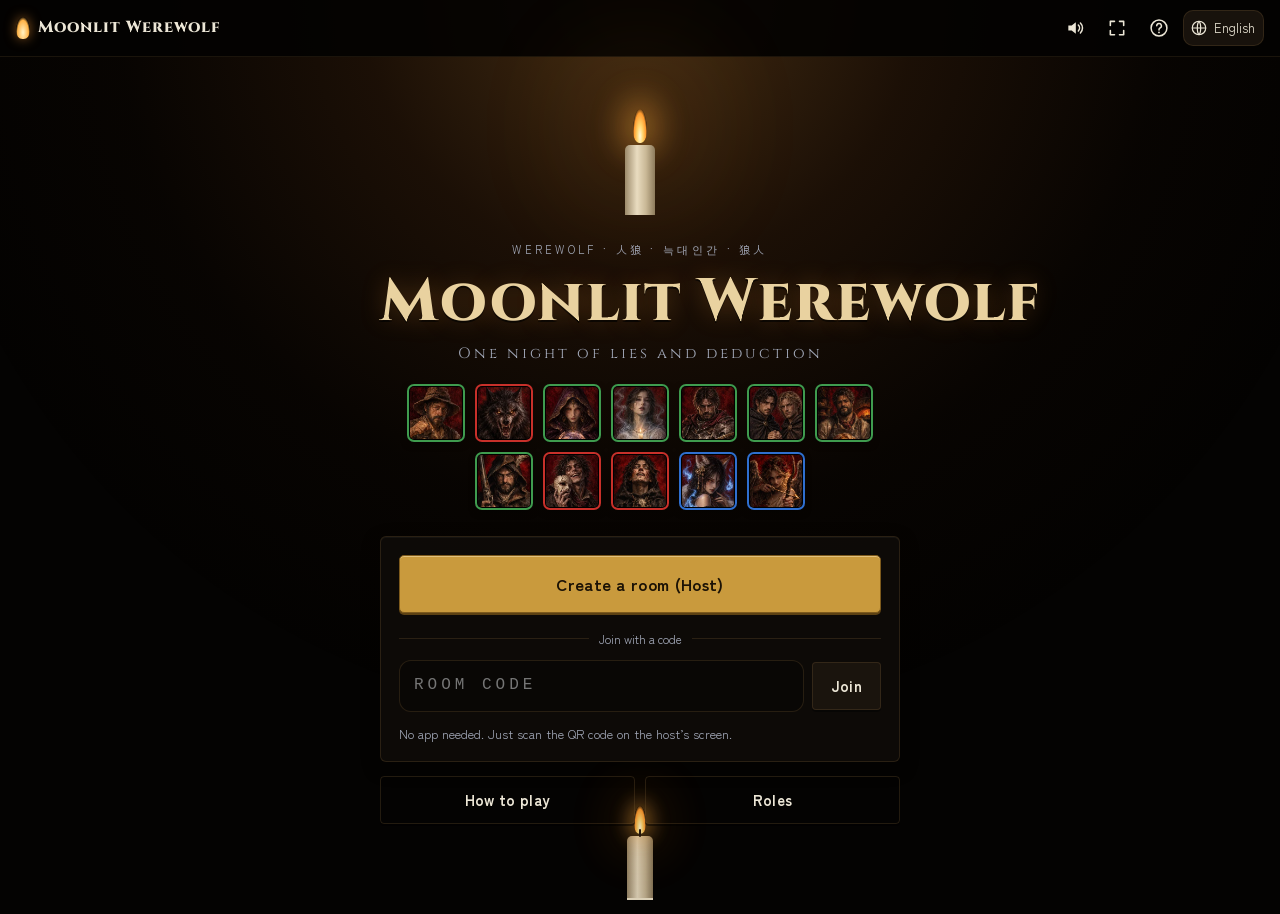
==== index.html @ b01640b8 "開幕をGeminiの映像（月夜の村と狼）に差し替え、最後にこの試合で使う役職のカードだけを並べる Co-Authored-By: Claude Opus 5.5 <noreply@anthropic." ====
<!doctype html>
<html lang="ja">
<head>
<meta charset="utf-8">
<meta name="viewport" content="width=device-width, initial-scale=1, viewport-fit=cover">
<meta name="theme-color" content="#050403">
<link rel="manifest" href="manifest.webmanifest">
<meta name="apple-mobile-web-app-capable" content="yes">
<meta name="mobile-web-app-capable" content="yes">
<meta name="apple-mobile-web-app-status-bar-style" content="black-translucent">
<meta name="apple-mobile-web-app-title" content="月夜の人狼">
<link rel="apple-touch-icon" href="img/icon-180.png">
<title>月夜の人狼</title>
<meta name="description" content="ブラウザだけで遊べる人狼ゲーム。オーナーのQRを読み取って参加。日本語・English・한국어・中文対応。">
<link rel="icon" href="data:image/svg+xml,%3Csvg xmlns='http://www.w3.org/2000/svg' viewBox='0 0 64 64'%3E%3Ccircle cx='32' cy='32' r='30' fill='%230b0f1a'/%3E%3Ccircle cx='36' cy='26' r='16' fill='%23e8c872'/%3E%3Ccircle cx='42' cy='21' r='14' fill='%230b0f1a'/%3E%3C/svg%3E">
<link rel="preconnect" href="https://fonts.googleapis.com">
<link rel="preconnect" href="https://fonts.gstatic.com" crossorigin>
<link href="https://fonts.googleapis.com/css2?family=Cinzel:wght@600;800&family=UnifrakturMaguntia&family=Shippori+Mincho+B1:wght@600;800&family=Nanum+Myeongjo:wght@700;800&family=Zen+Kaku+Gothic+New:wght@400;500;700&display=swap" rel="stylesheet">
<link rel="stylesheet" href="css/style.css?v=20261114122856">
</head>
<body data-phase="home">
<div class="room" aria-hidden="true"><div class="glow"></div><div class="candle"><div class="flame"></div><div class="wax"></div></div></div>
<header id="top" class="top"></header>
<main id="main"></main>
<div id="modal" hidden></div>
<script src="vendor/mqtt.min.js"></script>
<script src="vendor/qrcode.js"></script>
<script type="importmap">{"imports":{"./js/app.js":"./js/app.js?v=20261114122856","./js/audio.js":"./js/audio.js?v=20261114122856","./js/client.js":"./js/client.js?v=20261114122856","./js/engine.js":"./js/engine.js?v=20261114122856","./js/fx.js":"./js/fx.js?v=20261114122856","./js/i18n.js":"./js/i18n.js?v=20261114122856","./js/net.js":"./js/net.js?v=20261114122856","./js/roles.js":"./js/roles.js?v=20261114122856","./js/stats.js":"./js/stats.js?v=20261114122856"}}</script>
<script type="module">import "./js/app.js";</script>
</body>
</html>
---- css/style.css ----
:root {
  --bg: #0a0e19;
  --bg2: #121a2e;
  --panel: rgba(22, 29, 50, 0.82);
  --panel2: rgba(34, 43, 70, 0.7);
  --line: rgba(232, 214, 170, 0.12);
  --ink: #ece6d6;
  --muted: #a3a9b9;
  --gold: #e8c872;
  --gold2: #c9a24a;
  --blood: #d0473f;
  --village: #8fb573;
  --wolf: #d0473f;
  --fox: #e98a3c;
  --radius: 16px;
  --serif: 'Shippori Mincho B1', 'Noto Serif KR', 'Noto Serif SC', 'Hiragino Mincho ProN', serif;
  --sans: 'Zen Kaku Gothic New', 'Noto Sans KR', 'Noto Sans SC', system-ui, -apple-system, 'Hiragino Sans', sans-serif;
  color-scheme: dark;
}
* { box-sizing: border-box; }
html, body { margin: 0; min-height: 100%; }
body {
  background: radial-gradient(1200px 700px at 70% -10%, #1d2a4d 0%, transparent 60%), linear-gradient(180deg, #0c1122 0%, var(--bg) 60%);
  background-attachment: fixed;
  color: var(--ink);
  font-family: var(--sans);
  font-size: 15px;
  line-height: 1.6;
  -webkit-tap-highlight-color: transparent;
  overflow-x: hidden;
  transition: background 1.2s;
}
body[data-phase="day"], body[data-phase="morning"], body[data-phase="vote"], body[data-phase="voteResult"], body[data-phase="execution"] {
  background: radial-gradient(1000px 600px at 50% -20%, #4a3a26 0%, transparent 65%), linear-gradient(180deg, #1e1913 0%, #110e0b 70%);
  background-attachment: fixed;
  --panel: rgba(44, 36, 27, 0.82);
  --panel2: rgba(66, 54, 40, 0.65);
  --line: rgba(240, 210, 160, 0.14);
}
body[data-phase="vote"], body[data-phase="voteResult"], body[data-phase="execution"] {
  background: radial-gradient(900px 600px at 50% -20%, #5a2020 0%, transparent 65%), linear-gradient(180deg, #1c1010 0%, #0e0909 70%);
  background-attachment: fixed;
}
.bg-stars {
  position: fixed; inset: 0; pointer-events: none; z-index: 0; opacity: .5;
  background-image: radial-gradient(1px 1px at 10% 20%, #fff8 50%, transparent 51%), radial-gradient(1px 1px at 30% 70%, #fff6 50%, transparent 51%), radial-gradient(1.5px 1.5px at 80% 30%, #fff9 50%, transparent 51%), radial-gradient(1px 1px at 60% 10%, #fff7 50%, transparent 51%), radial-gradient(1px 1px at 90% 80%, #fff5 50%, transparent 51%), radial-gradient(1px 1px at 45% 45%, #fff6 50%, transparent 51%);
  background-size: 400px 400px;
  transition: opacity 1s;
}
body[data-phase="day"] .bg-stars, body[data-phase="morning"] .bg-stars, body[data-phase^="vote"] .bg-stars, body[data-phase="execution"] .bg-stars { opacity: 0; }

button, input, select { font: inherit; color: inherit; }
h1, h2, h3, h4 { font-family: var(--serif); font-weight: 800; letter-spacing: .04em; margin: 0; }
h3 { font-size: 17px; margin-bottom: 12px; }
p { margin: 0; }
.note { color: var(--muted); font-size: 12.5px; line-height: 1.55; }
.center-t { text-align: center; margin-top: 10px; }

/* ---------- ヘッダー ---------- */
.top {
  position: sticky; top: 0; z-index: 20;
  display: flex; align-items: center; gap: 10px;
  padding: calc(env(safe-area-inset-top) + 10px) 16px 10px;
  background: linear-gradient(180deg, rgba(8, 11, 20, .92), rgba(8, 11, 20, .6));
  backdrop-filter: blur(10px); -webkit-backdrop-filter: blur(10px);
  border-bottom: 1px solid var(--line);
}
.brand { display: flex; align-items: center; gap: 8px; background: none; border: 0; padding: 0; cursor: pointer; min-width: 0; }
.brand-t { font-family: var(--serif); font-weight: 800; font-size: 16px; white-space: nowrap; letter-spacing: .06em; }
.mini-moon { width: 22px; height: 22px; border-radius: 50%; flex: none; background: radial-gradient(circle at 35% 35%, #fff3c4, var(--gold) 55%, #b98f35); box-shadow: 0 0 14px #e8c87266; }
.hd-mid { flex: 1; display: flex; justify-content: center; min-width: 0; }
.hd-right { display: flex; align-items: center; gap: 6px; }
.phase-chip { font-size: 12.5px; padding: 4px 12px; border-radius: 99px; background: var(--panel2); border: 1px solid var(--line); white-space: nowrap; overflow: hidden; text-overflow: ellipsis; }
.phase-chip.night { color: #c8d4ff; }
.phase-chip.vote, .phase-chip.voteResult, .phase-chip.execution { color: #ffb4ae; }
.room-chip { display: inline-flex; align-items: center; gap: 6px; font-family: ui-monospace, Menlo, monospace; font-size: 12px; letter-spacing: .12em; padding: 4px 8px 4px 10px; border-radius: 8px; background: var(--panel2); border: 1px solid var(--line); }
.dot { width: 8px; height: 8px; border-radius: 50%; background: #e0b84a; display: inline-block; }
.dot.online { background: #6fcf7c; box-shadow: 0 0 8px #6fcf7c; }
.dot.offline { background: var(--blood); }
.icon-btn { width: 36px; height: 36px; display: grid; place-items: center; border-radius: 10px; background: transparent; border: 1px solid transparent; cursor: pointer; color: var(--ink); }
.icon-btn:hover { background: var(--panel2); border-color: var(--line); }
.lang-sel { position: relative; display: flex; align-items: center; gap: 4px; padding: 0 6px; height: 36px; border-radius: 10px; border: 1px solid var(--line); background: var(--panel2); cursor: pointer; }
.lang-sel select { appearance: none; -webkit-appearance: none; background: transparent; border: 0; font-size: 13px; padding: 0 2px; cursor: pointer; outline: none; }
.lang-sel option { background: #1a2238; }
.sound-pop { position: absolute; right: 16px; top: calc(100% + 6px); width: 230px; display: grid; gap: 10px; padding: 14px; z-index: 30; }

@media (max-width: 560px) {
  .brand-t { display: none; }
  .hd-mid { justify-content: flex-start; }
  .room-chip { display: none; }
  .top { gap: 6px; padding-left: 12px; padding-right: 12px; }
}

/* ---------- 共通部品 ---------- */
main { position: relative; z-index: 1; padding: 18px 16px calc(env(safe-area-inset-bottom) + 90px); max-width: 1120px; margin: 0 auto; }
.card { background: var(--panel); border: 1px solid var(--line); border-radius: var(--radius); padding: 18px; box-shadow: 0 10px 40px rgba(0, 0, 0, .35), inset 0 1px 0 rgba(255, 255, 255, .04); backdrop-filter: blur(6px); -webkit-backdrop-filter: blur(6px); }
.card + .card, .col > * + * { margin-top: 14px; }
.card-h { display: flex; justify-content: space-between; align-items: center; gap: 10px; margin-bottom: 10px; flex-wrap: wrap; }
.card-h h3 { margin: 0; }
.row { display: flex; gap: 8px; align-items: center; }
.row.end { justify-content: flex-end; margin-top: 10px; }
.btn {
  display: inline-flex; align-items: center; justify-content: center; gap: 6px;
  padding: 11px 18px; border-radius: 12px; border: 1px solid var(--line);
  background: var(--panel2); cursor: pointer; font-weight: 700; letter-spacing: .03em;
  transition: transform .15s cubic-bezier(.2, .8, .2, 1), background .2s, border-color .2s, opacity .2s;
  touch-action: manipulation; white-space: nowrap;
}
.btn:hover { border-color: rgba(232, 200, 114, .4); }
.btn:active { transform: scale(.97); }
.btn:disabled { opacity: .38; cursor: not-allowed; transform: none; }
.btn.primary { background: linear-gradient(180deg, #f0d48a, #c9a24a); color: #1d1608; border-color: #f4dc9c; box-shadow: 0 6px 24px rgba(232, 200, 114, .25); }
.btn.danger { background: linear-gradient(180deg, #e0605a, #a8302b); color: #fff; border-color: #f08a84; box-shadow: 0 6px 24px rgba(208, 71, 63, .3); }
.btn.ghost { background: transparent; }
.btn.on { background: rgba(232, 200, 114, .16); border-color: rgba(232, 200, 114, .5); color: var(--gold); }
.btn.big { width: 100%; padding: 15px 20px; font-size: 16.5px; border-radius: 14px; }
.btn.sm { padding: 7px 12px; font-size: 13px; border-radius: 10px; }
.btn.xs { padding: 4px 10px; font-size: 12px; border-radius: 8px; }
.btn.wide { width: 100%; margin-top: 14px; }
input[type="text"], input:not([type]), .code-in, .url {
  width: 100%; min-width: 0; padding: 12px 14px; border-radius: 12px; border: 1px solid var(--line);
  background: rgba(0, 0, 0, .28); outline: none; font-size: 16px;
}
input:focus { border-color: rgba(232, 200, 114, .6); box-shadow: 0 0 0 3px rgba(232, 200, 114, .12); }
select { padding: 8px 10px; border-radius: 10px; border: 1px solid var(--line); background: rgba(0, 0, 0, .3); }
input[type="range"] { width: 100%; accent-color: var(--gold); }
.sw { display: flex; align-items: center; gap: 10px; cursor: pointer; font-size: 14px; padding: 6px 0; }
.sw input { position: absolute; opacity: 0; pointer-events: none; }
.sw span { width: 40px; height: 23px; border-radius: 99px; background: #3a4258; position: relative; flex: none; transition: background .2s; }
.sw span::after { content: ''; position: absolute; left: 3px; top: 3px; width: 17px; height: 17px; border-radius: 50%; background: #fff; transition: transform .2s cubic-bezier(.2, .8, .2, 1); }
.sw input:checked + span { background: var(--gold2); }
.sw input:checked + span::after { transform: translateX(17px); }
.sw input:focus-visible + span { outline: 2px solid var(--gold); outline-offset: 2px; }
.badge { display: inline-flex; align-items: center; gap: 3px; font-size: 11px; padding: 2px 8px; border-radius: 99px; background: rgba(232, 200, 114, .14); color: var(--gold); border: 1px solid rgba(232, 200, 114, .3); }
.badge.me { background: rgba(120, 170, 255, .14); color: #a9c5ff; border-color: rgba(120, 170, 255, .3); }
.av { width: 34px; height: 34px; border-radius: 50%; display: inline-grid; place-items: center; flex: none; background: radial-gradient(circle at 35% 30%, color-mix(in srgb, var(--c) 70%, #fff), var(--c) 60%, color-mix(in srgb, var(--c) 60%, #000)); color: #fff; font-weight: 700; font-size: 15px; text-shadow: 0 1px 2px #0006; box-shadow: 0 2px 8px #0005, inset 0 -2px 4px #0003; }
.av.lg { width: 52px; height: 52px; font-size: 21px; }
.team { font-size: 11px; padding: 2px 8px; border-radius: 99px; border: 1px solid; white-space: nowrap; }
.t-village { color: var(--village); border-color: rgba(143, 181, 115, .4); background: rgba(143, 181, 115, .1); }
.t-wolf { color: #ff8a80; border-color: rgba(208, 71, 63, .45); background: rgba(208, 71, 63, .12); }
.t-fox { color: var(--fox); border-color: rgba(233, 138, 60, .45); background: rgba(233, 138, 60, .1); }
.ricon { flex: none; filter: drop-shadow(0 2px 6px rgba(0, 0, 0, .4)); }
.spinner { width: 34px; height: 34px; border-radius: 50%; border: 3px solid var(--line); border-top-color: var(--gold); margin: 0 auto 12px; animation: spin 1s linear infinite; }
@keyframes spin { to { transform: rotate(360deg); } }
.center { min-height: 60vh; display: grid; place-items: center; }
.msg { text-align: center; max-width: 440px; width: 100%; }
.msg h2 { margin-bottom: 8px; }
.narrow { max-width: 560px; margin: 0 auto; }

/* ---------- ホーム ---------- */
.home { max-width: 520px; margin: 0 auto; }
.hero { text-align: center; padding: 34px 0 26px; position: relative; }
.hero-moon { width: 120px; height: 120px; margin: 0 auto 18px; border-radius: 50%; background: radial-gradient(circle at 38% 36%, #fff6d6 0%, #f1d78e 40%, #caa04a 75%, #9e7a33 100%); box-shadow: 0 0 60px 10px rgba(232, 200, 114, .28), 0 0 160px 40px rgba(232, 200, 114, .1); position: relative; animation: float 7s ease-in-out infinite; }
.hero-moon::after { content: ''; position: absolute; inset: 0; border-radius: 50%; background: radial-gradient(circle at 62% 60%, rgba(120, 90, 40, .35) 0 9%, transparent 10%), radial-gradient(circle at 40% 66%, rgba(120, 90, 40, .25) 0 6%, transparent 7%), radial-gradient(circle at 66% 32%, rgba(120, 90, 40, .22) 0 5%, transparent 6%); }
@keyframes float { 50% { transform: translateY(-8px); } }
.kicker { font-size: 11px; letter-spacing: .3em; color: var(--muted); }
.hero h1 { font-size: clamp(40px, 11vw, 64px); line-height: 1.15; margin: 8px 0 6px; background: linear-gradient(180deg, #fff3cf, #e8c872 60%, #b8913d); -webkit-background-clip: text; background-clip: text; color: transparent; text-shadow: 0 0 30px rgba(232, 200, 114, .15); }
.tagline { color: var(--muted); font-family: var(--serif); letter-spacing: .2em; }
.strip { display: flex; justify-content: center; gap: 8px; margin-top: 18px; flex-wrap: wrap; }
.strip-i { width: 46px; height: 46px; border-radius: 50%; display: grid; place-items: center; background: rgba(255, 255, 255, .04); border: 1px solid var(--line); }
.home-card { display: grid; gap: 12px; }
.divider { display: flex; align-items: center; gap: 10px; color: var(--muted); font-size: 12px; margin-top: 4px; }
.divider::before, .divider::after { content: ''; flex: 1; height: 1px; background: var(--line); }
.code-in { text-transform: uppercase; letter-spacing: .25em; font-family: ui-monospace, Menlo, monospace; }
.guide-btns { display: grid; grid-template-columns: 1fr 1fr; gap: 10px; margin-top: 14px; }

/* ---------- ロビー ---------- */
.grid2 { display: grid; grid-template-columns: minmax(0, 1fr) minmax(0, 1.25fr); gap: 16px; align-items: start; }
@media (max-width: 860px) { .grid2 { grid-template-columns: minmax(0, 1fr); } }
.invite { text-align: center; }
.qr-wrap { display: grid; place-items: center; }
.qr { background: #fff; padding: 10px; border-radius: 14px; width: min(260px, 70vw); aspect-ratio: 1; box-shadow: 0 0 0 6px rgba(232, 200, 114, .15), 0 10px 40px rgba(0, 0, 0, .4); }
.qr svg { width: 100%; height: 100%; display: block; }
.code-big { font-family: ui-monospace, Menlo, monospace; font-size: 34px; letter-spacing: .3em; margin: 14px 0 12px; color: var(--gold); font-weight: 700; }
.code-big small { display: block; font-family: var(--sans); font-size: 11px; letter-spacing: .1em; color: var(--muted); font-weight: 400; }
.url { font-size: 12px; padding: 8px 10px; color: var(--muted); }
.plist { list-style: none; margin: 0; padding: 0; display: grid; gap: 6px; }
.plist li { display: flex; align-items: center; gap: 10px; padding: 8px 10px; border-radius: 12px; background: rgba(255, 255, 255, .03); border: 1px solid transparent; animation: pop .4s cubic-bezier(.2, .9, .3, 1.3) both; }
.plist li.me { border-color: rgba(120, 170, 255, .3); }
.plist li .pn { flex: 1; font-weight: 700; min-width: 0; overflow: hidden; text-overflow: ellipsis; white-space: nowrap; }
.plist .empty { color: var(--muted); justify-content: center; font-size: 13px; }
@keyframes pop { from { opacity: 0; transform: scale(.92) translateY(4px); } }
.host-join { margin-top: 12px; padding-top: 12px; border-top: 1px dashed var(--line); display: grid; gap: 8px; }
.roles-edit { display: grid; gap: 6px; }
.re-row { display: flex; align-items: center; gap: 10px; padding: 8px 10px; border-radius: 12px; background: rgba(255, 255, 255, .03); }
.re-t { flex: 1; min-width: 0; display: flex; flex-direction: column; }
.re-t b { font-size: 14.5px; }
.re-t small { color: var(--muted); font-size: 11.5px; line-height: 1.4; }
.stepper { display: flex; align-items: center; gap: 4px; background: rgba(0, 0, 0, .25); border-radius: 10px; padding: 3px; border: 1px solid var(--line); }
.stepper button { width: 34px; height: 34px; border-radius: 8px; border: 0; background: rgba(255, 255, 255, .06); cursor: pointer; font-size: 18px; font-weight: 700; }
.stepper button:disabled { opacity: .3; }
.stepper button:active:not(:disabled) { transform: scale(.92); }
.stepper span { min-width: 26px; text-align: center; font-weight: 700; font-size: 16px; font-variant-numeric: tabular-nums; }
.total { margin-top: 12px; padding: 9px 12px; border-radius: 10px; font-weight: 700; text-align: center; }
.total.ok { background: rgba(111, 207, 124, .1); color: #8fdc98; }
.total.ng { background: rgba(208, 71, 63, .12); color: #ff9a92; }
.rec-note { margin: -4px 0 10px; }
.balance { margin-top: 14px; }
.bal-h { display: flex; justify-content: space-between; align-items: baseline; margin-bottom: 8px; font-size: 13px; color: var(--muted); }
.bal-h b { font-size: 14px; }
.bal-strongV, .bal-village { color: var(--village); }
.bal-even { color: var(--gold); }
.bal-wolf, .bal-strongW { color: #ff8a80; }
.bal-bar { display: flex; height: 14px; border-radius: 99px; overflow: hidden; background: #0005; box-shadow: inset 0 1px 3px #0008; }
.bal-bar i { display: block; height: 100%; transition: width .6s cubic-bezier(.2, .8, .2, 1); }
.bv { background: linear-gradient(90deg, #6f9c55, #a3cf83); }
.bw { background: linear-gradient(90deg, #e3615a, #a8302b); }
.bf { background: linear-gradient(90deg, #f0a35c, #d9762a); }
.bal-legend { display: flex; justify-content: space-between; font-size: 12px; margin: 6px 0 6px; font-variant-numeric: tabular-nums; }
.lv { color: var(--village); } .lw { color: #ff8a80; } .lf { color: var(--fox); }
.set-row { display: flex; justify-content: space-between; align-items: center; gap: 10px; padding: 4px 0 8px; }
.errs { list-style: none; padding: 10px 14px; margin: 14px 0 0; border-radius: 12px; background: rgba(208, 71, 63, .1); color: #ffb0a9; font-size: 13px; border: 1px solid rgba(208, 71, 63, .3); }
.start { margin-top: 14px; }

/* ---------- 説明 ---------- */
.steps { list-style: none; padding: 0; margin: 0; display: grid; gap: 12px; }
.steps li { display: flex; gap: 12px; }
.steps .num { flex: none; width: 28px; height: 28px; border-radius: 50%; display: grid; place-items: center; background: rgba(232, 200, 114, .14); color: var(--gold); font-weight: 700; font-family: var(--serif); border: 1px solid rgba(232, 200, 114, .35); }
.steps b { display: block; font-family: var(--serif); }
.steps p { color: var(--muted); font-size: 13.5px; }
.tips-h { margin: 18px 0 8px; font-size: 15px; }
.tips { margin: 0; padding-left: 20px; color: var(--muted); font-size: 13.5px; display: grid; gap: 4px; }
.role-list { display: grid; gap: 10px; }
.role-entry { display: flex; gap: 12px; padding: 12px; border-radius: 14px; background: rgba(255, 255, 255, .03); border: 1px solid var(--line); }
.re-h { display: flex; align-items: center; gap: 8px; flex-wrap: wrap; margin-bottom: 2px; }
.re-h b { font-family: var(--serif); font-size: 16px; }
.re-h .cnt { color: var(--gold); font-weight: 700; }
.re-body p { font-size: 13.5px; }
.re-body .ab { color: var(--muted); font-size: 12.5px; margin-top: 4px; }
.ab span, .rc-ab span { display: inline-block; font-size: 10.5px; padding: 0 6px; margin-right: 6px; border-radius: 4px; background: rgba(255, 255, 255, .08); color: var(--ink); }

/* ---------- モーダル ---------- */
#modal { position: fixed; inset: 0; z-index: 50; display: grid; place-items: center; padding: 16px; }
#modal[hidden] { display: none; }
.modal-bg { position: absolute; inset: 0; background: rgba(3, 5, 12, .7); backdrop-filter: blur(4px); -webkit-backdrop-filter: blur(4px); animation: fadein .25s; }
.modal { position: relative; width: min(620px, 100%); max-height: min(86vh, 900px); display: flex; flex-direction: column; padding: 0; overflow: hidden; animation: rise .35s cubic-bezier(.2, .9, .3, 1); background: #141b2f; }
.tabs { display: flex; gap: 4px; padding: 10px 10px 0; border-bottom: 1px solid var(--line); }
.tab { background: none; border: 0; padding: 10px 14px; cursor: pointer; color: var(--muted); font-weight: 700; border-bottom: 2px solid transparent; }
.tab.on { color: var(--gold); border-bottom-color: var(--gold); }
.x { margin-left: auto; background: none; border: 0; font-size: 26px; cursor: pointer; color: var(--muted); padding: 0 10px; }
.modal-body { overflow-y: auto; padding: 18px; -webkit-overflow-scrolling: touch; }
@keyframes fadein { from { opacity: 0; } }
@keyframes rise { from { opacity: 0; transform: translateY(20px) scale(.98); } }

/* ---------- 参加 ---------- */
.join-card { text-align: center; display: grid; gap: 10px; }
.join-moon { width: 70px; height: 70px; margin: 4px auto 6px; border-radius: 50%; background: radial-gradient(circle at 38% 36%, #fff6d6, #e8c872 55%, #a5803a); box-shadow: 0 0 40px rgba(232, 200, 114, .35); }
.join-card h2 { font-size: 26px; }
.lbl { text-align: left; font-size: 13px; color: var(--muted); margin-top: 6px; }
.waiting-dot { font-size: 12px; color: var(--muted); display: inline-flex; align-items: center; gap: 6px; }
.waiting-dot::before { content: ''; width: 7px; height: 7px; border-radius: 50%; background: var(--gold); animation: blink 1.4s infinite; }
@keyframes blink { 50% { opacity: .2; } }

/* ---------- 役職カード ---------- */
.role-screen { text-align: center; }
.ttl { font-size: 22px; margin: 6px 0 16px; }
.flip { position: relative; width: min(340px, 100%); margin: 0 auto 18px; aspect-ratio: 5 / 7.4; perspective: 1200px; cursor: pointer; user-select: none; -webkit-user-select: none; touch-action: none; -webkit-touch-callout: none; }
.face { position: absolute; inset: 0; border-radius: 22px; backface-visibility: hidden; -webkit-backface-visibility: hidden; transition: transform .6s cubic-bezier(.3, .9, .3, 1); overflow: hidden; }
.back { display: flex; flex-direction: column; align-items: center; justify-content: center; gap: 8px; background: radial-gradient(circle at 50% 35%, #2a3763, #121933 70%); border: 1px solid rgba(232, 200, 114, .4); box-shadow: 0 20px 60px rgba(0, 0, 0, .5), inset 0 0 0 8px rgba(0, 0, 0, .15), inset 0 0 0 9px rgba(232, 200, 114, .25); }
.back b { font-family: var(--serif); font-size: 18px; color: var(--gold); }
.back small { color: var(--muted); }
.back-emblem { width: 120px; height: 120px; border-radius: 50%; margin-bottom: 12px; background: radial-gradient(circle at 60% 40%, #121933 0 32%, transparent 33%), radial-gradient(circle at 45% 45%, #f6dc95, #c9a24a 70%); box-shadow: 0 0 40px rgba(232, 200, 114, .3); animation: float 4s ease-in-out infinite; }
.front { transform: rotateY(180deg); }
.flip.show .back { transform: rotateY(-180deg); }
.flip.show .front { transform: rotateY(0); }
.role-card { height: 100%; display: flex; flex-direction: column; align-items: center; justify-content: center; gap: 8px; padding: 22px 20px; background: radial-gradient(circle at 50% 20%, color-mix(in srgb, var(--rc) 30%, #1a2038), #10152a 75%); border: 1px solid color-mix(in srgb, var(--rc) 60%, transparent); border-radius: 22px; box-shadow: inset 0 0 60px color-mix(in srgb, var(--rc) 20%, transparent); }
.rc-icon { width: 130px; height: 130px; display: grid; place-items: center; border-radius: 50%; background: radial-gradient(circle, color-mix(in srgb, var(--rc) 25%, transparent), transparent 70%); }
.rc-name { font-family: var(--serif); font-size: 32px; font-weight: 800; letter-spacing: .1em; color: color-mix(in srgb, var(--rc) 60%, #fff); }
.rc-short { font-size: 14px; }
.rc-ab { font-size: 12.5px; color: var(--muted); }
.rc-win { font-size: 12.5px; color: var(--gold); }
.partners { margin-top: 6px; padding: 8px 12px; border-radius: 10px; background: rgba(0, 0, 0, .3); font-size: 13px; display: flex; gap: 8px; align-items: center; flex-wrap: wrap; justify-content: center; }
.partners span { color: var(--muted); font-size: 11.5px; }
.waiting { color: var(--muted); font-size: 13px; margin-top: 10px; }

/* ---------- 盤面 ---------- */
.phase-head { display: flex; align-items: center; gap: 12px; margin: 4px 0 14px; }
.phase-head h2 { font-size: 22px; flex: 1; }
.moon-sm { width: 34px; height: 34px; border-radius: 50%; flex: none; background: radial-gradient(circle at 65% 35%, #0c1122 0 30%, transparent 31%), radial-gradient(circle at 40% 45%, #fff2c4, #e8c872 70%); box-shadow: 0 0 20px rgba(232, 200, 114, .35); }
.sun-sm { width: 34px; height: 34px; border-radius: 50%; flex: none; background: radial-gradient(circle, #fff2c4, #f0a94a 70%); box-shadow: 0 0 24px rgba(240, 169, 74, .55); }
.timer { font-family: ui-monospace, Menlo, monospace; font-size: 24px; font-weight: 700; padding: 4px 12px; border-radius: 10px; background: rgba(0, 0, 0, .3); border: 1px solid var(--line); font-variant-numeric: tabular-nums; }
.timer.urgent { color: #ff8a80; animation: pulse 1s infinite; }
.timer.big { font-size: 46px; padding: 6px 20px; }
@keyframes pulse { 50% { transform: scale(1.06); } }
.hint { color: var(--muted); font-size: 13.5px; margin-bottom: 14px; }
.banner { padding: 11px 14px; border-radius: 12px; margin-bottom: 12px; font-weight: 700; font-size: 14px; }
.banner.dead { background: rgba(208, 71, 63, .14); border: 1px solid rgba(208, 71, 63, .35); color: #ffb0a9; }
.banner.peace { background: rgba(143, 181, 115, .12); border: 1px solid rgba(143, 181, 115, .3); color: #c4e3ad; }
.pgrid { display: grid; grid-template-columns: repeat(auto-fill, minmax(104px, 1fr)); gap: 10px; }
.ptok { position: relative; display: flex; flex-direction: column; align-items: center; gap: 6px; padding: 14px 8px 12px; border-radius: 14px; background: var(--panel); border: 1px solid var(--line); text-align: center; transition: transform .18s cubic-bezier(.2, .8, .2, 1), border-color .2s, background .2s, opacity .3s, filter .3s; }
button.ptok { cursor: pointer; }
.ptok.can:hover { border-color: rgba(232, 200, 114, .45); transform: translateY(-2px); }
.ptok.can:active { transform: scale(.96); }
.ptok.sel { border-color: var(--gold); background: rgba(232, 200, 114, .14); box-shadow: 0 0 0 3px rgba(232, 200, 114, .2), 0 8px 30px rgba(232, 200, 114, .15); transform: translateY(-2px); }
body[data-phase="vote"] .ptok.sel { border-color: #ff7b72; background: rgba(208, 71, 63, .2); box-shadow: 0 0 0 3px rgba(208, 71, 63, .25); }
.ptok.dim { opacity: .45; }
.ptok.dead { filter: grayscale(1); opacity: .5; }
.ptok.dead .av { position: relative; }
.pt-name { font-weight: 700; font-size: 13.5px; line-height: 1.3; word-break: break-all; }
.pt-name small { display: block; font-weight: 400; font-size: 10.5px; color: var(--muted); }
.pt-role { display: inline-flex; align-items: center; gap: 3px; font-size: 11px; padding: 1px 6px; border-radius: 6px; background: rgba(0, 0, 0, .35); }
.tag { position: absolute; top: 6px; right: 6px; font-size: 10px; padding: 1px 6px; border-radius: 6px; background: #3b0d0d; color: #ff9a92; border: 1px solid #7a2420; }
.tag.exec { background: #2b1d0a; color: #f3c66b; border-color: #6b4c17; }
.done { position: absolute; top: 6px; left: 8px; font-size: 12px; color: var(--muted); }
.done.y { color: #8fdc98; }
.sticky-act { position: sticky; bottom: calc(env(safe-area-inset-bottom) + 12px); margin-top: 16px; z-index: 5; }
.sticky-act .btn { box-shadow: 0 10px 30px rgba(0, 0, 0, .6); }
.prompt-card { margin-bottom: 14px; }
.prompt { font-family: var(--serif); font-size: 17px; font-weight: 800; }
.prompt-card .note { margin-top: 4px; }
.pack { margin-top: 10px; padding: 8px 12px; border-radius: 10px; background: rgba(208, 71, 63, .12); border: 1px solid rgba(208, 71, 63, .3); font-size: 13px; display: flex; flex-wrap: wrap; gap: 6px 12px; align-items: center; }
.pack span { display: inline-flex; align-items: center; gap: 4px; color: #ffb0a9; }
.night-msg { margin: 10px auto; }
.zzz { font-size: 44px; color: var(--gold); line-height: 1; margin-bottom: 8px; animation: float 3s ease-in-out infinite; }
.my { margin-top: 16px; }
.peek { position: relative; padding: 12px 14px; border-radius: 12px; border: 1px dashed var(--line); cursor: pointer; user-select: none; -webkit-user-select: none; touch-action: none; -webkit-touch-callout: none; min-height: 50px; display: flex; align-items: center; justify-content: center; text-align: center; }
.peek-show { display: none; align-items: center; gap: 8px; flex-wrap: wrap; justify-content: center; }
.peek.show { border-style: solid; border-color: rgba(232, 200, 114, .4); background: rgba(232, 200, 114, .08); }
.peek.show .peek-hide { display: none; }
.peek.show .peek-show { display: flex; }
.peek-show .notes { width: 100%; margin-top: 8px; text-align: left; }
.peek-hide { color: var(--muted); font-size: 13px; }
.peek .partners { margin: 0; }
.notes { margin-top: 12px; }
.notes h4 { font-size: 14px; margin-bottom: 6px; }
.notes ul { list-style: none; padding: 0; margin: 0; display: grid; gap: 6px; }
.notes li { display: flex; align-items: center; gap: 6px; font-size: 13.5px; padding: 6px 10px; border-radius: 10px; background: rgba(0, 0, 0, .25); flex-wrap: wrap; }
.notes .d { font-size: 11px; color: var(--muted); min-width: 44px; }
.res { padding: 1px 8px; border-radius: 6px; }
.res.wolf { background: rgba(208, 71, 63, .25); color: #ffaaa3; }
.res.human { background: rgba(143, 181, 115, .2); color: #c4e3ad; }
.tally ul { list-style: none; padding: 0; margin: 0; display: grid; gap: 10px; }
.tally li { padding: 10px 12px; border-radius: 12px; background: rgba(0, 0, 0, .25); animation: pop .5s cubic-bezier(.2, .9, .3, 1.2) both; }
.tally li:nth-child(2) { animation-delay: .15s; } .tally li:nth-child(3) { animation-delay: .3s; } .tally li:nth-child(4) { animation-delay: .45s; } .tally li:nth-child(5) { animation-delay: .6s; }
.tally li.top { border: 1px solid rgba(208, 71, 63, .5); }
.tally li.victim { background: rgba(208, 71, 63, .2); }
.tl { display: flex; align-items: center; gap: 10px; }
.tl b { flex: 1; }
.vn { font-weight: 700; color: #ffb0a9; font-variant-numeric: tabular-nums; }
.tbar { height: 8px; border-radius: 99px; background: rgba(255, 255, 255, .06); margin-top: 8px; overflow: hidden; }
.tbar i { display: block; height: 100%; background: linear-gradient(90deg, #e0605a, #a8302b); border-radius: 99px; animation: grow .9s cubic-bezier(.2, .8, .2, 1) both .3s; transform-origin: left; }
@keyframes grow { from { transform: scaleX(0); } }
.voters { font-size: 12px; color: var(--muted); margin-top: 6px; }
.exec-line { margin-top: 14px; text-align: center; font-family: var(--serif); font-size: 18px; color: #ffb0a9; }
.ghost-view .dead-msg { border-color: rgba(160, 170, 210, .25); background: rgba(30, 34, 52, .75); }
.ghost-i { font-size: 34px; color: #b9c0dc; }
.sec-h { margin: 18px 0 10px; font-size: 15px; color: #b9c0dc; }
.ghost-view .timer { display: inline-block; margin-top: 10px; }

/* ---------- 点数 ---------- */
.pts-box { margin: 10px 0 6px; padding: 10px 12px; border-radius: 12px; background: rgba(0, 0, 0, .22); display: grid; gap: 4px; }
.pts-h { font-size: 12px; color: var(--muted); }
.pts { display: flex; justify-content: space-between; gap: 10px; font-size: 13px; }
.pts b { font-variant-numeric: tabular-nums; }
.scores { list-style: none; padding: 0; margin: 0 0 10px; display: grid; gap: 6px; }
.scores li { display: flex; align-items: center; gap: 10px; padding: 8px 12px; border-radius: 12px; background: rgba(0, 0, 0, .22); animation: pop .5s cubic-bezier(.2, .9, .3, 1.2) both; }
.scores li.me { border: 1px solid rgba(120, 170, 255, .35); }
.scores .pn { flex: 1; min-width: 0; overflow: hidden; text-overflow: ellipsis; white-space: nowrap; }
.medal { width: 26px; height: 26px; flex: none; border-radius: 50%; display: grid; place-items: center; font-weight: 800; font-size: 13px; color: var(--muted); background: rgba(255, 255, 255, .06); font-family: var(--serif); }
.medal.m1 { background: linear-gradient(180deg, #ffe7a0, #d4a437); color: #3a2a06; box-shadow: 0 0 14px rgba(232, 200, 114, .5); }
.medal.m2 { background: linear-gradient(180deg, #f1f3f8, #a9b0c0); color: #23262e; }
.medal.m3 { background: linear-gradient(180deg, #f0c09a, #b06a3a); color: #2b160a; }
.sc { font-weight: 800; font-variant-numeric: tabular-nums; min-width: 52px; text-align: right; font-size: 15px; }
.dl { font-size: 12px; font-weight: 700; padding: 1px 7px; border-radius: 99px; font-variant-numeric: tabular-nums; animation: dlpop .7s .5s cubic-bezier(.2, 1.6, .4, 1) both; }
.dl.pos { background: rgba(111, 207, 124, .18); color: #8fdc98; }
.dl.neg { background: rgba(208, 71, 63, .2); color: #ff9a92; }
.dl.zero { color: var(--muted); }
@keyframes dlpop { from { opacity: 0; transform: scale(.4); } }
.mv { font-size: 11px; font-weight: 700; }
.mv.up { color: #8fdc98; } .mv.down { color: #ff9a92; }

/* ---------- 終了 ---------- */
.win-banner { text-align: center; padding: 28px 18px; border-radius: 20px; margin-bottom: 14px; border: 1px solid; position: relative; overflow: hidden; }
.win-banner h2 { font-size: 30px; margin: 10px 0 6px; }
.win-banner p { color: var(--muted); font-family: var(--serif); }
.w-village { background: radial-gradient(circle at 50% 0, rgba(240, 210, 120, .35), rgba(40, 60, 30, .5)); border-color: rgba(232, 200, 114, .45); }
.w-wolf { background: radial-gradient(circle at 50% 0, rgba(208, 71, 63, .45), rgba(40, 10, 10, .6)); border-color: rgba(208, 71, 63, .5); }
.w-fox { background: radial-gradient(circle at 50% 0, rgba(233, 138, 60, .4), rgba(40, 20, 10, .6)); border-color: rgba(233, 138, 60, .5); }
.wb-i { display: inline-grid; place-items: center; width: 90px; height: 90px; border-radius: 50%; background: rgba(0, 0, 0, .25); }
.reveal { list-style: none; padding: 0; margin: 0; display: grid; gap: 6px; }
.reveal li { position: relative; display: flex; align-items: center; gap: 10px; padding: 8px 10px; border-radius: 12px; background: rgba(0, 0, 0, .22); flex-wrap: wrap; animation: pop .4s both; }
.reveal li.win { background: rgba(232, 200, 114, .1); border: 1px solid rgba(232, 200, 114, .3); }
.reveal li.dead .pn { text-decoration: line-through; opacity: .7; }
.reveal .pn { flex: 1; min-width: 80px; }
.reveal .rr { display: inline-flex; align-items: center; gap: 5px; font-size: 13.5px; }
.reveal .tag { position: static; }
.wm { font-size: 11px; padding: 1px 8px; border-radius: 99px; background: var(--gold); color: #1d1608; font-weight: 700; }
.timeline { list-style: none; padding: 0; margin: 0; display: grid; gap: 4px; font-size: 13.5px; }
.timeline .d { display: inline-block; min-width: 64px; color: var(--muted); font-size: 12px; }

/* ---------- GM ---------- */
.gm-head { display: flex; align-items: center; justify-content: space-between; gap: 16px; padding: 18px 20px; border-radius: 18px; background: var(--panel); border: 1px solid var(--line); margin-bottom: 14px; flex-wrap: wrap; }
.gm-head h2 { font-size: clamp(24px, 4vw, 38px); }
.gm-head p { color: var(--muted); }
.gm .pgrid { grid-template-columns: repeat(auto-fill, minmax(130px, 1fr)); }
.gm .tally { margin-bottom: 14px; }
.gm-ctrl { display: flex; gap: 8px; flex-wrap: wrap; margin-top: 16px; align-items: center; }
.gm-qr { position: fixed; right: 16px; bottom: calc(env(safe-area-inset-bottom) + 16px); display: flex; flex-direction: column; align-items: center; gap: 4px; font-family: ui-monospace, monospace; font-size: 12px; color: var(--muted); z-index: 4; opacity: .85; }
.gm-qr .qr { width: 92px; padding: 5px; border-radius: 8px; box-shadow: none; }
@media (max-width: 700px) { .gm-qr { display: none; } }
.host-panel { position: fixed; right: 12px; bottom: calc(env(safe-area-inset-bottom) + 12px); z-index: 15; display: flex; flex-direction: column; align-items: flex-end; gap: 8px; max-width: calc(100vw - 24px); }
.hp-toggle { display: inline-flex; align-items: center; gap: 6px; padding: 8px 12px; border-radius: 99px; background: rgba(10, 14, 25, .9); border: 1px solid rgba(232, 200, 114, .35); color: var(--gold); cursor: pointer; font-size: 12.5px; font-weight: 700; }
.hp-body { display: flex; flex-wrap: wrap; gap: 6px; justify-content: flex-end; padding: 12px; border-radius: 14px; background: rgba(10, 14, 25, .95); border: 1px solid var(--line); max-width: 360px; }
.hp-body .note { width: 100%; text-align: right; }
.host-panel:not(.open) { opacity: .75; }

/* ================= 演出 ================= */
#fx { position: fixed; inset: 0; z-index: 100; pointer-events: none; }
.fxs { position: absolute; inset: 0; pointer-events: auto; overflow: hidden; animation: fadein .6s ease both; background: #04060c; }
.fxs.out { animation: fadeout .6s ease both; }
@keyframes fadeout { to { opacity: 0; } }
.fx-skip { position: absolute; bottom: calc(env(safe-area-inset-bottom) + 18px); left: 0; right: 0; text-align: center; font-size: 12px; color: rgba(255, 255, 255, .45); letter-spacing: .1em; animation: fadein 1s 2s both; }
.sky { position: absolute; inset: 0; background: linear-gradient(180deg, #02030a 0%, #0b1430 45%, #1b2a55 80%, #2d3c6c 100%); }
.stars { position: absolute; inset: 0; }
.stars i { position: absolute; border-radius: 50%; background: #fff; animation: twinkle 3s ease-in-out infinite; }
@keyframes twinkle { 50% { opacity: .25; } }
.moon { position: absolute; left: 50%; top: 16%; width: 18vmin; height: 18vmin; margin-left: -9vmin; border-radius: 50%; background: radial-gradient(circle at 38% 36%, #fffbe6, #f3dc9b 45%, #d1ab55 85%); box-shadow: 0 0 6vmin 1vmin rgba(255, 230, 160, .35), 0 0 22vmin 6vmin rgba(255, 230, 160, .12); animation: moonrise 3.6s cubic-bezier(.2, .7, .2, 1) both; }
.moon span { position: absolute; inset: 0; border-radius: 50%; background: radial-gradient(circle at 62% 58%, rgba(140, 105, 50, .35) 0 9%, transparent 10%), radial-gradient(circle at 38% 68%, rgba(140, 105, 50, .25) 0 6%, transparent 7%), radial-gradient(circle at 68% 30%, rgba(140, 105, 50, .2) 0 5%, transparent 6%); }
.moon.big { width: 30vmin; height: 30vmin; margin-left: -15vmin; top: 10%; animation-duration: 5s; }
.moon.red { background: radial-gradient(circle at 38% 36%, #ffd0c0, #e0533f 50%, #7c1c14 95%); box-shadow: 0 0 8vmin 2vmin rgba(220, 60, 40, .45), 0 0 30vmin 10vmin rgba(200, 30, 20, .18); }
@keyframes moonrise { from { transform: translateY(40vh) scale(.85); opacity: 0; } 40% { opacity: 1; } }
.village { position: absolute; left: 0; right: 0; bottom: 0; width: 100%; height: 42vh; fill: #03050b; }
.village .hill { fill: #070b18; }
.village .hill2 { fill: #050812; }
.village .win { fill: #ffc65a; animation: flicker 3s ease-in-out infinite; }
@keyframes flicker { 50% { opacity: .5; } 52% { opacity: .9; } }
.village .wolf path { fill: #000; }
.fx-intro .village .wolf { opacity: 0; animation: wolfIn 1.6s 3.1s ease both; }
@keyframes wolfIn { from { opacity: 0; transform: translateY(18px); } to { opacity: 1; transform: none; } }
.fog { position: absolute; left: -50%; width: 200%; height: 40vh; bottom: 6vh; background: radial-gradient(ellipse at 30% 50%, rgba(180, 190, 230, .16), transparent 60%), radial-gradient(ellipse at 70% 60%, rgba(180, 190, 230, .12), transparent 55%); filter: blur(10px); animation: fog 18s linear infinite; z-index: 2; pointer-events: none; }
.fog.f2 { bottom: 0; animation-duration: 26s; animation-direction: reverse; opacity: .8; }
@keyframes fog { to { transform: translateX(25%); } }
.intro-text { position: absolute; left: 0; right: 0; top: 46%; transform: translateY(-50%); text-align: center; z-index: 3; padding: 0 20px; }
.intro-text .l1 { font-family: var(--serif); font-size: clamp(15px, 3.6vw, 22px); letter-spacing: .2em; color: #dfe4f5; opacity: 0; animation: textIn 1.6s 1.2s ease both; text-shadow: 0 2px 20px #000; }
.intro-text h1 { font-size: clamp(54px, 15vw, 130px); margin: 12px 0; color: #fff3cf; letter-spacing: .12em; opacity: 0; animation: titleIn 2.2s 4.8s cubic-bezier(.2, .8, .2, 1) both; text-shadow: 0 0 30px rgba(232, 200, 114, .55), 0 0 80px rgba(208, 71, 63, .45), 0 4px 0 #000; }
.intro-text .l2 { font-family: var(--serif); font-size: clamp(16px, 4vw, 26px); letter-spacing: .4em; color: #ffb0a9; opacity: 0; animation: textIn 1.4s 6.8s ease both; }
@keyframes textIn { from { opacity: 0; transform: translateY(10px); letter-spacing: .5em; filter: blur(6px); } to { opacity: 1; } }
@keyframes titleIn { from { opacity: 0; transform: scale(1.35); filter: blur(14px); } 60% { opacity: 1; } to { opacity: 1; transform: none; filter: none; } }
.center-text { position: absolute; left: 0; right: 0; top: 42%; transform: translateY(-50%); text-align: center; z-index: 4; padding: 0 22px; }
.center-text.low { top: 72%; }
.center-text h2 { font-size: clamp(34px, 9vw, 72px); color: #fff3cf; letter-spacing: .14em; text-shadow: 0 0 30px rgba(0, 0, 0, .8), 0 0 40px rgba(232, 200, 114, .35); animation: textIn 1.4s .4s both; }
.center-text p { font-family: var(--serif); font-size: clamp(15px, 3.8vw, 22px); margin-top: 10px; color: #e8e2d0; text-shadow: 0 2px 12px #000; animation: textIn 1.4s 1.1s both; line-height: 1.7; }
.fx-night .center-text h2 { color: #d7e0ff; text-shadow: 0 0 30px rgba(120, 150, 255, .5); }
/* 朝 */
.dawn { position: absolute; inset: 0; background: linear-gradient(180deg, #0b1430, #0b1430); animation: dawn 4s ease forwards; }
@keyframes dawn { to { background: linear-gradient(180deg, #6fa3d8 0%, #f3c79b 55%, #f6a86b 100%); } }
.fx-morning .dawn { background: linear-gradient(180deg, #13204a 0%, #6b5a8a 60%, #e59a6a 100%); animation: dawnshift 5s ease forwards; }
@keyframes dawnshift { from { filter: brightness(.3); } to { filter: brightness(1.05); } }
.sun { position: absolute; left: 50%; bottom: 28vh; width: 26vmin; height: 26vmin; margin-left: -13vmin; border-radius: 50%; background: radial-gradient(circle, #fff7d6, #ffc46b 60%, #f08a3c); box-shadow: 0 0 10vmin 4vmin rgba(255, 190, 100, .5); animation: sunrise 4.5s cubic-bezier(.2, .7, .2, 1) both; }
@keyframes sunrise { from { transform: translateY(30vh); } }
.fx-morning .village { fill: #1d1520; }
.fx-morning .village .hill { fill: #2a1d28; } .fx-morning .village .hill2 { fill: #22171f; }
.fx-morning .center-text h2 { color: #fff; text-shadow: 0 2px 30px rgba(120, 60, 20, .6); }
.fx-morning .center-text p { color: #fff8ea; }
/* 襲撃 */
.redsky { position: absolute; inset: 0; background: radial-gradient(circle at 50% 30%, #3b0b0b, #0a0203 70%); }
.fx-kill .moon { top: 8%; width: 16vmin; height: 16vmin; margin-left: -8vmin; animation: moonpulse 1.7s ease-in-out infinite; }
@keyframes moonpulse { 50% { transform: scale(1.06); filter: brightness(1.2); } }
.kill-stage { position: absolute; left: 0; right: 0; top: 40%; transform: translateY(-50%); display: flex; justify-content: center; gap: 24px; z-index: 2; }
.vcard, .ecard { display: flex; flex-direction: column; align-items: center; gap: 10px; padding: 22px 26px; border-radius: 18px; background: rgba(20, 10, 12, .85); border: 1px solid rgba(255, 140, 130, .25); box-shadow: 0 20px 60px #000; animation: rise .8s .3s both; }
.vcard .av, .ecard .av { width: 84px; height: 84px; font-size: 34px; }
.vcard b, .ecard b { font-family: var(--serif); font-size: 22px; }
.fx-kill.strike .vcard { animation: shake .5s, bleed 1.5s .3s forwards; }
@keyframes shake { 20%, 60% { transform: translateX(-10px) rotate(-2deg); } 40%, 80% { transform: translateX(10px) rotate(2deg); } }
@keyframes bleed { to { filter: grayscale(.9) brightness(.6); transform: rotate(-4deg) translateY(8px); } }
.claws { position: absolute; inset: 8% 10%; width: 80%; height: 70%; z-index: 3; pointer-events: none; }
.claws path { fill: none; stroke: #e2231a; stroke-width: 9px; vector-effect: non-scaling-stroke; stroke-linecap: round; stroke-dasharray: 100; stroke-dashoffset: 100; filter: drop-shadow(0 0 4px #ff2a1a); opacity: 0; }
.fx-kill.strike .claws path { animation: claw .22s cubic-bezier(.6, 0, .4, 1) forwards; opacity: 1; }
.fx-kill.strike .claws path:nth-child(2) { animation-delay: .16s; }
.fx-kill.strike .claws path:nth-child(3) { animation-delay: .32s; }
@keyframes claw { to { stroke-dashoffset: 0; } }
.splat { position: absolute; inset: 0; z-index: 2; opacity: 0; background: radial-gradient(circle at 45% 42%, rgba(150, 0, 0, .55) 0 6%, transparent 18%), radial-gradient(circle at 58% 50%, rgba(130, 0, 0, .45) 0 4%, transparent 12%), radial-gradient(circle at 38% 58%, rgba(120, 0, 0, .4) 0 3%, transparent 9%); }
.fx-kill.strike .splat { animation: splat 1.2s .45s forwards; }
@keyframes splat { from { opacity: 0; transform: scale(.6); } 30% { opacity: 1; } to { opacity: .85; transform: scale(1.1); } }
.vignette { position: absolute; inset: 0; z-index: 3; box-shadow: inset 0 0 18vmin 6vmin rgba(120, 0, 0, .7); opacity: 0; animation: fadein 1.2s 1s forwards; }
.fx-kill.strike { animation: fadein .6s ease both, flash .5s .2s; }
@keyframes flash { 30% { background: #5a0000; } }
.fx-kill .center-text { animation: none; }
.fx-kill .center-text h2 { animation-delay: 4.4s; }
.fx-kill .center-text p { animation-delay: 5s; }
.fx-kill .center-text p { color: #ffc7c0; }
/* 処刑 */
.dark { position: absolute; inset: 0; background: radial-gradient(circle at 50% 30%, #1d1410, #000 75%); }
.spot { position: absolute; left: 50%; top: -10%; width: 70vmin; height: 120vh; margin-left: -35vmin; background: radial-gradient(ellipse at 50% 0, rgba(255, 230, 180, .3), transparent 65%); clip-path: polygon(40% 0, 60% 0, 100% 100%, 0 100%); animation: spot 1.2s .2s both; }
@keyframes spot { from { opacity: 0; } 30% { opacity: .4; } 40% { opacity: .1; } to { opacity: 1; } }
.rope { position: absolute; left: 50%; top: -6%; width: 12vmin; height: 46vh; margin-left: -6vmin; z-index: 2; animation: drop 2s .8s cubic-bezier(.3, 1.4, .5, 1) both; }
.rope path, .rope ellipse { fill: none; stroke: #8d6a40; stroke-width: 4; }
.rope path:last-child { fill: #6b4f2e; stroke: none; }
@keyframes drop { from { transform: translateY(-60vh); } }
.ecard { position: absolute; left: 50%; top: 50%; transform: translate(-50%, -30%); z-index: 3; animation: ecardIn .8s 1.2s both; }
@keyframes ecardIn { from { opacity: 0; transform: translate(-50%, -10%); } }
.stamp { position: absolute; left: 50%; top: 50%; z-index: 4; font-family: var(--serif); font-weight: 800; font-size: clamp(54px, 14vw, 110px); color: #e2231a; border: .08em solid #e2231a; border-radius: .14em; padding: 0 .3em; letter-spacing: .1em; transform: translate(-50%, -40%) rotate(-12deg) scale(3); opacity: 0; mix-blend-mode: screen; text-shadow: 0 0 20px rgba(226, 35, 26, .6); white-space: nowrap; }
.fx-exec.hit .stamp { animation: stampIn .35s cubic-bezier(.5, 0, .7, 1.4) forwards; }
@keyframes stampIn { to { opacity: .95; transform: translate(-50%, -40%) rotate(-12deg) scale(1); } }
.fx-exec.hit { animation: fadein .6s both, shakeAll .4s; }
@keyframes shakeAll { 25% { transform: translate(6px, -4px); } 50% { transform: translate(-6px, 4px); } 75% { transform: translate(4px, 2px); } }
.fx-exec.fall .ecard { animation: fallaway 2.6s cubic-bezier(.5, 0, .9, .4) forwards; }
.fx-exec.fall .rope { animation: none; transform: none; transition: transform 2s ease-in; }
@keyframes fallaway { to { transform: translate(-50%, 70vh) rotate(18deg); filter: grayscale(1) blur(2px); opacity: 0; } }
.ash { position: absolute; inset: 0; z-index: 2; opacity: 0; background-image: radial-gradient(2px 2px at 20% 30%, #888 50%, transparent 51%), radial-gradient(2px 2px at 60% 40%, #777 50%, transparent 51%), radial-gradient(1.5px 1.5px at 40% 70%, #999 50%, transparent 51%), radial-gradient(2px 2px at 80% 60%, #666 50%, transparent 51%); background-size: 200px 200px; }
.fx-exec.fall .ash { animation: ash 3s linear forwards; }
@keyframes ash { 20% { opacity: .8; } to { opacity: 0; background-position: 0 -300px; } }
.fx-exec .center-text p { animation-delay: 5.4s; color: #ffcf9a; font-size: clamp(18px, 4.6vw, 28px); }
/* 終了 */
.fx-end .bg { position: absolute; inset: 0; }
.win-v .bg { background: radial-gradient(circle at 50% 60%, #f6d58a, #c98b3c 40%, #3a2a14 90%); }
.win-w .bg { background: radial-gradient(circle at 50% 30%, #4a0c0c, #090203 75%); }
.win-f .bg { background: radial-gradient(circle at 50% 50%, #4a240a, #0b0503 75%); }
.rays { position: absolute; left: 50%; top: 50%; width: 220vmax; height: 220vmax; margin: -110vmax 0 0 -110vmax; background: repeating-conic-gradient(from 0deg, rgba(255, 255, 255, .14) 0 6deg, transparent 6deg 18deg); animation: rot 30s linear infinite; opacity: 0; }
.win-v .rays { opacity: 1; }
.win-f .rays { opacity: .25; background: repeating-conic-gradient(from 0deg, rgba(255, 160, 60, .25) 0 4deg, transparent 4deg 20deg); }
@keyframes rot { to { transform: rotate(360deg); } }
.fx-end .center-text { top: 46%; }
.emblem { display: inline-grid; place-items: center; width: 140px; height: 140px; border-radius: 50%; background: rgba(0, 0, 0, .3); margin-bottom: 14px; animation: titleIn 1.6s .2s both; box-shadow: 0 0 60px rgba(255, 220, 150, .3); }
.win-v .center-text h2 { color: #fffaf0; text-shadow: 0 2px 30px rgba(120, 70, 10, .8); }
.win-w .center-text h2 { color: #ffd2cc; text-shadow: 0 0 40px rgba(226, 35, 26, .8); }
.win-f .center-text h2 { color: #ffd9a8; text-shadow: 0 0 40px rgba(233, 138, 60, .8); }
.wisps i { position: absolute; width: 14px; height: 22px; border-radius: 50% 50% 50% 50% / 60% 60% 40% 40%; background: radial-gradient(circle at 50% 70%, #fff3c4, #ff9a3c 45%, transparent 70%); filter: blur(1px) drop-shadow(0 0 10px #ff8a2a); animation: wisp 5s ease-in-out infinite; }
.wisps i:nth-child(1) { left: 15%; top: 30%; } .wisps i:nth-child(2) { left: 80%; top: 25%; animation-delay: -1s; } .wisps i:nth-child(3) { left: 25%; top: 70%; animation-delay: -2s; } .wisps i:nth-child(4) { left: 70%; top: 72%; animation-delay: -3s; } .wisps i:nth-child(5) { left: 50%; top: 15%; animation-delay: -1.5s; } .wisps i:nth-child(6) { left: 88%; top: 55%; animation-delay: -4s; }
@keyframes wisp { 50% { transform: translate(14px, -24px) scale(1.2); opacity: .6; } }

@media (prefers-reduced-motion: reduce) {
  *, *::before, *::after { animation-duration: .01ms !important; animation-iteration-count: 1 !important; transition-duration: .01ms !important; }
}

.badge.cpu { background: rgba(150, 160, 190, .15); color: #c3c9db; border-color: rgba(150, 160, 190, .35); }
.add-cpu { margin-top: 10px; width: 100%; border-style: dashed; }

/* ================= 卓上の質感（光沢・ガラス・発光を抑える） ================= */
:root {
  --serif: 'Cinzel', 'Shippori Mincho B1', 'Nanum Myeongjo', 'Songti SC', 'Hiragino Mincho ProN', serif;
  --radius: 6px;
  --gold: #d9b45a;
  --gold2: #a67c2e;
  --wood: #3a2416;
  --paper-noise: url("data:image/svg+xml,%3Csvg xmlns='http://www.w3.org/2000/svg' width='220' height='220'%3E%3Cfilter id='n'%3E%3CfeTurbulence type='fractalNoise' baseFrequency='.85' numOctaves='3' stitchTiles='stitch'/%3E%3CfeColorMatrix values='0 0 0 0 0 0 0 0 0 0 0 0 0 0 0 0 0 0 .55 0'/%3E%3C/filter%3E%3Crect width='100%25' height='100%25' filter='url(%23n)'/%3E%3C/svg%3E");
}
body { background: var(--paper-noise), radial-gradient(ellipse at 50% 0, #1b2238 0%, #0d1019 55%, #07080c 100%); background-attachment: fixed; }
body[data-phase="day"], body[data-phase="morning"] { background: var(--paper-noise), radial-gradient(ellipse at 50% 0, #3a2c1d 0%, #1b140e 60%, #0e0a07 100%); background-attachment: fixed; --panel: #241b14; --panel2: #2f241a; --line: #4a3a28; }
body[data-phase="vote"], body[data-phase="voteResult"], body[data-phase="execution"] { background: var(--paper-noise), radial-gradient(ellipse at 50% 0, #3d1512 0%, #1a0c0a 60%, #0b0606 100%); background-attachment: fixed; --panel: #22130f; --panel2: #2e1a14; --line: #4d2a22; }
body { --panel: #161a24; --panel2: #1f2430; --line: #333a4a; }
.bg-stars { opacity: .25; }
.top { background: #0b0d12; backdrop-filter: none; -webkit-backdrop-filter: none; border-bottom: 1px solid #262b36; }
.card { background: var(--panel); backdrop-filter: none; -webkit-backdrop-filter: none; border-radius: var(--radius); box-shadow: 0 1px 0 rgba(255, 255, 255, .04) inset, 0 6px 18px rgba(0, 0, 0, .35); border: 1px solid var(--line); }
h1, h2, h3, h4 { letter-spacing: .03em; }
h3 { font-size: 16px; text-transform: none; }
.btn { border-radius: 4px; letter-spacing: .02em; box-shadow: 0 2px 0 rgba(0, 0, 0, .45); }
.btn:active { transform: translateY(1px); box-shadow: 0 1px 0 rgba(0, 0, 0, .45); }
.btn.primary { background: #c99a3d; border: 1px solid #7d5a1c; color: #1b1205; box-shadow: 0 2px 0 #5c4113, inset 0 1px 0 rgba(255, 240, 200, .45); }
.btn.primary:hover { background: #d4a64a; }
.btn.danger { background: #9b2620; border: 1px solid #5e1410; box-shadow: 0 2px 0 #4a0f0c, inset 0 1px 0 rgba(255, 200, 190, .25); }
.btn.big { border-radius: 5px; }
.btn.on { background: #3a2f1a; color: var(--gold); border-color: #6e5626; }
.badge, .team, .tag, .wm, .dl { border-radius: 3px; }
.av { background: var(--c); box-shadow: inset 0 -2px 0 rgba(0, 0, 0, .25); text-shadow: none; }
.phase-chip, .room-chip { border-radius: 4px; }
.hero h1 { background: none; color: #ead7a4; -webkit-background-clip: initial; background-clip: initial; text-shadow: 0 2px 0 #000; }
.hero-moon { box-shadow: 0 0 40px 4px rgba(232, 200, 114, .18); }
.strip-i { border-radius: 6px; background: #12151d; }
.ptok { border-radius: 6px; }
.ptok.sel { box-shadow: 0 0 0 2px var(--gold); background: #2a2416; }
body[data-phase="vote"] .ptok.sel { box-shadow: 0 0 0 2px #d0473f; background: #3a1714; }
.qr { border-radius: 4px; box-shadow: 0 0 0 1px #000, 0 6px 18px rgba(0, 0, 0, .4); }
.code-big { font-family: 'Cinzel', ui-monospace, monospace; }
.win-banner { border-radius: 6px; }
.modal { background: #151922; border-radius: 6px; }
.stepper, .stepper button { border-radius: 4px; }
.balance .bal-bar { border-radius: 2px; }
.pts-box, .scores li, .reveal li, .plist li, .re-row, .role-entry, .notes li, .tally li { border-radius: 4px; }

/* ---------- 役職カード（木枠＋肖像画＋赤い帯） ---------- */
.flip { aspect-ratio: 520 / 700; width: min(330px, 86vw); }
.face { border-radius: 10px; }
.back { background: var(--paper-noise), repeating-linear-gradient(92deg, #3b2416 0 6px, #43291a 6px 9px, #352013 9px 15px), #3a2416; border: 0; box-shadow: inset 0 0 0 10px #2a170d, inset 0 0 0 11px #6b4a2a, 0 18px 40px rgba(0, 0, 0, .6); }
.back b { font-family: var(--serif); color: #e2c372; }
.back small { color: #b79a78; }
.back-emblem { width: 110px; height: 110px; box-shadow: none; background: radial-gradient(circle at 62% 40%, #3a2416 0 31%, transparent 32%), radial-gradient(circle at 45% 45%, #e6c777, #a77e30 72%); }
.rcard { position: relative; height: 100%; border-radius: 10px; background: var(--paper-noise), repeating-linear-gradient(91deg, #3b2416 0 5px, #46291a 5px 8px, #301c10 8px 14px, #3d2617 14px 19px); box-shadow: inset 0 0 0 2px #1e1008, inset 0 2px 0 3px rgba(255, 220, 170, .08), 0 18px 40px rgba(0, 0, 0, .6); }
.rcard-top { position: absolute; top: 0; left: 0; right: 0; height: 38px; display: grid; place-items: center; font-family: 'Cinzel', var(--serif); font-weight: 600; font-size: 17px; color: #d9b45a; letter-spacing: .08em; text-shadow: 0 1px 0 #000; }
.rcard-art { position: absolute; top: 38px; left: 16px; right: 16px; bottom: 16px; overflow: hidden; background: radial-gradient(circle at 50% 40%, #3b1414, #120707 75%); box-shadow: inset 0 0 0 2px #140a05; display: grid; place-items: center; }
.rcard-art img { position: absolute; inset: 0; width: 100%; height: 100%; object-fit: cover; object-position: 50% 30%; }
.rcard-name { position: absolute; left: 16px; right: 16px; bottom: 16px; height: 64px; display: grid; place-items: center; background: linear-gradient(180deg, #c42a22, #9a1712); border-top: 2px solid #d9473e; box-shadow: 0 -4px 12px rgba(0, 0, 0, .5); }
.rcard.r-village .rcard-name { background: linear-gradient(180deg, #3d6b3a, #274a26); border-top-color: #5b8a52; }
.rcard.r-fox .rcard-name { background: linear-gradient(180deg, #b8641f, #8a4510); border-top-color: #d98a40; }
.rcard-name span { color: #fbf3e4; font-family: 'Shippori Mincho B1', serif; font-weight: 800; font-size: 32px; letter-spacing: .12em; text-shadow: 0 2px 0 #3a0604, 0 0 2px #3a0604; }
.rcard-name.lang-en span { font-family: 'UnifrakturMaguntia', serif; font-weight: 400; font-size: 38px; letter-spacing: .02em; }
.rcard-name.lang-ko span { font-family: 'Nanum Myeongjo', serif; }
.rcard-name.lang-zh span { font-family: 'Songti SC', 'Noto Serif SC', serif; }
.rdetail-wrap { max-height: 0; overflow: hidden; transition: max-height .3s ease; }
.rdetail-wrap.show { max-height: 400px; }
.rdetail { margin: 0 auto 16px; max-width: 330px; text-align: left; padding: 14px; border-radius: 6px; background: #1d1813; border: 1px solid #4a3a28; font-size: 13.5px; display: grid; gap: 6px; }
.rd-h { display: flex; gap: 8px; align-items: center; }
.rd-h b { font-family: var(--serif); font-size: 17px; }
.rc-win { color: var(--gold); font-size: 12.5px; }
.art { position: relative; display: inline-grid; place-items: center; width: 44px; height: 44px; border-radius: 4px; overflow: hidden; flex: none; background: #1a0d0b; box-shadow: inset 0 0 0 1px #000; }
.art img { position: absolute; inset: 0; width: 100%; height: 100%; object-fit: cover; object-position: 50% 25%; }
.art .ricon { width: 70%; height: 70%; }
.art.sm { width: 38px; height: 38px; }
.art.xs { width: 26px; height: 26px; border-radius: 3px; }

/* ---------- 実写寄りの場面演出 ---------- */
.scene-img { position: absolute; inset: -4%; background-size: cover; background-position: center; filter: brightness(.25) saturate(.8); transform: scale(1.12); animation: sceneIn 5.5s cubic-bezier(.2, .6, .2, 1) forwards; }
@keyframes sceneIn { 40% { filter: brightness(.45) saturate(.9); } to { filter: brightness(.8) saturate(1); transform: scale(1); } }
.fx-kill.real .kill-stage { top: auto; bottom: 30%; transform: none; opacity: 0; animation: fadein .8s 4.6s forwards; }
.fx-kill.real .vcard { background: rgba(10, 4, 4, .82); border-color: rgba(160, 20, 15, .6); }
.fx-kill.real .vcard .av { filter: grayscale(1) brightness(.7); }
.lightning { position: absolute; inset: 0; background: #dfe6ff; opacity: 0; mix-blend-mode: overlay; animation: lightning 2.6s .4s; }
@keyframes lightning { 0%, 8%, 14%, 100% { opacity: 0; } 4%, 11% { opacity: .9; } }
.fx-kill.real.strike .scene-img { animation: sceneIn 5.5s cubic-bezier(.2, .6, .2, 1) forwards, quake .5s .1s; }
@keyframes quake { 20%, 60% { translate: -12px 6px; } 40%, 80% { translate: 10px -6px; } }
.drips { position: absolute; inset: 0; z-index: 3; pointer-events: none; }
.drips i { position: absolute; top: 0; width: var(--w); height: 0; border-radius: 0 0 50% 50% / 0 0 30% 30%; background: linear-gradient(#5a0000, #9e0b06 70%, #c0150d); opacity: 0; }
.fx-kill.strike .drips i, .fx-exec.hit .drips i { animation: drip 3.4s cubic-bezier(.5, 0, .7, 1) forwards; }
@keyframes drip { 0% { opacity: .95; height: 0; } 100% { opacity: .95; height: var(--h); } }
.fx-kill.real .splat { background: radial-gradient(circle at 40% 45%, rgba(120, 0, 0, .75) 0 5%, transparent 16%), radial-gradient(circle at 62% 55%, rgba(110, 0, 0, .65) 0 4%, transparent 12%), radial-gradient(circle at 30% 70%, rgba(100, 0, 0, .6) 0 2%, transparent 8%), radial-gradient(circle at 75% 30%, rgba(120, 0, 0, .5) 0 3%, transparent 9%); mix-blend-mode: multiply; }
/* ギロチン */
.fx-exec.real { background: #000; }
.fx-exec.real .scene-img.up { filter: brightness(.3); animation: sceneIn 3.4s ease forwards; }
.fx-exec.real .scene-img.down { opacity: 0; transform: none; filter: brightness(.85); animation: none; }
.fx-exec.real.hit .scene-img.down { opacity: 1; animation: quake .45s; }
.fx-exec.real.hit .scene-img.up { opacity: 0; }
.streak { position: absolute; left: 35%; right: 35%; top: -30%; height: 30%; background: linear-gradient(180deg, transparent, rgba(230, 235, 245, .7), rgba(255, 255, 255, .95)); filter: blur(4px); opacity: 0; z-index: 2; }
.fx-exec.drop .streak { animation: streak .22s cubic-bezier(.7, 0, 1, .6) forwards; }
@keyframes streak { 0% { opacity: 1; top: -30%; } 100% { opacity: .9; top: 60%; } }
.flashw { position: absolute; inset: 0; background: #fff; opacity: 0; z-index: 4; }
.fx-exec.hit .flashw { animation: flashw .5s ease-out; }
@keyframes flashw { 0% { opacity: .85; background: #fff; } 30% { opacity: .7; background: #8a0000; } 100% { opacity: 0; } }
.spray { position: absolute; left: 50%; top: 58%; z-index: 3; }
.spray i { position: absolute; width: var(--w); height: var(--l); border-radius: 50%; background: linear-gradient(180deg, rgba(120, 0, 0, 0), #8d0a05 30%, #5a0000); opacity: 0; filter: blur(.4px); }
.fx-exec.hit .spray i { animation: spray .9s cubic-bezier(.1, .7, .3, 1) forwards; }
@keyframes spray { 0% { opacity: 1; transform: translate(0, 0) rotate(var(--r)) scaleY(.3); } 60% { opacity: .95; } 100% { opacity: 0; transform: translate(var(--x), calc(var(--y) + 18vmin)) rotate(var(--r)) scaleY(1); } }
.ecard.top { top: 10%; transform: translate(-50%, 0); animation: ecardIn2 .8s .6s both; padding: 14px 20px; }
@keyframes ecardIn2 { from { opacity: 0; transform: translate(-50%, -14px); } }
.fx-exec.hit .ecard.top { animation: none; filter: grayscale(1); opacity: .9; }
.fx-exec.real .center-text p { animation-delay: 4.6s; }

/* ギロチン（刃を切り出して実際に落とす） */
.gstage { position: absolute; left: 50%; top: 50%; width: max(100vw, calc(100vh * 1672 / 941)); aspect-ratio: 1672 / 941; transform: translate(-50%, -50%); overflow: hidden; }
.gscene { position: absolute; inset: 0; background: url(../img/scenes/guillotine_plate.webp) center / 100% 100% no-repeat; filter: brightness(.3); transform: scale(1.05); transform-origin: 50% 52%; animation: gzoom 3.3s cubic-bezier(.3, .6, .3, 1) forwards; }
@keyframes gzoom { to { filter: brightness(.85); transform: scale(1.35); } }
.fx-exec.hit .gscene { animation: gzoom 3.3s cubic-bezier(.3, .6, .3, 1) forwards, quake .45s; animation-fill-mode: forwards; }
.gblade { position: absolute; left: 44.26%; top: 8.29%; width: 10.65%; transition: transform .2s cubic-bezier(.75, 0, 1, .7); filter: drop-shadow(0 6px 6px rgba(0, 0, 0, .6)); }
.fx-exec.drop .gblade { transform: translateY(170%); }
.ghead { position: absolute; left: 47.6%; top: 49.4%; width: 4.7%; transition: transform 1.1s cubic-bezier(.5, 0, .8, .6); }
.fx-exec.hit .ghead { transform: translate(6%, 160%) rotate(68deg); }
.gstage .spray { left: 50%; top: 54%; }
.fx-exec.real .streak { display: none; }

.slashes { position: absolute; inset: 0; z-index: 3; pointer-events: none; }
.slashes i { position: absolute; left: -15%; width: 150vmax; height: 1.3vmin; min-height: 6px; border-radius: 50%; transform-origin: 0 50%; transform: rotate(52deg) scaleX(0); background: linear-gradient(90deg, transparent, #ff2a1a 12%, #c00 55%, rgba(90, 0, 0, .6) 85%, transparent); box-shadow: 0 0 14px rgba(255, 30, 20, .7); }
.slashes i:nth-child(1) { top: -20%; left: 0%; } .slashes i:nth-child(2) { top: -20%; left: 14%; } .slashes i:nth-child(3) { top: -20%; left: 28%; }
.fx-kill.strike .slashes i { animation: slashIn .16s cubic-bezier(.6, 0, .3, 1) forwards, slashFade 3s .6s forwards; }
.fx-kill.strike .slashes i:nth-child(2) { animation-delay: .1s, .7s; } .fx-kill.strike .slashes i:nth-child(3) { animation-delay: .2s, .8s; }
@keyframes slashIn { to { transform: rotate(52deg) scaleX(1); } }
@keyframes slashFade { to { transform: rotate(52deg) scaleX(1); opacity: .25; box-shadow: none; filter: brightness(.5); } }
.mist { position: absolute; inset: 0; z-index: 2; opacity: 0; background: radial-gradient(ellipse at 50% 45%, rgba(130, 0, 0, .55), transparent 55%); }
.fx-kill.strike .mist { animation: mist 1.8s .25s forwards; }
@keyframes mist { 0% { opacity: 0; transform: scale(.4); } 25% { opacity: 1; } 100% { opacity: .55; transform: scale(1.4); } }
.gmist { position: absolute; left: 40%; top: 42%; width: 20%; height: 22%; border-radius: 50%; background: radial-gradient(circle, rgba(140, 0, 0, .7), transparent 65%); opacity: 0; }
.fx-exec.hit .gmist { animation: mist 1.6s forwards; }
.drips i::after { content: ''; position: absolute; bottom: -4px; left: 50%; width: calc(var(--w) * 1.6); height: calc(var(--w) * 1.9); transform: translateX(-50%); border-radius: 50% 50% 50% 50% / 40% 40% 60% 60%; background: #a10d07; }

/* ---------- 襲撃の映像（視点カメラ） ---------- */
.fx-amb { background: #000; }
.amb-cam { position: absolute; inset: -8%; will-change: transform; }
.amb-img { position: absolute; inset: 0; background-size: cover; background-position: center; opacity: 0; will-change: transform, opacity, filter; }
.fx-amb.run .a-run { opacity: 1; filter: brightness(.55) contrast(1.1); animation: runFwd 3.9s linear forwards; }
@keyframes runFwd { from { transform: scale(1.02); } to { transform: scale(1.45); filter: brightness(.7) contrast(1.15); } }
.fx-amb.run .amb-cam { animation: bob .31s ease-in-out infinite alternate; }
@keyframes bob { from { transform: translate(-1.2%, -1.6%) rotate(-1.2deg); } to { transform: translate(1.2%, 1.6%) rotate(1.2deg); } }
.fx-amb.run .amb-vig { box-shadow: inset 0 0 22vmin 10vmin #000; }
.fx-amb.look .a-run { opacity: 0; }
.fx-amb.look .a-back { opacity: 1; transform: scaleX(-1) scale(1.15); filter: brightness(.45); animation: whip .5s cubic-bezier(.2, .8, .2, 1); }
@keyframes whip { from { transform: scaleX(-1) scale(1.15) translateX(-35%); filter: blur(14px) brightness(.4); } }
.fx-amb.look .amb-cam { animation: none; }
.fx-amb.calm .amb-cam { animation: sway 2.4s ease-in-out infinite alternate; }
@keyframes sway { from { transform: translate(-.4%, -.5%) rotate(-.3deg); } to { transform: translate(.4%, .5%) rotate(.3deg); } }
.fx-amb.calm .a-back { animation: calmZoom 3.4s ease-out forwards; }
@keyframes calmZoom { from { transform: scaleX(-1) scale(1.15); filter: brightness(.45); } to { transform: scaleX(-1) scale(1.05); filter: brightness(.6); } }
.fx-amb.scare .a-back { opacity: 0; }
.fx-amb.scare .a-wolf { opacity: 1; transform-origin: 53% 33%; animation: lunge .45s cubic-bezier(.1, .9, .2, 1) forwards; }
@keyframes lunge { from { transform: scale(1.4); filter: brightness(.2); } to { transform: scale(3.1); filter: brightness(1.15) contrast(1.2); } }
.fx-amb.scare .amb-cam { animation: hardShake .12s linear infinite; }
@keyframes hardShake { 0% { transform: translate(2%, -1%); } 50% { transform: translate(-2%, 1.5%); } 100% { transform: translate(1%, 2%); } }
.amb-black { position: absolute; inset: 0; background: #000; opacity: 0; z-index: 2; }
.fx-amb.cut .amb-black { opacity: 1; }
.fx-amb.cut .slashes i { animation: slashIn .14s cubic-bezier(.6, 0, .3, 1) forwards, slashFade 2.4s .5s forwards; }
.fx-amb.cut .slashes i:nth-child(2) { animation-delay: .08s, .58s; } .fx-amb.cut .slashes i:nth-child(3) { animation-delay: .16s, .66s; }
.fx-amb.fall .amb-black { opacity: 0; transition: opacity .2s; }
.fx-amb.fall .a-wolf { opacity: 0; }
.fx-amb.fall .amb-cam { animation: none; }
.fx-amb.fall .a-ground { opacity: 1; transform-origin: 50% 70%; animation: headFall .9s cubic-bezier(.5, 0, .6, 1.25) forwards, fadeLife 2.6s .9s forwards; }
@keyframes headFall { 0% { transform: rotate(0) translateY(0) scale(1.1); filter: brightness(.5); } 70% { transform: rotate(-84deg) translateY(18%) scale(1.25); } 82% { transform: rotate(-78deg) translateY(14%) scale(1.25); } 100% { transform: rotate(-82deg) translateY(17%) scale(1.25); filter: brightness(.55); } }
@keyframes fadeLife { to { transform: rotate(-82deg) translateY(17%) scale(1.25); filter: brightness(.35) saturate(.2) blur(2px); } }
.amb-blood { position: absolute; inset: 0; z-index: 3; pointer-events: none; }
.amb-blood i { position: absolute; width: var(--s); height: var(--s); transform: rotate(var(--r)) scale(0); opacity: 0; border-radius: 46% 54% 38% 62% / 55% 40% 60% 45%; background: radial-gradient(circle at 40% 40%, rgba(160, 10, 5, .95), rgba(90, 0, 0, .9) 55%, rgba(60, 0, 0, 0) 72%); filter: blur(.6px); }
.fx-amb.fall .amb-blood i { animation: bloodHit .35s cubic-bezier(.2, 1.4, .4, 1) forwards; }
@keyframes bloodHit { to { transform: rotate(var(--r)) scale(1); opacity: 1; } }
.fx-amb.fall .drips i { animation: drip 3.6s cubic-bezier(.5, 0, .7, 1) forwards; }
.amb-vig { position: absolute; inset: 0; z-index: 3; pointer-events: none; transition: box-shadow 2.5s ease; box-shadow: inset 0 0 14vmin 4vmin #000; }
.fx-amb.fall .amb-vig { box-shadow: inset 0 0 30vmin 22vmin rgba(40, 0, 0, .95); }
.fx-amb.dead .amb-cam, .fx-amb.dead .amb-blood, .fx-amb.dead .drips, .fx-amb.dead .slashes { opacity: 0; transition: opacity 1s; }
.amb-end { position: absolute; inset: 0; z-index: 4; opacity: 0; transition: opacity 1.2s; }
.fx-amb.final .amb-end { opacity: 1; }
.amb-end .scene-img { animation: none; filter: brightness(.45); transform: scale(1.05); }
.fx-amb.final .amb-end .scene-img { animation: sceneIn 5s ease forwards; }
.amb-end .center-text h2, .amb-end .center-text p { animation: none; opacity: 0; }
.fx-amb.final .amb-end .center-text h2 { animation: textIn 1.4s .3s both; }
.fx-amb.final .amb-end .center-text p { animation: textIn 1.4s 1s both; color: #ffc7c0; }

/* ================= 真っ暗な部屋に、ろうそく一本 ================= */
body, body[data-phase] { background: #040302 !important; --panel: rgba(16, 12, 9, .86); --panel2: rgba(30, 23, 16, .8); --line: rgba(120, 90, 50, .28); }
body[data-phase="vote"], body[data-phase="voteResult"], body[data-phase="execution"] { --panel: rgba(22, 9, 7, .88); --line: rgba(140, 40, 30, .35); }
.room { position: fixed; inset: 0; z-index: 0; pointer-events: none; }
.glow { position: absolute; left: 50%; bottom: -20vh; width: 170vmax; height: 170vmax; margin-left: -85vmax; border-radius: 50%; background: radial-gradient(circle at 50% 50%, rgba(255, 170, 70, .26) 0, rgba(200, 110, 40, .12) 18%, rgba(90, 45, 15, .05) 34%, transparent 48%); transform-origin: 50% 50%; animation: flickerGlow 3.2s infinite; }
@keyframes flickerGlow { 0%, 100% { opacity: .95; transform: scale(1); } 12% { opacity: .78; transform: scale(.985); } 18% { opacity: 1; } 37% { opacity: .86; transform: scale(1.01); } 52% { opacity: .97; } 63% { opacity: .74; transform: scale(.99); } 71% { opacity: .92; } 88% { opacity: .82; } }
.candle { position: absolute; left: 50%; bottom: 0; width: 26px; margin-left: -13px; opacity: .9; }
.wax, .age-candle .wax { width: 26px; height: 64px; border-radius: 5px 5px 0 0; background: linear-gradient(90deg, #9c8a6a, #e9dcc0 40%, #c9b896 70%, #8d7b5c); box-shadow: 0 -2px 0 #f3e8cc inset; }
.flame, .age-candle .flame { position: relative; width: 12px; height: 28px; margin: 0 auto 2px; border-radius: 50% 50% 45% 45% / 65% 65% 35% 35%; background: radial-gradient(ellipse at 50% 80%, #fff8d6 0, #ffd36b 30%, #ff9a2e 60%, rgba(255, 90, 20, 0) 75%); box-shadow: 0 0 18px 6px rgba(255, 170, 60, .45), 0 0 60px 20px rgba(255, 140, 40, .15); transform-origin: 50% 90%; animation: flame 1.6s ease-in-out infinite alternate; }
.flame::after { content: ''; position: absolute; left: 50%; bottom: -3px; width: 2px; height: 8px; margin-left: -1px; background: #2a1a0e; border-radius: 1px; }
@keyframes flame { 0% { transform: scaleY(1) rotate(-2deg); } 30% { transform: scaleY(1.12) rotate(2deg); } 60% { transform: scaleY(.92) rotate(-1deg); } 100% { transform: scaleY(1.06) rotate(1.5deg); } }
main, .top { position: relative; z-index: 1; }
.top { background: rgba(4, 3, 2, .92); border-bottom-color: rgba(120, 90, 50, .2); }
.hero-moon { width: 40px; height: auto; background: none; box-shadow: none; animation: none; margin-bottom: 26px; }
.hero-moon::before { content: ''; display: block; width: 14px; height: 34px; margin: 0 auto 2px; border-radius: 50% 50% 45% 45% / 65% 65% 35% 35%; background: radial-gradient(ellipse at 50% 80%, #fff8d6 0, #ffd36b 30%, #ff9a2e 60%, rgba(255, 90, 20, 0) 75%); box-shadow: 0 0 30px 12px rgba(255, 170, 60, .4), 0 0 120px 50px rgba(255, 140, 40, .12); animation: flame 1.6s ease-in-out infinite alternate; transform-origin: 50% 90%; }
.hero-moon::after { content: ''; position: static; display: block; width: 30px; height: 70px; margin: 0 auto; border-radius: 5px 5px 0 0; background: linear-gradient(90deg, #9c8a6a, #e9dcc0 40%, #c9b896 70%, #8d7b5c); }
.hero h1 { color: #e9d2a0; text-shadow: 0 0 24px rgba(255, 160, 60, .25), 0 2px 0 #000; }
.mini-moon { background: radial-gradient(ellipse at 50% 70%, #fff3c4, #ffb347 55%, rgba(255, 120, 30, 0) 72%); box-shadow: 0 0 12px rgba(255, 160, 60, .5); border-radius: 50% 50% 45% 45% / 65% 65% 35% 35%; width: 14px; height: 22px; animation: flame 1.6s ease-in-out infinite alternate; }
.moon-sm, .sun-sm { width: 18px; height: 28px; border-radius: 50% 50% 45% 45% / 65% 65% 35% 35%; background: radial-gradient(ellipse at 50% 75%, #fff3c4, #ffb347 50%, rgba(255, 120, 30, 0) 72%); box-shadow: 0 0 16px rgba(255, 160, 60, .5); animation: flame 1.6s ease-in-out infinite alternate; }
.age { width: min(460px, 100%); text-align: center; }
.age .modal-body { display: grid; gap: 12px; justify-items: center; padding: 28px 22px; }
.age h2 { font-size: 22px; color: #ff9a92; }
.age p { color: var(--muted); }
.age-btns { display: grid; gap: 8px; width: 100%; margin-top: 6px; }
.age-candle { margin-bottom: 4px; }
.age-candle .wax { width: 20px; height: 44px; margin: 0 auto; }

.amb-blood svg { position: absolute; inset: 0; width: 100%; height: 100%; mix-blend-mode: multiply; }
.amb-blood .sp { transform: scale(0); opacity: 0; }
.fx-amb.fall .amb-blood .sp { animation: spHit .28s cubic-bezier(.2, 1.3, .4, 1) forwards; }
@keyframes spHit { to { transform: scale(1); opacity: .93; } }
.amb-blood { filter: drop-shadow(0 0 1px rgba(40, 0, 0, .6)); }

.owner-phone { display: grid; gap: 8px; justify-items: start; padding: 12px; border: 1px dashed rgba(217, 180, 90, .45); border-radius: 6px; }
.owner-phone b { color: var(--gold); display: inline-flex; gap: 6px; align-items: center; }
.qr.sm { width: 160px; }
.owner-card { border-color: rgba(217, 180, 90, .45); }

.fx-vid { background: #000; }
.fxv { position: absolute; inset: 0; width: 100%; height: 100%; object-fit: cover; }
.vid-end { position: absolute; inset: 0; opacity: 0; transition: opacity 1s; background: rgba(0, 0, 0, .55); }
.fx-vid.final .vid-end { opacity: 1; }
.vid-end .center-text h2, .vid-end .center-text p { animation: none; opacity: 0; }
.fx-vid.final .vid-end .center-text h2 { animation: textIn 1.2s .2s both; }
.fx-vid.final .vid-end .center-text p { animation: textIn 1.2s .7s both; color: #ffc7c0; }

.fx-vid.hit .slashes i { animation: slashIn .14s cubic-bezier(.6, 0, .3, 1) forwards, slashFade 2.4s .5s forwards; }
.fx-vid.hit .slashes i:nth-child(2) { animation-delay: .08s, .58s; } .fx-vid.hit .slashes i:nth-child(3) { animation-delay: .16s, .66s; }
.fx-vid.hit .flashw { animation: flashw .5s ease-out; }
.fx-vid.hit .amb-blood .sp { animation: spHit .28s cubic-bezier(.2, 1.3, .4, 1) forwards; }
.fx-vid.hit .drips i { animation: drip 3.4s cubic-bezier(.5, 0, .7, 1) forwards; }
.fx-vid.hit .fxv { animation: quake .45s; }
.fx-vid .vid-end { z-index: 5; }

/* 役職の小絵（肖像画で統一） */
.ricon.pic { position: relative; display: inline-block; flex: none; border-radius: 4px; overflow: hidden; background: #140c08; box-shadow: 0 0 0 1px #000, 0 0 0 2px rgba(150, 110, 60, .55), 0 3px 8px rgba(0, 0, 0, .6); filter: none; vertical-align: middle; }
.ricon.pic svg { position: absolute; inset: 18%; width: 64%; height: 64%; }
.ricon.pic img { position: absolute; inset: 0; width: 100%; height: 100%; object-fit: cover; }
.ricon.pic.t-wolf { box-shadow: 0 0 0 1px #000, 0 0 0 2px rgba(170, 40, 30, .7), 0 3px 8px rgba(0, 0, 0, .6); }
.ricon.pic.t-fox { box-shadow: 0 0 0 1px #000, 0 0 0 2px rgba(200, 110, 40, .7), 0 3px 8px rgba(0, 0, 0, .6); }
.strip { gap: 10px; }
.strip-i { width: auto; height: auto; background: none; border: 0; border-radius: 0; }
.strip-i .ricon.pic { width: 52px !important; height: 52px !important; }
.re-icon .ricon.pic, .rc-icon .ricon.pic { border-radius: 6px; }
.emblem, .wb-i { overflow: hidden; }
.emblem .ricon.pic, .wb-i .ricon.pic { border-radius: 50%; }
.pt-role .ricon.pic, .rr .ricon.pic, .notes .ricon.pic, .pack .ricon.pic { border-radius: 3px; }
.art { width: auto; height: auto; background: none; box-shadow: none; }

/* 参加者の丸アイコンなし：名前だけで見せる */
.av { display: none !important; }
.ptok { justify-content: center; min-height: 74px; padding: 14px 8px; }
.ptok .pt-name { font-size: 15px; font-family: var(--serif); letter-spacing: .04em; }
.vcard, .ecard { padding: 18px 28px; }
.vcard b, .ecard b { font-size: 26px; }

/* 陣営の色：市民側＝緑、人狼側＝赤、第三陣営＝青（寺本指定） */
:root { --c-village: #3f9b4e; --c-wolf: #c8302a; --c-fox: #2f6fd0; }
.ricon.pic { box-shadow: 0 0 0 1px #000, 0 0 0 3px var(--c-village), 0 3px 8px rgba(0, 0, 0, .6); }
.ricon.pic.t-wolf { box-shadow: 0 0 0 1px #000, 0 0 0 3px var(--c-wolf), 0 3px 8px rgba(0, 0, 0, .6); }
.ricon.pic.t-fox { box-shadow: 0 0 0 1px #000, 0 0 0 3px var(--c-fox), 0 3px 8px rgba(0, 0, 0, .6); }
.strip-i { padding: 3px; }
.t-village { color: #7fd08a; border-color: rgba(63, 155, 78, .6); background: rgba(63, 155, 78, .14); }
.t-wolf { color: #ff8a80; border-color: rgba(200, 48, 42, .6); background: rgba(200, 48, 42, .14); }
.t-fox { color: #8db6ff; border-color: rgba(47, 111, 208, .6); background: rgba(47, 111, 208, .16); }
.rcard.r-village .rcard-name { background: linear-gradient(180deg, #3f8a45, #24572a); border-top-color: #5fae62; }
.rcard.r-fox .rcard-name { background: linear-gradient(180deg, #2f6fd0, #1b4690); border-top-color: #5b93ea; }
.rcard.r-village .rcard-art { box-shadow: inset 0 0 0 3px var(--c-village); }
.rcard.r-wolf .rcard-art { box-shadow: inset 0 0 0 3px var(--c-wolf); }
.rcard.r-fox .rcard-art { box-shadow: inset 0 0 0 3px var(--c-fox); }
.bf { background: linear-gradient(90deg, #4d86e0, #2556a8); }
.lf { color: #8db6ff; }
.w-fox { background: radial-gradient(circle at 50% 0, rgba(47, 111, 208, .4), rgba(10, 18, 40, .6)); border-color: rgba(47, 111, 208, .5); }

.a2hs { text-align: left; margin: 4px 0 8px; padding-left: 20px; display: grid; gap: 6px; color: var(--ink); font-size: 14px; }
:fullscreen body, body:fullscreen { overflow-y: auto; }
:root:fullscreen { background: #040302; }

/* 死んだ人の名前を大きく */
.death { position: absolute; left: 0; right: 0; top: 50%; transform: translateY(-50%); z-index: 6; text-align: center; padding: 0 18px; pointer-events: none; }
.death .d-head { font-family: var(--serif); font-size: clamp(22px, 6vw, 40px); color: #f3e6c8; letter-spacing: .14em; margin-bottom: 14px; opacity: 0; text-shadow: 0 2px 12px #000; }
.death .d-pre { font-family: var(--serif); font-size: clamp(16px, 4.5vw, 26px); color: #e8d7b0; letter-spacing: .2em; margin-bottom: 10px; opacity: 0; text-shadow: 0 2px 10px #000; }
.death .d-names { display: grid; gap: 4px; }
.death .d-names span { display: block; font-family: 'Shippori Mincho B1', var(--serif); font-weight: 800; font-size: clamp(56px, min(17vw, 22vh), 180px); line-height: 1.08; color: #fff3ec; letter-spacing: .06em; word-break: break-all; opacity: 0;
  text-shadow: 0 0 2px #2a0000, 0 3px 0 #3a0000, 0 0 28px rgba(220, 20, 10, .85), 0 0 70px rgba(160, 0, 0, .7); }
.death .d-sub { font-family: var(--serif); font-size: clamp(18px, 5vw, 30px); color: #ffb3aa; letter-spacing: .12em; margin-top: 12px; opacity: 0; text-shadow: 0 2px 10px #000; }
@keyframes nameSlam { 0% { opacity: 0; transform: scale(1.9); filter: blur(10px); } 55% { opacity: 1; transform: scale(.96); filter: blur(0); } 100% { opacity: 1; transform: scale(1); } }
@keyframes dFade { from { opacity: 0; transform: translateY(8px); } to { opacity: 1; transform: none; } }
.fx-vid.final .vid-end .death .d-head, .fx-amb.final .death .d-head { animation: dFade .9s .1s forwards; }
.fx-vid.final .vid-end .death .d-pre { animation: dFade .9s .1s forwards; }
.fx-vid.final .vid-end .death .d-names span, .fx-amb.final .death .d-names span { animation: nameSlam .7s .5s cubic-bezier(.2, .8, .2, 1) forwards; }
.fx-vid.final .vid-end .death .d-names span + span, .fx-amb.final .death .d-names span + span { animation-delay: .8s; }
.fx-vid.final .vid-end .death .d-sub, .fx-amb.final .death .d-sub { animation: dFade .9s 1.2s forwards; }
.fx-kill .death .d-head { animation: dFade .9s 4.2s forwards; } .fx-kill .death .d-names span { animation: nameSlam .7s 4.6s cubic-bezier(.2, .8, .2, 1) forwards; } .fx-kill .death .d-sub { animation: dFade .9s 5.3s forwards; }
.fx-exec .death .d-pre { animation: dFade .9s 4.4s forwards; } .fx-exec .death .d-names span { animation: nameSlam .7s 4.7s cubic-bezier(.2, .8, .2, 1) forwards; } .fx-exec .death .d-sub { animation: dFade .9s 5.4s forwards; }
.vid-start { position: absolute; inset: 0; z-index: 5; pointer-events: none; background: linear-gradient(180deg, rgba(0, 0, 0, .55), rgba(0, 0, 0, .15) 45%, rgba(0, 0, 0, .55)); animation: vsOut .8s 3.6s forwards; }
.vid-start .death .d-pre { animation: dFade .8s .3s forwards; }
.vid-start .death .d-names span { animation: nameSlam .7s .6s cubic-bezier(.2, .8, .2, 1) forwards; }
@keyframes vsOut { to { opacity: 0; } }
.vid-end { background: rgba(0, 0, 0, .62); }
.exec-line { font-size: 22px; }

/* 恋人陣営（第三陣営＝青い枠） */
.ricon.pic.t-lovers { box-shadow: 0 0 0 1px #000, 0 0 0 3px var(--c-fox), 0 3px 8px rgba(0, 0, 0, .6); }
.t-lovers { color: #8db6ff; border-color: rgba(47, 111, 208, .6); background: rgba(47, 111, 208, .16); }
.rcard.r-lovers .rcard-name { background: linear-gradient(180deg, #2f6fd0, #1b4690); border-top-color: #5b93ea; }
.rcard.r-lovers .rcard-art { box-shadow: inset 0 0 0 3px var(--c-fox); }
.bl { background: linear-gradient(90deg, #e07aa8, #b04a7c); }
.ll { color: #f0a0c4; }
.partners.lover { background: rgba(176, 74, 124, .22); border: 1px solid rgba(224, 122, 168, .45); }
.partners.lover span { color: #f0a0c4; }
.lv-mark { font-size: 11px; padding: 1px 7px; border-radius: 3px; color: #f6c1d8; background: rgba(176, 74, 124, .3); border: 1px solid rgba(224, 122, 168, .5); }
.tag.love { background: #3a0f24; color: #f6a8c8; border-color: #7a2a52; }
.w-lovers { background: radial-gradient(circle at 50% 0, rgba(224, 122, 168, .4), rgba(40, 10, 25, .6)); border-color: rgba(224, 122, 168, .5); }
.win-l .bg { background: radial-gradient(circle at 50% 50%, #5a1f3a, #0b0306 75%); }
.win-l .rays { opacity: .3; background: repeating-conic-gradient(from 0deg, rgba(255, 150, 200, .25) 0 4deg, transparent 4deg 20deg); }
.win-l .center-text h2 { color: #ffd6e8; text-shadow: 0 0 40px rgba(224, 90, 150, .8); }
.death .d-follow { font-family: var(--serif); font-size: clamp(18px, 5vw, 30px); color: #f6a8c8; margin-top: 14px; opacity: 0; text-shadow: 0 2px 10px #000; }
.fx-vid.final .vid-end .death .d-follow { animation: dFade .9s 1.8s forwards; }
.fx-exec .death .d-follow { animation: dFade .9s 6s forwards; }

/* 夜の操作の直後に出る結果 */
.act-result { text-align: center; margin: 6px 0 12px; border-width: 2px; animation: rise .5s cubic-bezier(.2, .9, .3, 1); }
.act-result .ar-title { display: inline-flex; align-items: center; gap: 10px; font-family: var(--serif); font-size: 15px; color: var(--muted); margin-bottom: 8px; }
.act-result .ar-name { font-family: 'Shippori Mincho B1', var(--serif); font-weight: 800; font-size: clamp(30px, 9vw, 44px); line-height: 1.2; color: #fff3ec; }
.act-result .ar-name i { font-style: normal; font-size: .6em; color: var(--muted); }
.act-result .ar-res { display: inline-block; margin-top: 10px; padding: 6px 22px; border-radius: 4px; font-family: var(--serif); font-weight: 800; font-size: clamp(24px, 7vw, 34px); letter-spacing: .1em; }
.act-result .ar-res.human { background: rgba(63, 155, 78, .2); color: #9ee0a8; border: 2px solid var(--c-village); }
.act-result .ar-res.wolf { background: rgba(200, 48, 42, .22); color: #ffaaa3; border: 2px solid var(--c-wolf); animation: pulse 1.2s 2; }
.act-result.wolf { border-color: rgba(200, 48, 42, .6); }
.act-result.human { border-color: rgba(63, 155, 78, .55); }
.act-result.love { border-color: rgba(224, 122, 168, .6); }

/* うんこ */
#poop-layer { position: fixed; inset: 0; z-index: 150; pointer-events: none; overflow: hidden; }
.poop { position: absolute; left: 0; line-height: 1; animation-name: poopFly; animation-timing-function: linear; animation-fill-mode: both; filter: drop-shadow(0 4px 6px rgba(0, 0, 0, .6)); }
@keyframes poopFly { 0% { transform: translateX(calc(var(--dir) * -60vw + 50vw - 50%)) rotate(0deg); } 100% { transform: translateX(calc(var(--dir) * 70vw + 50vw - 50%)) rotate(calc(var(--dir) * 720deg)); } }
.poop-from { position: absolute; left: 50%; bottom: 12%; transform: translateX(-50%); padding: 6px 14px; border-radius: 4px; background: rgba(60, 40, 20, .85); color: #f1d9a8; font-weight: 700; animation: fadein .3s, fadeout .5s 2.6s forwards; }
.poop-btn { margin-top: 12px; }
/* 賭け */
.bet h3 { margin-bottom: 6px; }
.bet-sides { display: flex; gap: 8px; flex-wrap: wrap; margin: 12px 0; }
.bet-sides .btn { flex: 1; min-width: 96px; flex-direction: column; gap: 2px; }
.bet-sides .btn small { font-size: 12px; opacity: .8; }
.bs-village.on { background: rgba(63, 155, 78, .25); border-color: var(--c-village); color: #9ee0a8; }
.bs-wolf.on { background: rgba(200, 48, 42, .25); border-color: var(--c-wolf); color: #ffaaa3; }
.bs-fox.on, .bs-lovers.on { background: rgba(47, 111, 208, .25); border-color: var(--c-fox); color: #a9c8ff; }
.bet-amt { display: flex; align-items: center; gap: 10px; margin-bottom: 12px; flex-wrap: wrap; }
.bet-amt .stepper button { width: auto; min-width: 34px; padding: 0 6px; }
.bet-line { font-family: var(--serif); font-size: 17px; color: var(--gold); }

.banner.bread.yes { background: rgba(217, 163, 90, .14); border: 1px solid rgba(217, 163, 90, .4); color: #f1d29b; }
.banner.bread.no { background: rgba(80, 60, 40, .25); border: 1px solid rgba(120, 90, 60, .4); color: #b9a68a; }
.bread-line { font-size: clamp(14px, 3.6vw, 18px) !important; color: #f1d29b !important; margin-top: 14px !important; }

/* タイトル「人狼、バカ野郎！」を1行に収める */
.hero h1 { font-size: clamp(30px, 9.5vw, 60px); white-space: nowrap; }
.intro-text h1 { font-size: clamp(36px, 11vw, 120px); white-space: nowrap; letter-spacing: .06em; }
.join-card h2 { white-space: nowrap; font-size: clamp(22px, 7vw, 28px); }

.hunter-wait { font-family: var(--serif); font-size: 18px; color: #f1d29b; line-height: 1.7; }
.fx-shot { background: #050202; }
.fx-shot.hit .flashw { animation: flashw .5s ease-out; }
.fx-shot.hit .amb-blood .sp { animation: spHit .28s cubic-bezier(.2, 1.3, .4, 1) forwards; }
.fx-shot.hit .drips i { animation: drip 3.4s cubic-bezier(.5, 0, .7, 1) forwards; }
.fx-shot .death .d-pre { animation: dFade .8s .2s forwards; }
.fx-shot .death .d-names span { animation: nameSlam .7s 1.3s cubic-bezier(.2, .8, .2, 1) forwards; }
.fx-shot .death .d-sub { animation: dFade .9s 2s forwards; }
.fx-shot .death .d-follow { animation: dFade .9s 2.8s forwards; }

/* 恋人に選ばれた知らせ */
.love-bg { background: radial-gradient(ellipse at 50% 40%, rgba(120, 10, 40, .55), rgba(0, 0, 0, .92) 70%); }
.love-modal { text-align: center; max-width: 420px; border: 2px solid #c0406e; box-shadow: 0 0 0 1px rgba(0,0,0,.6), 0 0 60px rgba(192, 64, 110, .35); animation: loveIn .6s cubic-bezier(.2, 1.3, .4, 1) both; }
.love-heart { display: grid; place-items: center; margin: 4px 0 6px; animation: loveBeat 1.1s ease-in-out infinite; }
.love-kicker { color: #e58aa9; letter-spacing: .12em; font-size: 14px; margin: 0; }
.love-title { font-family: var(--serif); font-size: clamp(19px, 5.6vw, 30px); white-space: nowrap; margin: 6px 0 14px; color: #f6d9e2; }
.love-with { margin: 0; color: var(--muted); }
.love-name { font-family: var(--serif); font-weight: 800; font-size: clamp(40px, 13vw, 64px); line-height: 1.15; color: #ff7aa2; text-shadow: 0 0 18px rgba(255, 90, 140, .45); margin: 4px 0 14px; word-break: break-all; }
.love-rules { text-align: left; margin: 0 0 18px; padding-left: 1.2em; display: grid; gap: 6px; font-size: 15px; }
@keyframes loveIn { from { opacity: 0; transform: scale(.7); } to { opacity: 1; transform: none; } }
@keyframes loveBeat { 0%, 100% { transform: scale(1); } 15% { transform: scale(1.12); } 30% { transform: scale(1); } 45% { transform: scale(1.08); } }

/* 仲間の名前（人狼・狂信者・共有者・恋人）は大きく */
.partners b { display: flex; flex-wrap: wrap; gap: 6px; justify-content: center; }
.pchip { font-style: normal; font-weight: 700; padding: 2px 10px; border-radius: 8px; background: rgba(255, 255, 255, .08); }
.rd-partners .partners { flex-direction: column; gap: 8px; padding: 14px 12px; margin: 0 0 12px; }
.rd-partners .partners span { font-size: 15px; font-weight: 700; letter-spacing: .06em; }
.rd-partners .pchip { font-family: var(--serif); font-size: clamp(24px, 7.5vw, 34px); padding: 4px 14px; }
.partners.wolfish { background: rgba(120, 16, 12, .45); border: 1px solid rgba(200, 48, 42, .7); }
.partners.wolfish span { color: #f19a93; }
.partners.wolfish .pchip { background: rgba(200, 48, 42, .25); color: #ffd6d2; }

/* 夜：自分の役職と仲間 */
.night-info { margin: 0 0 14px; padding: 12px 14px; border-radius: 14px; background: rgba(0, 0, 0, .42); border: 2px solid var(--c-village); }
.night-info.t-wolf { border-color: var(--c-wolf); }
.night-info.t-fox, .night-info.t-lovers { border-color: var(--c-fox); }
.ni-role { display: flex; align-items: center; gap: 12px; }
.ni-role small { display: block; color: var(--muted); font-size: 12px; }
.ni-role b { font-family: var(--serif); font-size: 26px; }
.ni-ab { margin: 8px 0 0; font-size: 14px; color: var(--muted); }
.night-info .rd-partners { margin-top: 10px; }
.night-info .rd-partners .partners { margin: 0; }
.love-death { margin: 6px 0 10px; padding: 10px 12px; border-radius: 10px; background: rgba(176, 74, 124, .22); border: 1px solid rgba(224, 122, 168, .5); color: #f6c6da; font-weight: 700; }

/* トップ：みんなの戦績 */
.stats-card { display: grid; gap: 10px; }
.st-h { display: flex; justify-content: space-between; align-items: baseline; gap: 8px; }
.st-h span { color: var(--muted); font-size: 13px; letter-spacing: .08em; }
.st-h b { font-family: var(--serif); font-size: 22px; }
.st-bar .bo { background: linear-gradient(90deg, #2f6fd0, #6b9be6); }
.st-rows { display: flex; flex-wrap: wrap; gap: 6px 14px; font-size: 13px; justify-content: space-between; }
.st-rows b { font-size: 16px; }
.st-rows .lv b { color: #8fc46f; } .st-rows .lw b { color: #e3615a; } .st-rows .lo b { color: #6b9be6; }
.stats-card .note { margin: 0; }

/* 長押し・タップでの画像ドラッグや保存メニューを防ぐ */
[data-hold] img, [data-toggle-card] img, .rcard img { -webkit-user-drag: none; user-drag: none; pointer-events: none; -webkit-touch-callout: none; user-select: none; -webkit-user-select: none; }
.flip[data-toggle-card] { touch-action: manipulation; }
.rdetail-wrap.show { max-height: 900px; }

/* 開幕：映像の上に文字、最後に役職カード */
.fx-intro .intro-v { position: absolute; inset: 0; width: 100%; height: 100%; object-fit: cover; }
.intro-shade { position: absolute; inset: 0; background: radial-gradient(ellipse at 50% 50%, rgba(0,0,0,.15), rgba(0,0,0,.65) 80%); z-index: 1; }
.fx-intro .intro-text { transition: opacity .8s ease; }
.fx-intro.show-cards .intro-text { opacity: 0; }
.intro-cards { position: absolute; inset: 0; z-index: 5; display: flex; flex-direction: column; align-items: center; justify-content: center; gap: 18px; padding: 24px 16px; background: rgba(0, 0, 0, .72); opacity: 0; transition: opacity .8s ease; pointer-events: none; }
.fx-intro.show-cards .intro-cards { opacity: 1; }
.ic-h { margin: 0; font-family: var(--serif); font-size: clamp(18px, 4.6vw, 28px); letter-spacing: .2em; color: #f3e2c0; text-shadow: 0 2px 12px #000; }
.ic-grid { display: flex; flex-wrap: wrap; justify-content: center; gap: 12px; max-width: 980px; }
.ic { display: grid; justify-items: center; gap: 6px; width: clamp(78px, 21vw, 130px); opacity: 0; transform: translateY(18px) scale(.9); }
.fx-intro.show-cards .ic { animation: icIn .6s cubic-bezier(.2, 1.2, .4, 1) forwards; }
.ic-art { position: relative; width: 100%; aspect-ratio: 5 / 7; border-radius: 8px; overflow: hidden; border: 3px solid var(--c-village); box-shadow: 0 6px 18px rgba(0, 0, 0, .7); }
.ic-art.t-wolf { border-color: var(--c-wolf); } .ic-art.t-fox, .ic-art.t-lovers { border-color: var(--c-fox); }
.ic-art img { width: 100%; height: 100%; object-fit: cover; display: block; }
.ic-art b { position: absolute; right: 4px; bottom: 4px; background: rgba(0, 0, 0, .8); color: #fff3cf; font-size: 15px; padding: 1px 7px; border-radius: 6px; }
.ic span { font-family: var(--serif); font-weight: 700; font-size: clamp(12px, 3.2vw, 16px); color: #f3e2c0; text-align: center; }
@keyframes icIn { to { opacity: 1; transform: none; } }
.fx-intro .intro-v { object-position: 30% 50%; }
@media (max-aspect-ratio: 1/1) { .fx-intro .intro-v { object-position: 14% 50%; } }
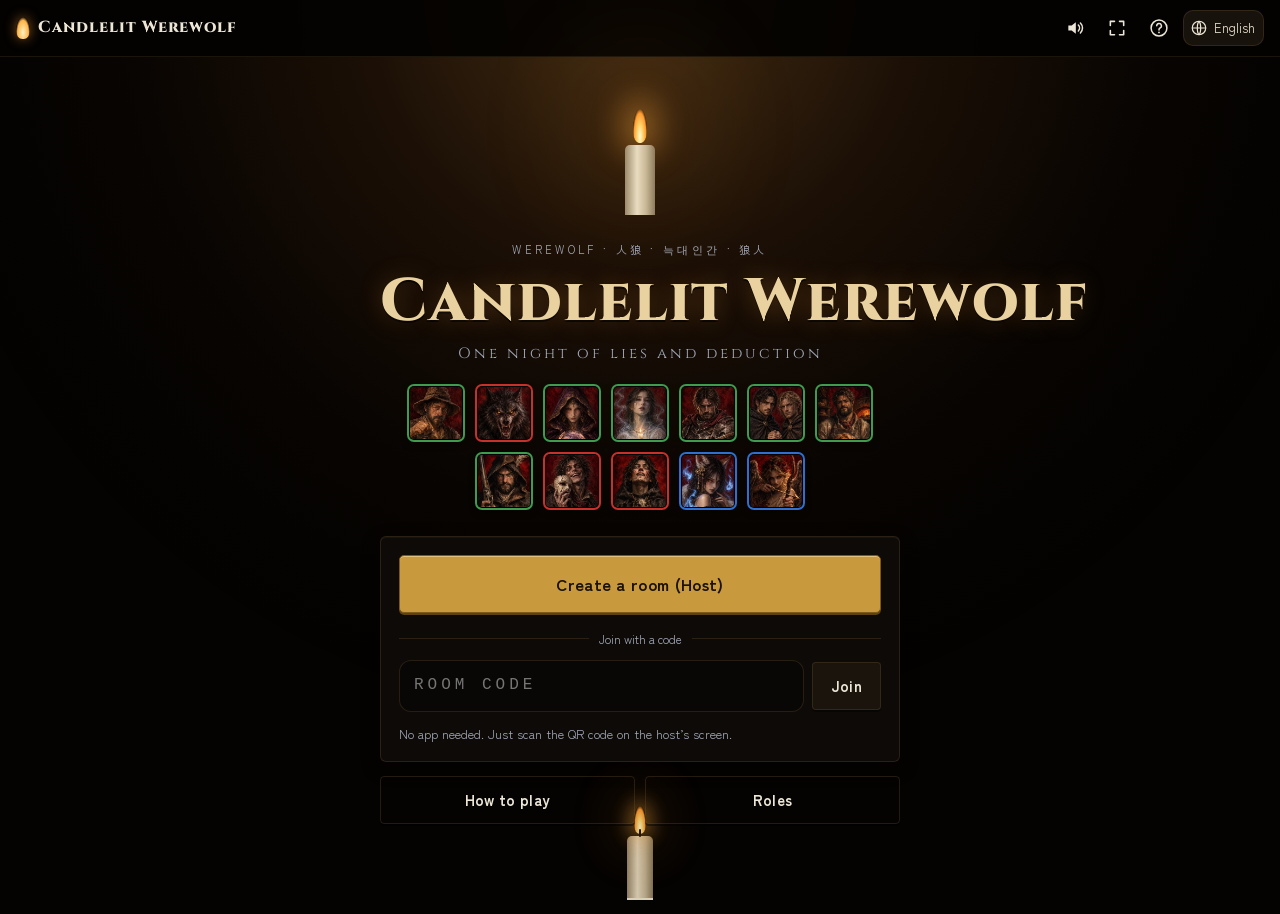
==== commit 8ac3b789: "ゲーム名を「蝋燭人狼」に変更（既存の市販品「月夜の人狼」と被るため）、PC盤面の議論タイマーを大きく、開幕を強制スキップしたとき確認済みが消える不具合を修正 Co-Authored-By: Claud" ====
--- a/index.html
+++ b/index.html
@@ -8,15 +8,15 @@
 <meta name="apple-mobile-web-app-capable" content="yes">
 <meta name="mobile-web-app-capable" content="yes">
 <meta name="apple-mobile-web-app-status-bar-style" content="black-translucent">
-<meta name="apple-mobile-web-app-title" content="月夜の人狼">
+<meta name="apple-mobile-web-app-title" content="蝋燭人狼">
 <link rel="apple-touch-icon" href="img/icon-180.png">
-<title>月夜の人狼</title>
+<title>蝋燭人狼</title>
 <meta name="description" content="ブラウザだけで遊べる人狼ゲーム。オーナーのQRを読み取って参加。日本語・English・한국어・中文対応。">
 <link rel="icon" href="data:image/svg+xml,%3Csvg xmlns='http://www.w3.org/2000/svg' viewBox='0 0 64 64'%3E%3Ccircle cx='32' cy='32' r='30' fill='%230b0f1a'/%3E%3Ccircle cx='36' cy='26' r='16' fill='%23e8c872'/%3E%3Ccircle cx='42' cy='21' r='14' fill='%230b0f1a'/%3E%3C/svg%3E">
 <link rel="preconnect" href="https://fonts.googleapis.com">
 <link rel="preconnect" href="https://fonts.gstatic.com" crossorigin>
 <link href="https://fonts.googleapis.com/css2?family=Cinzel:wght@600;800&family=UnifrakturMaguntia&family=Shippori+Mincho+B1:wght@600;800&family=Nanum+Myeongjo:wght@700;800&family=Zen+Kaku+Gothic+New:wght@400;500;700&display=swap" rel="stylesheet">
-<link rel="stylesheet" href="css/style.css?v=20261114122856">
+<link rel="stylesheet" href="css/style.css?v=20261114131132">
 </head>
 <body data-phase="home">
 <div class="room" aria-hidden="true"><div class="glow"></div><div class="candle"><div class="flame"></div><div class="wax"></div></div></div>
@@ -25,7 +25,7 @@
 <div id="modal" hidden></div>
 <script src="vendor/mqtt.min.js"></script>
 <script src="vendor/qrcode.js"></script>
-<script type="importmap">{"imports":{"./js/app.js":"./js/app.js?v=20261114122856","./js/audio.js":"./js/audio.js?v=20261114122856","./js/client.js":"./js/client.js?v=20261114122856","./js/engine.js":"./js/engine.js?v=20261114122856","./js/fx.js":"./js/fx.js?v=20261114122856","./js/i18n.js":"./js/i18n.js?v=20261114122856","./js/net.js":"./js/net.js?v=20261114122856","./js/roles.js":"./js/roles.js?v=20261114122856","./js/stats.js":"./js/stats.js?v=20261114122856"}}</script>
+<script type="importmap">{"imports":{"./js/app.js":"./js/app.js?v=20261114131132","./js/audio.js":"./js/audio.js?v=20261114131132","./js/client.js":"./js/client.js?v=20261114131132","./js/engine.js":"./js/engine.js?v=20261114131132","./js/fx.js":"./js/fx.js?v=20261114131132","./js/i18n.js":"./js/i18n.js?v=20261114131132","./js/net.js":"./js/net.js?v=20261114131132","./js/roles.js":"./js/roles.js?v=20261114131132","./js/stats.js":"./js/stats.js?v=20261114131132"}}</script>
 <script type="module">import "./js/app.js";</script>
 </body>
 </html>
--- a/css/style.css
+++ b/css/style.css
@@ -967,3 +967,9 @@
 @keyframes icIn { to { opacity: 1; transform: none; } }
 .fx-intro .intro-v { object-position: 30% 50%; }
 @media (max-aspect-ratio: 1/1) { .fx-intro .intro-v { object-position: 14% 50%; } }
+
+/* PCの盤面：議論の残り時間を大きく */
+.gm-timer { display: grid; justify-items: center; gap: 4px; margin: 4px 0 18px; }
+.gm-timer span { color: var(--muted); font-size: clamp(14px, 1.6vw, 20px); letter-spacing: .2em; }
+.gm-timer .timer { font-size: clamp(96px, 17vw, 260px); line-height: 1; padding: 10px 40px; border-radius: 24px; color: #fff3cf; text-shadow: 0 0 30px rgba(232, 200, 114, .35); }
+.gm-timer .timer.urgent { color: #ff6b5e; }
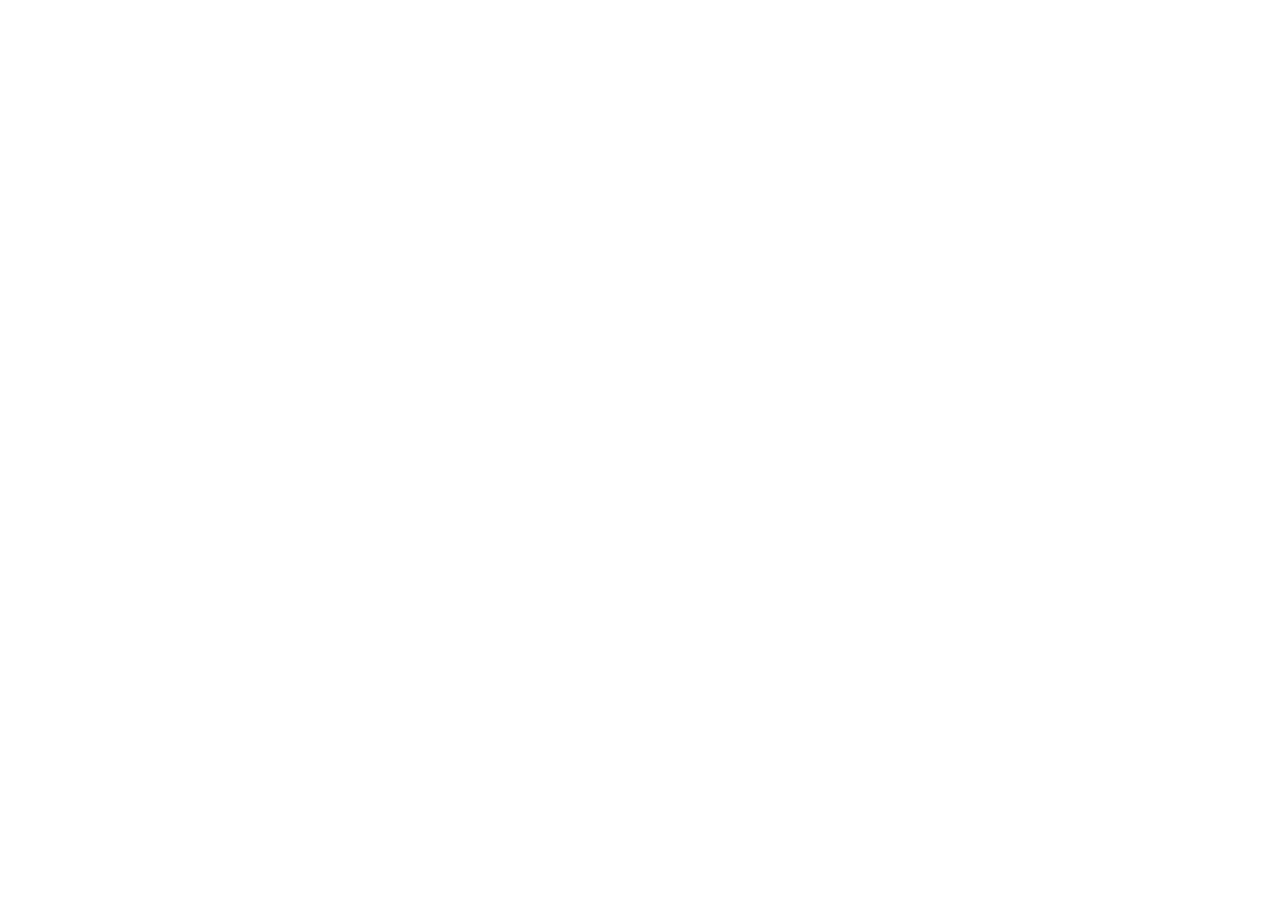
==== commit 880ca725: "Redirect to rousoku-jinro.uk Co-Authored-By: Claude Opus 5.5 <noreply@anthropic.com>" ====
--- a/index.html
+++ b/index.html
@@ -1,31 +1,6 @@
-<!doctype html>
-<html lang="ja">
-<head>
-<meta charset="utf-8">
-<meta name="viewport" content="width=device-width, initial-scale=1, viewport-fit=cover">
-<meta name="theme-color" content="#050403">
-<link rel="manifest" href="manifest.webmanifest">
-<meta name="apple-mobile-web-app-capable" content="yes">
-<meta name="mobile-web-app-capable" content="yes">
-<meta name="apple-mobile-web-app-status-bar-style" content="black-translucent">
-<meta name="apple-mobile-web-app-title" content="蝋燭人狼">
-<link rel="apple-touch-icon" href="img/icon-180.png">
-<title>蝋燭人狼</title>
-<meta name="description" content="ブラウザだけで遊べる人狼ゲーム。オーナーのQRを読み取って参加。日本語・English・한국어・中文対応。">
-<link rel="icon" href="data:image/svg+xml,%3Csvg xmlns='http://www.w3.org/2000/svg' viewBox='0 0 64 64'%3E%3Ccircle cx='32' cy='32' r='30' fill='%230b0f1a'/%3E%3Ccircle cx='36' cy='26' r='16' fill='%23e8c872'/%3E%3Ccircle cx='42' cy='21' r='14' fill='%230b0f1a'/%3E%3C/svg%3E">
-<link rel="preconnect" href="https://fonts.googleapis.com">
-<link rel="preconnect" href="https://fonts.gstatic.com" crossorigin>
-<link href="https://fonts.googleapis.com/css2?family=Cinzel:wght@600;800&family=UnifrakturMaguntia&family=Shippori+Mincho+B1:wght@600;800&family=Nanum+Myeongjo:wght@700;800&family=Zen+Kaku+Gothic+New:wght@400;500;700&display=swap" rel="stylesheet">
-<link rel="stylesheet" href="css/style.css?v=20261114131132">
-</head>
-<body data-phase="home">
-<div class="room" aria-hidden="true"><div class="glow"></div><div class="candle"><div class="flame"></div><div class="wax"></div></div></div>
-<header id="top" class="top"></header>
-<main id="main"></main>
-<div id="modal" hidden></div>
-<script src="vendor/mqtt.min.js"></script>
-<script src="vendor/qrcode.js"></script>
-<script type="importmap">{"imports":{"./js/app.js":"./js/app.js?v=20261114131132","./js/audio.js":"./js/audio.js?v=20261114131132","./js/client.js":"./js/client.js?v=20261114131132","./js/engine.js":"./js/engine.js?v=20261114131132","./js/fx.js":"./js/fx.js?v=20261114131132","./js/i18n.js":"./js/i18n.js?v=20261114131132","./js/net.js":"./js/net.js?v=20261114131132","./js/roles.js":"./js/roles.js?v=20261114131132","./js/stats.js":"./js/stats.js?v=20261114131132"}}</script>
-<script type="module">import "./js/app.js";</script>
-</body>
-</html>
+<!doctype html><html lang="ja"><head><meta charset="utf-8"><meta name="viewport" content="width=device-width,initial-scale=1">
+<title>蝋燭人狼（移転しました）</title>
+<script>(function(){var p=location.pathname.replace(/^\/jinro/,'')||'/';location.replace('https://rousoku-jinro.uk'+p+location.search+location.hash);})();</script>
+<link rel="canonical" href="https://rousoku-jinro.uk/">
+<style>body{background:#050403;color:#e8d9b0;font-family:sans-serif;text-align:center;padding:40px 16px}a{color:#e8c872}</style>
+</head><body><p>蝋燭人狼は <a href="https://rousoku-jinro.uk/">rousoku-jinro.uk</a> に移転しました。</p></body></html>
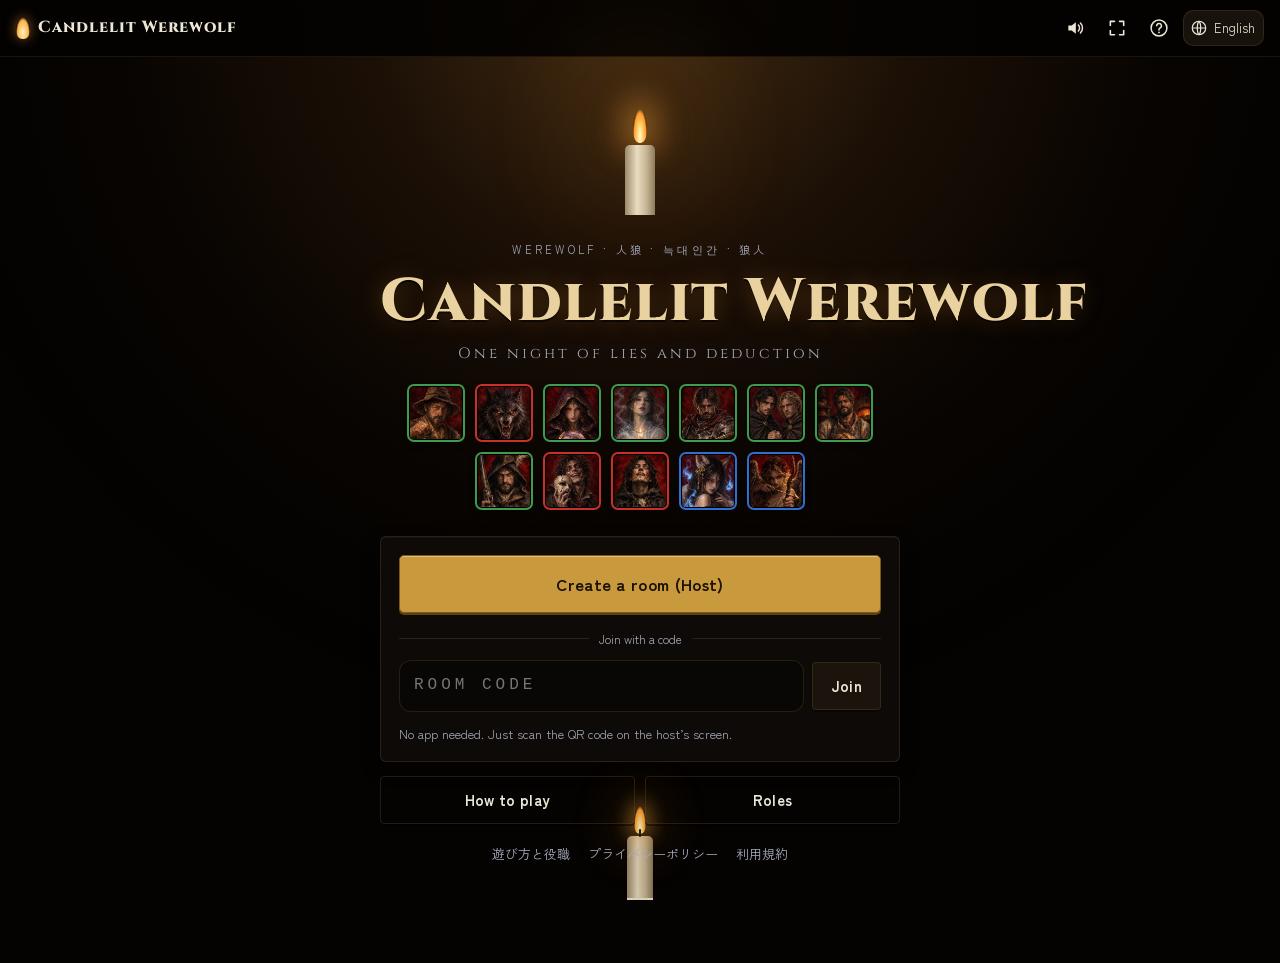
==== commit 61c995f0: "Add about, privacy and terms pages for AdSense review Co-Authored-By: Claude Opus 5.5 <noreply@anthr" ====
--- a/index.html
+++ b/index.html
@@ -1,6 +1,31 @@
-<!doctype html><html lang="ja"><head><meta charset="utf-8"><meta name="viewport" content="width=device-width,initial-scale=1">
-<title>蝋燭人狼（移転しました）</title>
-<script>(function(){var p=location.pathname.replace(/^\/jinro/,'')||'/';location.replace('https://rousoku-jinro.uk'+p+location.search+location.hash);})();</script>
-<link rel="canonical" href="https://rousoku-jinro.uk/">
-<style>body{background:#050403;color:#e8d9b0;font-family:sans-serif;text-align:center;padding:40px 16px}a{color:#e8c872}</style>
-</head><body><p>蝋燭人狼は <a href="https://rousoku-jinro.uk/">rousoku-jinro.uk</a> に移転しました。</p></body></html>
+<!doctype html>
+<html lang="ja">
+<head>
+<meta charset="utf-8">
+<meta name="viewport" content="width=device-width, initial-scale=1, viewport-fit=cover">
+<meta name="theme-color" content="#050403">
+<link rel="manifest" href="manifest.webmanifest">
+<meta name="apple-mobile-web-app-capable" content="yes">
+<meta name="mobile-web-app-capable" content="yes">
+<meta name="apple-mobile-web-app-status-bar-style" content="black-translucent">
+<meta name="apple-mobile-web-app-title" content="蝋燭人狼">
+<link rel="apple-touch-icon" href="img/icon-180.png">
+<title>蝋燭人狼</title>
+<meta name="description" content="ブラウザだけで遊べる人狼ゲーム。オーナーのQRを読み取って参加。日本語・English・한국어・中文対応。">
+<link rel="icon" href="data:image/svg+xml,%3Csvg xmlns='http://www.w3.org/2000/svg' viewBox='0 0 64 64'%3E%3Ccircle cx='32' cy='32' r='30' fill='%230b0f1a'/%3E%3Ccircle cx='36' cy='26' r='16' fill='%23e8c872'/%3E%3Ccircle cx='42' cy='21' r='14' fill='%230b0f1a'/%3E%3C/svg%3E">
+<link rel="preconnect" href="https://fonts.googleapis.com">
+<link rel="preconnect" href="https://fonts.gstatic.com" crossorigin>
+<link href="https://fonts.googleapis.com/css2?family=Cinzel:wght@600;800&family=UnifrakturMaguntia&family=Shippori+Mincho+B1:wght@600;800&family=Nanum+Myeongjo:wght@700;800&family=Zen+Kaku+Gothic+New:wght@400;500;700&display=swap" rel="stylesheet">
+<link rel="stylesheet" href="css/style.css?v=20261114161041">
+</head>
+<body data-phase="home">
+<div class="room" aria-hidden="true"><div class="glow"></div><div class="candle"><div class="flame"></div><div class="wax"></div></div></div>
+<header id="top" class="top"></header>
+<main id="main"></main>
+<div id="modal" hidden></div>
+<script src="vendor/mqtt.min.js"></script>
+<script src="vendor/qrcode.js"></script>
+<script type="importmap">{"imports":{"./js/app.js":"./js/app.js?v=20261114161041","./js/audio.js":"./js/audio.js?v=20261114161041","./js/client.js":"./js/client.js?v=20261114161041","./js/engine.js":"./js/engine.js?v=20261114161041","./js/fx.js":"./js/fx.js?v=20261114161041","./js/i18n.js":"./js/i18n.js?v=20261114161041","./js/net.js":"./js/net.js?v=20261114161041","./js/roles.js":"./js/roles.js?v=20261114161041","./js/stats.js":"./js/stats.js?v=20261114161041"}}</script>
+<script type="module">import "./js/app.js";</script>
+</body>
+</html>
--- a/css/style.css
+++ b/css/style.css
@@ -0,0 +1,977 @@
+:root {
+  --bg: #0a0e19;
+  --bg2: #121a2e;
+  --panel: rgba(22, 29, 50, 0.82);
+  --panel2: rgba(34, 43, 70, 0.7);
+  --line: rgba(232, 214, 170, 0.12);
+  --ink: #ece6d6;
+  --muted: #a3a9b9;
+  --gold: #e8c872;
+  --gold2: #c9a24a;
+  --blood: #d0473f;
+  --village: #8fb573;
+  --wolf: #d0473f;
+  --fox: #e98a3c;
+  --radius: 16px;
+  --serif: 'Shippori Mincho B1', 'Noto Serif KR', 'Noto Serif SC', 'Hiragino Mincho ProN', serif;
+  --sans: 'Zen Kaku Gothic New', 'Noto Sans KR', 'Noto Sans SC', system-ui, -apple-system, 'Hiragino Sans', sans-serif;
+  color-scheme: dark;
+}
+* { box-sizing: border-box; }
+html, body { margin: 0; min-height: 100%; }
+body {
+  background: radial-gradient(1200px 700px at 70% -10%, #1d2a4d 0%, transparent 60%), linear-gradient(180deg, #0c1122 0%, var(--bg) 60%);
+  background-attachment: fixed;
+  color: var(--ink);
+  font-family: var(--sans);
+  font-size: 15px;
+  line-height: 1.6;
+  -webkit-tap-highlight-color: transparent;
+  overflow-x: hidden;
+  transition: background 1.2s;
+}
+body[data-phase="day"], body[data-phase="morning"], body[data-phase="vote"], body[data-phase="voteResult"], body[data-phase="execution"] {
+  background: radial-gradient(1000px 600px at 50% -20%, #4a3a26 0%, transparent 65%), linear-gradient(180deg, #1e1913 0%, #110e0b 70%);
+  background-attachment: fixed;
+  --panel: rgba(44, 36, 27, 0.82);
+  --panel2: rgba(66, 54, 40, 0.65);
+  --line: rgba(240, 210, 160, 0.14);
+}
+body[data-phase="vote"], body[data-phase="voteResult"], body[data-phase="execution"] {
+  background: radial-gradient(900px 600px at 50% -20%, #5a2020 0%, transparent 65%), linear-gradient(180deg, #1c1010 0%, #0e0909 70%);
+  background-attachment: fixed;
+}
+.bg-stars {
+  position: fixed; inset: 0; pointer-events: none; z-index: 0; opacity: .5;
+  background-image: radial-gradient(1px 1px at 10% 20%, #fff8 50%, transparent 51%), radial-gradient(1px 1px at 30% 70%, #fff6 50%, transparent 51%), radial-gradient(1.5px 1.5px at 80% 30%, #fff9 50%, transparent 51%), radial-gradient(1px 1px at 60% 10%, #fff7 50%, transparent 51%), radial-gradient(1px 1px at 90% 80%, #fff5 50%, transparent 51%), radial-gradient(1px 1px at 45% 45%, #fff6 50%, transparent 51%);
+  background-size: 400px 400px;
+  transition: opacity 1s;
+}
+body[data-phase="day"] .bg-stars, body[data-phase="morning"] .bg-stars, body[data-phase^="vote"] .bg-stars, body[data-phase="execution"] .bg-stars { opacity: 0; }
+
+button, input, select { font: inherit; color: inherit; }
+h1, h2, h3, h4 { font-family: var(--serif); font-weight: 800; letter-spacing: .04em; margin: 0; }
+h3 { font-size: 17px; margin-bottom: 12px; }
+p { margin: 0; }
+.note { color: var(--muted); font-size: 12.5px; line-height: 1.55; }
+.center-t { text-align: center; margin-top: 10px; }
+
+/* ---------- ヘッダー ---------- */
+.top {
+  position: sticky; top: 0; z-index: 20;
+  display: flex; align-items: center; gap: 10px;
+  padding: calc(env(safe-area-inset-top) + 10px) 16px 10px;
+  background: linear-gradient(180deg, rgba(8, 11, 20, .92), rgba(8, 11, 20, .6));
+  backdrop-filter: blur(10px); -webkit-backdrop-filter: blur(10px);
+  border-bottom: 1px solid var(--line);
+}
+.brand { display: flex; align-items: center; gap: 8px; background: none; border: 0; padding: 0; cursor: pointer; min-width: 0; }
+.brand-t { font-family: var(--serif); font-weight: 800; font-size: 16px; white-space: nowrap; letter-spacing: .06em; }
+.mini-moon { width: 22px; height: 22px; border-radius: 50%; flex: none; background: radial-gradient(circle at 35% 35%, #fff3c4, var(--gold) 55%, #b98f35); box-shadow: 0 0 14px #e8c87266; }
+.hd-mid { flex: 1; display: flex; justify-content: center; min-width: 0; }
+.hd-right { display: flex; align-items: center; gap: 6px; }
+.phase-chip { font-size: 12.5px; padding: 4px 12px; border-radius: 99px; background: var(--panel2); border: 1px solid var(--line); white-space: nowrap; overflow: hidden; text-overflow: ellipsis; }
+.phase-chip.night { color: #c8d4ff; }
+.phase-chip.vote, .phase-chip.voteResult, .phase-chip.execution { color: #ffb4ae; }
+.room-chip { display: inline-flex; align-items: center; gap: 6px; font-family: ui-monospace, Menlo, monospace; font-size: 12px; letter-spacing: .12em; padding: 4px 8px 4px 10px; border-radius: 8px; background: var(--panel2); border: 1px solid var(--line); }
+.dot { width: 8px; height: 8px; border-radius: 50%; background: #e0b84a; display: inline-block; }
+.dot.online { background: #6fcf7c; box-shadow: 0 0 8px #6fcf7c; }
+.dot.offline { background: var(--blood); }
+.icon-btn { width: 36px; height: 36px; display: grid; place-items: center; border-radius: 10px; background: transparent; border: 1px solid transparent; cursor: pointer; color: var(--ink); }
+.icon-btn:hover { background: var(--panel2); border-color: var(--line); }
+.lang-sel { position: relative; display: flex; align-items: center; gap: 4px; padding: 0 6px; height: 36px; border-radius: 10px; border: 1px solid var(--line); background: var(--panel2); cursor: pointer; }
+.lang-sel select { appearance: none; -webkit-appearance: none; background: transparent; border: 0; font-size: 13px; padding: 0 2px; cursor: pointer; outline: none; }
+.lang-sel option { background: #1a2238; }
+.sound-pop { position: absolute; right: 16px; top: calc(100% + 6px); width: 230px; display: grid; gap: 10px; padding: 14px; z-index: 30; }
+
+@media (max-width: 560px) {
+  .brand-t { display: none; }
+  .hd-mid { justify-content: flex-start; }
+  .room-chip { display: none; }
+  .top { gap: 6px; padding-left: 12px; padding-right: 12px; }
+}
+
+/* ---------- 共通部品 ---------- */
+main { position: relative; z-index: 1; padding: 18px 16px calc(env(safe-area-inset-bottom) + 90px); max-width: 1120px; margin: 0 auto; }
+.card { background: var(--panel); border: 1px solid var(--line); border-radius: var(--radius); padding: 18px; box-shadow: 0 10px 40px rgba(0, 0, 0, .35), inset 0 1px 0 rgba(255, 255, 255, .04); backdrop-filter: blur(6px); -webkit-backdrop-filter: blur(6px); }
+.card + .card, .col > * + * { margin-top: 14px; }
+.card-h { display: flex; justify-content: space-between; align-items: center; gap: 10px; margin-bottom: 10px; flex-wrap: wrap; }
+.card-h h3 { margin: 0; }
+.row { display: flex; gap: 8px; align-items: center; }
+.row.end { justify-content: flex-end; margin-top: 10px; }
+.btn {
+  display: inline-flex; align-items: center; justify-content: center; gap: 6px;
+  padding: 11px 18px; border-radius: 12px; border: 1px solid var(--line);
+  background: var(--panel2); cursor: pointer; font-weight: 700; letter-spacing: .03em;
+  transition: transform .15s cubic-bezier(.2, .8, .2, 1), background .2s, border-color .2s, opacity .2s;
+  touch-action: manipulation; white-space: nowrap;
+}
+.btn:hover { border-color: rgba(232, 200, 114, .4); }
+.btn:active { transform: scale(.97); }
+.btn:disabled { opacity: .38; cursor: not-allowed; transform: none; }
+.btn.primary { background: linear-gradient(180deg, #f0d48a, #c9a24a); color: #1d1608; border-color: #f4dc9c; box-shadow: 0 6px 24px rgba(232, 200, 114, .25); }
+.btn.danger { background: linear-gradient(180deg, #e0605a, #a8302b); color: #fff; border-color: #f08a84; box-shadow: 0 6px 24px rgba(208, 71, 63, .3); }
+.btn.ghost { background: transparent; }
+.btn.on { background: rgba(232, 200, 114, .16); border-color: rgba(232, 200, 114, .5); color: var(--gold); }
+.btn.big { width: 100%; padding: 15px 20px; font-size: 16.5px; border-radius: 14px; }
+.btn.sm { padding: 7px 12px; font-size: 13px; border-radius: 10px; }
+.btn.xs { padding: 4px 10px; font-size: 12px; border-radius: 8px; }
+.btn.wide { width: 100%; margin-top: 14px; }
+input[type="text"], input:not([type]), .code-in, .url {
+  width: 100%; min-width: 0; padding: 12px 14px; border-radius: 12px; border: 1px solid var(--line);
+  background: rgba(0, 0, 0, .28); outline: none; font-size: 16px;
+}
+input:focus { border-color: rgba(232, 200, 114, .6); box-shadow: 0 0 0 3px rgba(232, 200, 114, .12); }
+select { padding: 8px 10px; border-radius: 10px; border: 1px solid var(--line); background: rgba(0, 0, 0, .3); }
+input[type="range"] { width: 100%; accent-color: var(--gold); }
+.sw { display: flex; align-items: center; gap: 10px; cursor: pointer; font-size: 14px; padding: 6px 0; }
+.sw input { position: absolute; opacity: 0; pointer-events: none; }
+.sw span { width: 40px; height: 23px; border-radius: 99px; background: #3a4258; position: relative; flex: none; transition: background .2s; }
+.sw span::after { content: ''; position: absolute; left: 3px; top: 3px; width: 17px; height: 17px; border-radius: 50%; background: #fff; transition: transform .2s cubic-bezier(.2, .8, .2, 1); }
+.sw input:checked + span { background: var(--gold2); }
+.sw input:checked + span::after { transform: translateX(17px); }
+.sw input:focus-visible + span { outline: 2px solid var(--gold); outline-offset: 2px; }
+.badge { display: inline-flex; align-items: center; gap: 3px; font-size: 11px; padding: 2px 8px; border-radius: 99px; background: rgba(232, 200, 114, .14); color: var(--gold); border: 1px solid rgba(232, 200, 114, .3); }
+.badge.me { background: rgba(120, 170, 255, .14); color: #a9c5ff; border-color: rgba(120, 170, 255, .3); }
+.av { width: 34px; height: 34px; border-radius: 50%; display: inline-grid; place-items: center; flex: none; background: radial-gradient(circle at 35% 30%, color-mix(in srgb, var(--c) 70%, #fff), var(--c) 60%, color-mix(in srgb, var(--c) 60%, #000)); color: #fff; font-weight: 700; font-size: 15px; text-shadow: 0 1px 2px #0006; box-shadow: 0 2px 8px #0005, inset 0 -2px 4px #0003; }
+.av.lg { width: 52px; height: 52px; font-size: 21px; }
+.team { font-size: 11px; padding: 2px 8px; border-radius: 99px; border: 1px solid; white-space: nowrap; }
+.t-village { color: var(--village); border-color: rgba(143, 181, 115, .4); background: rgba(143, 181, 115, .1); }
+.t-wolf { color: #ff8a80; border-color: rgba(208, 71, 63, .45); background: rgba(208, 71, 63, .12); }
+.t-fox { color: var(--fox); border-color: rgba(233, 138, 60, .45); background: rgba(233, 138, 60, .1); }
+.ricon { flex: none; filter: drop-shadow(0 2px 6px rgba(0, 0, 0, .4)); }
+.spinner { width: 34px; height: 34px; border-radius: 50%; border: 3px solid var(--line); border-top-color: var(--gold); margin: 0 auto 12px; animation: spin 1s linear infinite; }
+@keyframes spin { to { transform: rotate(360deg); } }
+.center { min-height: 60vh; display: grid; place-items: center; }
+.msg { text-align: center; max-width: 440px; width: 100%; }
+.msg h2 { margin-bottom: 8px; }
+.narrow { max-width: 560px; margin: 0 auto; }
+
+/* ---------- ホーム ---------- */
+.home { max-width: 520px; margin: 0 auto; }
+.hero { text-align: center; padding: 34px 0 26px; position: relative; }
+.hero-moon { width: 120px; height: 120px; margin: 0 auto 18px; border-radius: 50%; background: radial-gradient(circle at 38% 36%, #fff6d6 0%, #f1d78e 40%, #caa04a 75%, #9e7a33 100%); box-shadow: 0 0 60px 10px rgba(232, 200, 114, .28), 0 0 160px 40px rgba(232, 200, 114, .1); position: relative; animation: float 7s ease-in-out infinite; }
+.hero-moon::after { content: ''; position: absolute; inset: 0; border-radius: 50%; background: radial-gradient(circle at 62% 60%, rgba(120, 90, 40, .35) 0 9%, transparent 10%), radial-gradient(circle at 40% 66%, rgba(120, 90, 40, .25) 0 6%, transparent 7%), radial-gradient(circle at 66% 32%, rgba(120, 90, 40, .22) 0 5%, transparent 6%); }
+@keyframes float { 50% { transform: translateY(-8px); } }
+.kicker { font-size: 11px; letter-spacing: .3em; color: var(--muted); }
+.hero h1 { font-size: clamp(40px, 11vw, 64px); line-height: 1.15; margin: 8px 0 6px; background: linear-gradient(180deg, #fff3cf, #e8c872 60%, #b8913d); -webkit-background-clip: text; background-clip: text; color: transparent; text-shadow: 0 0 30px rgba(232, 200, 114, .15); }
+.tagline { color: var(--muted); font-family: var(--serif); letter-spacing: .2em; }
+.strip { display: flex; justify-content: center; gap: 8px; margin-top: 18px; flex-wrap: wrap; }
+.strip-i { width: 46px; height: 46px; border-radius: 50%; display: grid; place-items: center; background: rgba(255, 255, 255, .04); border: 1px solid var(--line); }
+.home-card { display: grid; gap: 12px; }
+.divider { display: flex; align-items: center; gap: 10px; color: var(--muted); font-size: 12px; margin-top: 4px; }
+.divider::before, .divider::after { content: ''; flex: 1; height: 1px; background: var(--line); }
+.code-in { text-transform: uppercase; letter-spacing: .25em; font-family: ui-monospace, Menlo, monospace; }
+.guide-btns { display: grid; grid-template-columns: 1fr 1fr; gap: 10px; margin-top: 14px; }
+
+/* ---------- ロビー ---------- */
+.grid2 { display: grid; grid-template-columns: minmax(0, 1fr) minmax(0, 1.25fr); gap: 16px; align-items: start; }
+@media (max-width: 860px) { .grid2 { grid-template-columns: minmax(0, 1fr); } }
+.invite { text-align: center; }
+.qr-wrap { display: grid; place-items: center; }
+.qr { background: #fff; padding: 10px; border-radius: 14px; width: min(260px, 70vw); aspect-ratio: 1; box-shadow: 0 0 0 6px rgba(232, 200, 114, .15), 0 10px 40px rgba(0, 0, 0, .4); }
+.qr svg { width: 100%; height: 100%; display: block; }
+.code-big { font-family: ui-monospace, Menlo, monospace; font-size: 34px; letter-spacing: .3em; margin: 14px 0 12px; color: var(--gold); font-weight: 700; }
+.code-big small { display: block; font-family: var(--sans); font-size: 11px; letter-spacing: .1em; color: var(--muted); font-weight: 400; }
+.url { font-size: 12px; padding: 8px 10px; color: var(--muted); }
+.plist { list-style: none; margin: 0; padding: 0; display: grid; gap: 6px; }
+.plist li { display: flex; align-items: center; gap: 10px; padding: 8px 10px; border-radius: 12px; background: rgba(255, 255, 255, .03); border: 1px solid transparent; animation: pop .4s cubic-bezier(.2, .9, .3, 1.3) both; }
+.plist li.me { border-color: rgba(120, 170, 255, .3); }
+.plist li .pn { flex: 1; font-weight: 700; min-width: 0; overflow: hidden; text-overflow: ellipsis; white-space: nowrap; }
+.plist .empty { color: var(--muted); justify-content: center; font-size: 13px; }
+@keyframes pop { from { opacity: 0; transform: scale(.92) translateY(4px); } }
+.host-join { margin-top: 12px; padding-top: 12px; border-top: 1px dashed var(--line); display: grid; gap: 8px; }
+.roles-edit { display: grid; gap: 6px; }
+.re-row { display: flex; align-items: center; gap: 10px; padding: 8px 10px; border-radius: 12px; background: rgba(255, 255, 255, .03); }
+.re-t { flex: 1; min-width: 0; display: flex; flex-direction: column; }
+.re-t b { font-size: 14.5px; }
+.re-t small { color: var(--muted); font-size: 11.5px; line-height: 1.4; }
+.stepper { display: flex; align-items: center; gap: 4px; background: rgba(0, 0, 0, .25); border-radius: 10px; padding: 3px; border: 1px solid var(--line); }
+.stepper button { width: 34px; height: 34px; border-radius: 8px; border: 0; background: rgba(255, 255, 255, .06); cursor: pointer; font-size: 18px; font-weight: 700; }
+.stepper button:disabled { opacity: .3; }
+.stepper button:active:not(:disabled) { transform: scale(.92); }
+.stepper span { min-width: 26px; text-align: center; font-weight: 700; font-size: 16px; font-variant-numeric: tabular-nums; }
+.total { margin-top: 12px; padding: 9px 12px; border-radius: 10px; font-weight: 700; text-align: center; }
+.total.ok { background: rgba(111, 207, 124, .1); color: #8fdc98; }
+.total.ng { background: rgba(208, 71, 63, .12); color: #ff9a92; }
+.rec-note { margin: -4px 0 10px; }
+.balance { margin-top: 14px; }
+.bal-h { display: flex; justify-content: space-between; align-items: baseline; margin-bottom: 8px; font-size: 13px; color: var(--muted); }
+.bal-h b { font-size: 14px; }
+.bal-strongV, .bal-village { color: var(--village); }
+.bal-even { color: var(--gold); }
+.bal-wolf, .bal-strongW { color: #ff8a80; }
+.bal-bar { display: flex; height: 14px; border-radius: 99px; overflow: hidden; background: #0005; box-shadow: inset 0 1px 3px #0008; }
+.bal-bar i { display: block; height: 100%; transition: width .6s cubic-bezier(.2, .8, .2, 1); }
+.bv { background: linear-gradient(90deg, #6f9c55, #a3cf83); }
+.bw { background: linear-gradient(90deg, #e3615a, #a8302b); }
+.bf { background: linear-gradient(90deg, #f0a35c, #d9762a); }
+.bal-legend { display: flex; justify-content: space-between; font-size: 12px; margin: 6px 0 6px; font-variant-numeric: tabular-nums; }
+.lv { color: var(--village); } .lw { color: #ff8a80; } .lf { color: var(--fox); }
+.set-row { display: flex; justify-content: space-between; align-items: center; gap: 10px; padding: 4px 0 8px; }
+.errs { list-style: none; padding: 10px 14px; margin: 14px 0 0; border-radius: 12px; background: rgba(208, 71, 63, .1); color: #ffb0a9; font-size: 13px; border: 1px solid rgba(208, 71, 63, .3); }
+.start { margin-top: 14px; }
+
+/* ---------- 説明 ---------- */
+.steps { list-style: none; padding: 0; margin: 0; display: grid; gap: 12px; }
+.steps li { display: flex; gap: 12px; }
+.steps .num { flex: none; width: 28px; height: 28px; border-radius: 50%; display: grid; place-items: center; background: rgba(232, 200, 114, .14); color: var(--gold); font-weight: 700; font-family: var(--serif); border: 1px solid rgba(232, 200, 114, .35); }
+.steps b { display: block; font-family: var(--serif); }
+.steps p { color: var(--muted); font-size: 13.5px; }
+.tips-h { margin: 18px 0 8px; font-size: 15px; }
+.tips { margin: 0; padding-left: 20px; color: var(--muted); font-size: 13.5px; display: grid; gap: 4px; }
+.role-list { display: grid; gap: 10px; }
+.role-entry { display: flex; gap: 12px; padding: 12px; border-radius: 14px; background: rgba(255, 255, 255, .03); border: 1px solid var(--line); }
+.re-h { display: flex; align-items: center; gap: 8px; flex-wrap: wrap; margin-bottom: 2px; }
+.re-h b { font-family: var(--serif); font-size: 16px; }
+.re-h .cnt { color: var(--gold); font-weight: 700; }
+.re-body p { font-size: 13.5px; }
+.re-body .ab { color: var(--muted); font-size: 12.5px; margin-top: 4px; }
+.ab span, .rc-ab span { display: inline-block; font-size: 10.5px; padding: 0 6px; margin-right: 6px; border-radius: 4px; background: rgba(255, 255, 255, .08); color: var(--ink); }
+
+/* ---------- モーダル ---------- */
+#modal { position: fixed; inset: 0; z-index: 50; display: grid; place-items: center; padding: 16px; }
+#modal[hidden] { display: none; }
+.modal-bg { position: absolute; inset: 0; background: rgba(3, 5, 12, .7); backdrop-filter: blur(4px); -webkit-backdrop-filter: blur(4px); animation: fadein .25s; }
+.modal { position: relative; width: min(620px, 100%); max-height: min(86vh, 900px); display: flex; flex-direction: column; padding: 0; overflow: hidden; animation: rise .35s cubic-bezier(.2, .9, .3, 1); background: #141b2f; }
+.tabs { display: flex; gap: 4px; padding: 10px 10px 0; border-bottom: 1px solid var(--line); }
+.tab { background: none; border: 0; padding: 10px 14px; cursor: pointer; color: var(--muted); font-weight: 700; border-bottom: 2px solid transparent; }
+.tab.on { color: var(--gold); border-bottom-color: var(--gold); }
+.x { margin-left: auto; background: none; border: 0; font-size: 26px; cursor: pointer; color: var(--muted); padding: 0 10px; }
+.modal-body { overflow-y: auto; padding: 18px; -webkit-overflow-scrolling: touch; }
+@keyframes fadein { from { opacity: 0; } }
+@keyframes rise { from { opacity: 0; transform: translateY(20px) scale(.98); } }
+
+/* ---------- 参加 ---------- */
+.join-card { text-align: center; display: grid; gap: 10px; }
+.join-moon { width: 70px; height: 70px; margin: 4px auto 6px; border-radius: 50%; background: radial-gradient(circle at 38% 36%, #fff6d6, #e8c872 55%, #a5803a); box-shadow: 0 0 40px rgba(232, 200, 114, .35); }
+.join-card h2 { font-size: 26px; }
+.lbl { text-align: left; font-size: 13px; color: var(--muted); margin-top: 6px; }
+.waiting-dot { font-size: 12px; color: var(--muted); display: inline-flex; align-items: center; gap: 6px; }
+.waiting-dot::before { content: ''; width: 7px; height: 7px; border-radius: 50%; background: var(--gold); animation: blink 1.4s infinite; }
+@keyframes blink { 50% { opacity: .2; } }
+
+/* ---------- 役職カード ---------- */
+.role-screen { text-align: center; }
+.ttl { font-size: 22px; margin: 6px 0 16px; }
+.flip { position: relative; width: min(340px, 100%); margin: 0 auto 18px; aspect-ratio: 5 / 7.4; perspective: 1200px; cursor: pointer; user-select: none; -webkit-user-select: none; touch-action: none; -webkit-touch-callout: none; }
+.face { position: absolute; inset: 0; border-radius: 22px; backface-visibility: hidden; -webkit-backface-visibility: hidden; transition: transform .6s cubic-bezier(.3, .9, .3, 1); overflow: hidden; }
+.back { display: flex; flex-direction: column; align-items: center; justify-content: center; gap: 8px; background: radial-gradient(circle at 50% 35%, #2a3763, #121933 70%); border: 1px solid rgba(232, 200, 114, .4); box-shadow: 0 20px 60px rgba(0, 0, 0, .5), inset 0 0 0 8px rgba(0, 0, 0, .15), inset 0 0 0 9px rgba(232, 200, 114, .25); }
+.back b { font-family: var(--serif); font-size: 18px; color: var(--gold); }
+.back small { color: var(--muted); }
+.back-emblem { width: 120px; height: 120px; border-radius: 50%; margin-bottom: 12px; background: radial-gradient(circle at 60% 40%, #121933 0 32%, transparent 33%), radial-gradient(circle at 45% 45%, #f6dc95, #c9a24a 70%); box-shadow: 0 0 40px rgba(232, 200, 114, .3); animation: float 4s ease-in-out infinite; }
+.front { transform: rotateY(180deg); }
+.flip.show .back { transform: rotateY(-180deg); }
+.flip.show .front { transform: rotateY(0); }
+.role-card { height: 100%; display: flex; flex-direction: column; align-items: center; justify-content: center; gap: 8px; padding: 22px 20px; background: radial-gradient(circle at 50% 20%, color-mix(in srgb, var(--rc) 30%, #1a2038), #10152a 75%); border: 1px solid color-mix(in srgb, var(--rc) 60%, transparent); border-radius: 22px; box-shadow: inset 0 0 60px color-mix(in srgb, var(--rc) 20%, transparent); }
+.rc-icon { width: 130px; height: 130px; display: grid; place-items: center; border-radius: 50%; background: radial-gradient(circle, color-mix(in srgb, var(--rc) 25%, transparent), transparent 70%); }
+.rc-name { font-family: var(--serif); font-size: 32px; font-weight: 800; letter-spacing: .1em; color: color-mix(in srgb, var(--rc) 60%, #fff); }
+.rc-short { font-size: 14px; }
+.rc-ab { font-size: 12.5px; color: var(--muted); }
+.rc-win { font-size: 12.5px; color: var(--gold); }
+.partners { margin-top: 6px; padding: 8px 12px; border-radius: 10px; background: rgba(0, 0, 0, .3); font-size: 13px; display: flex; gap: 8px; align-items: center; flex-wrap: wrap; justify-content: center; }
+.partners span { color: var(--muted); font-size: 11.5px; }
+.waiting { color: var(--muted); font-size: 13px; margin-top: 10px; }
+
+/* ---------- 盤面 ---------- */
+.phase-head { display: flex; align-items: center; gap: 12px; margin: 4px 0 14px; }
+.phase-head h2 { font-size: 22px; flex: 1; }
+.moon-sm { width: 34px; height: 34px; border-radius: 50%; flex: none; background: radial-gradient(circle at 65% 35%, #0c1122 0 30%, transparent 31%), radial-gradient(circle at 40% 45%, #fff2c4, #e8c872 70%); box-shadow: 0 0 20px rgba(232, 200, 114, .35); }
+.sun-sm { width: 34px; height: 34px; border-radius: 50%; flex: none; background: radial-gradient(circle, #fff2c4, #f0a94a 70%); box-shadow: 0 0 24px rgba(240, 169, 74, .55); }
+.timer { font-family: ui-monospace, Menlo, monospace; font-size: 24px; font-weight: 700; padding: 4px 12px; border-radius: 10px; background: rgba(0, 0, 0, .3); border: 1px solid var(--line); font-variant-numeric: tabular-nums; }
+.timer.urgent { color: #ff8a80; animation: pulse 1s infinite; }
+.timer.big { font-size: 46px; padding: 6px 20px; }
+@keyframes pulse { 50% { transform: scale(1.06); } }
+.hint { color: var(--muted); font-size: 13.5px; margin-bottom: 14px; }
+.banner { padding: 11px 14px; border-radius: 12px; margin-bottom: 12px; font-weight: 700; font-size: 14px; }
+.banner.dead { background: rgba(208, 71, 63, .14); border: 1px solid rgba(208, 71, 63, .35); color: #ffb0a9; }
+.banner.peace { background: rgba(143, 181, 115, .12); border: 1px solid rgba(143, 181, 115, .3); color: #c4e3ad; }
+.pgrid { display: grid; grid-template-columns: repeat(auto-fill, minmax(104px, 1fr)); gap: 10px; }
+.ptok { position: relative; display: flex; flex-direction: column; align-items: center; gap: 6px; padding: 14px 8px 12px; border-radius: 14px; background: var(--panel); border: 1px solid var(--line); text-align: center; transition: transform .18s cubic-bezier(.2, .8, .2, 1), border-color .2s, background .2s, opacity .3s, filter .3s; }
+button.ptok { cursor: pointer; }
+.ptok.can:hover { border-color: rgba(232, 200, 114, .45); transform: translateY(-2px); }
+.ptok.can:active { transform: scale(.96); }
+.ptok.sel { border-color: var(--gold); background: rgba(232, 200, 114, .14); box-shadow: 0 0 0 3px rgba(232, 200, 114, .2), 0 8px 30px rgba(232, 200, 114, .15); transform: translateY(-2px); }
+body[data-phase="vote"] .ptok.sel { border-color: #ff7b72; background: rgba(208, 71, 63, .2); box-shadow: 0 0 0 3px rgba(208, 71, 63, .25); }
+.ptok.dim { opacity: .45; }
+.ptok.dead { filter: grayscale(1); opacity: .5; }
+.ptok.dead .av { position: relative; }
+.pt-name { font-weight: 700; font-size: 13.5px; line-height: 1.3; word-break: break-all; }
+.pt-name small { display: block; font-weight: 400; font-size: 10.5px; color: var(--muted); }
+.pt-role { display: inline-flex; align-items: center; gap: 3px; font-size: 11px; padding: 1px 6px; border-radius: 6px; background: rgba(0, 0, 0, .35); }
+.tag { position: absolute; top: 6px; right: 6px; font-size: 10px; padding: 1px 6px; border-radius: 6px; background: #3b0d0d; color: #ff9a92; border: 1px solid #7a2420; }
+.tag.exec { background: #2b1d0a; color: #f3c66b; border-color: #6b4c17; }
+.done { position: absolute; top: 6px; left: 8px; font-size: 12px; color: var(--muted); }
+.done.y { color: #8fdc98; }
+.sticky-act { position: sticky; bottom: calc(env(safe-area-inset-bottom) + 12px); margin-top: 16px; z-index: 5; }
+.sticky-act .btn { box-shadow: 0 10px 30px rgba(0, 0, 0, .6); }
+.prompt-card { margin-bottom: 14px; }
+.prompt { font-family: var(--serif); font-size: 17px; font-weight: 800; }
+.prompt-card .note { margin-top: 4px; }
+.pack { margin-top: 10px; padding: 8px 12px; border-radius: 10px; background: rgba(208, 71, 63, .12); border: 1px solid rgba(208, 71, 63, .3); font-size: 13px; display: flex; flex-wrap: wrap; gap: 6px 12px; align-items: center; }
+.pack span { display: inline-flex; align-items: center; gap: 4px; color: #ffb0a9; }
+.night-msg { margin: 10px auto; }
+.zzz { font-size: 44px; color: var(--gold); line-height: 1; margin-bottom: 8px; animation: float 3s ease-in-out infinite; }
+.my { margin-top: 16px; }
+.peek { position: relative; padding: 12px 14px; border-radius: 12px; border: 1px dashed var(--line); cursor: pointer; user-select: none; -webkit-user-select: none; touch-action: none; -webkit-touch-callout: none; min-height: 50px; display: flex; align-items: center; justify-content: center; text-align: center; }
+.peek-show { display: none; align-items: center; gap: 8px; flex-wrap: wrap; justify-content: center; }
+.peek.show { border-style: solid; border-color: rgba(232, 200, 114, .4); background: rgba(232, 200, 114, .08); }
+.peek.show .peek-hide { display: none; }
+.peek.show .peek-show { display: flex; }
+.peek-show .notes { width: 100%; margin-top: 8px; text-align: left; }
+.peek-hide { color: var(--muted); font-size: 13px; }
+.peek .partners { margin: 0; }
+.notes { margin-top: 12px; }
+.notes h4 { font-size: 14px; margin-bottom: 6px; }
+.notes ul { list-style: none; padding: 0; margin: 0; display: grid; gap: 6px; }
+.notes li { display: flex; align-items: center; gap: 6px; font-size: 13.5px; padding: 6px 10px; border-radius: 10px; background: rgba(0, 0, 0, .25); flex-wrap: wrap; }
+.notes .d { font-size: 11px; color: var(--muted); min-width: 44px; }
+.res { padding: 1px 8px; border-radius: 6px; }
+.res.wolf { background: rgba(208, 71, 63, .25); color: #ffaaa3; }
+.res.human { background: rgba(143, 181, 115, .2); color: #c4e3ad; }
+.tally ul { list-style: none; padding: 0; margin: 0; display: grid; gap: 10px; }
+.tally li { padding: 10px 12px; border-radius: 12px; background: rgba(0, 0, 0, .25); animation: pop .5s cubic-bezier(.2, .9, .3, 1.2) both; }
+.tally li:nth-child(2) { animation-delay: .15s; } .tally li:nth-child(3) { animation-delay: .3s; } .tally li:nth-child(4) { animation-delay: .45s; } .tally li:nth-child(5) { animation-delay: .6s; }
+.tally li.top { border: 1px solid rgba(208, 71, 63, .5); }
+.tally li.victim { background: rgba(208, 71, 63, .2); }
+.tl { display: flex; align-items: center; gap: 10px; }
+.tl b { flex: 1; }
+.vn { font-weight: 700; color: #ffb0a9; font-variant-numeric: tabular-nums; }
+.tbar { height: 8px; border-radius: 99px; background: rgba(255, 255, 255, .06); margin-top: 8px; overflow: hidden; }
+.tbar i { display: block; height: 100%; background: linear-gradient(90deg, #e0605a, #a8302b); border-radius: 99px; animation: grow .9s cubic-bezier(.2, .8, .2, 1) both .3s; transform-origin: left; }
+@keyframes grow { from { transform: scaleX(0); } }
+.voters { font-size: 12px; color: var(--muted); margin-top: 6px; }
+.exec-line { margin-top: 14px; text-align: center; font-family: var(--serif); font-size: 18px; color: #ffb0a9; }
+.ghost-view .dead-msg { border-color: rgba(160, 170, 210, .25); background: rgba(30, 34, 52, .75); }
+.ghost-i { font-size: 34px; color: #b9c0dc; }
+.sec-h { margin: 18px 0 10px; font-size: 15px; color: #b9c0dc; }
+.ghost-view .timer { display: inline-block; margin-top: 10px; }
+
+/* ---------- 点数 ---------- */
+.pts-box { margin: 10px 0 6px; padding: 10px 12px; border-radius: 12px; background: rgba(0, 0, 0, .22); display: grid; gap: 4px; }
+.pts-h { font-size: 12px; color: var(--muted); }
+.pts { display: flex; justify-content: space-between; gap: 10px; font-size: 13px; }
+.pts b { font-variant-numeric: tabular-nums; }
+.scores { list-style: none; padding: 0; margin: 0 0 10px; display: grid; gap: 6px; }
+.scores li { display: flex; align-items: center; gap: 10px; padding: 8px 12px; border-radius: 12px; background: rgba(0, 0, 0, .22); animation: pop .5s cubic-bezier(.2, .9, .3, 1.2) both; }
+.scores li.me { border: 1px solid rgba(120, 170, 255, .35); }
+.scores .pn { flex: 1; min-width: 0; overflow: hidden; text-overflow: ellipsis; white-space: nowrap; }
+.medal { width: 26px; height: 26px; flex: none; border-radius: 50%; display: grid; place-items: center; font-weight: 800; font-size: 13px; color: var(--muted); background: rgba(255, 255, 255, .06); font-family: var(--serif); }
+.medal.m1 { background: linear-gradient(180deg, #ffe7a0, #d4a437); color: #3a2a06; box-shadow: 0 0 14px rgba(232, 200, 114, .5); }
+.medal.m2 { background: linear-gradient(180deg, #f1f3f8, #a9b0c0); color: #23262e; }
+.medal.m3 { background: linear-gradient(180deg, #f0c09a, #b06a3a); color: #2b160a; }
+.sc { font-weight: 800; font-variant-numeric: tabular-nums; min-width: 52px; text-align: right; font-size: 15px; }
+.dl { font-size: 12px; font-weight: 700; padding: 1px 7px; border-radius: 99px; font-variant-numeric: tabular-nums; animation: dlpop .7s .5s cubic-bezier(.2, 1.6, .4, 1) both; }
+.dl.pos { background: rgba(111, 207, 124, .18); color: #8fdc98; }
+.dl.neg { background: rgba(208, 71, 63, .2); color: #ff9a92; }
+.dl.zero { color: var(--muted); }
+@keyframes dlpop { from { opacity: 0; transform: scale(.4); } }
+.mv { font-size: 11px; font-weight: 700; }
+.mv.up { color: #8fdc98; } .mv.down { color: #ff9a92; }
+
+/* ---------- 終了 ---------- */
+.win-banner { text-align: center; padding: 28px 18px; border-radius: 20px; margin-bottom: 14px; border: 1px solid; position: relative; overflow: hidden; }
+.win-banner h2 { font-size: 30px; margin: 10px 0 6px; }
+.win-banner p { color: var(--muted); font-family: var(--serif); }
+.w-village { background: radial-gradient(circle at 50% 0, rgba(240, 210, 120, .35), rgba(40, 60, 30, .5)); border-color: rgba(232, 200, 114, .45); }
+.w-wolf { background: radial-gradient(circle at 50% 0, rgba(208, 71, 63, .45), rgba(40, 10, 10, .6)); border-color: rgba(208, 71, 63, .5); }
+.w-fox { background: radial-gradient(circle at 50% 0, rgba(233, 138, 60, .4), rgba(40, 20, 10, .6)); border-color: rgba(233, 138, 60, .5); }
+.wb-i { display: inline-grid; place-items: center; width: 90px; height: 90px; border-radius: 50%; background: rgba(0, 0, 0, .25); }
+.reveal { list-style: none; padding: 0; margin: 0; display: grid; gap: 6px; }
+.reveal li { position: relative; display: flex; align-items: center; gap: 10px; padding: 8px 10px; border-radius: 12px; background: rgba(0, 0, 0, .22); flex-wrap: wrap; animation: pop .4s both; }
+.reveal li.win { background: rgba(232, 200, 114, .1); border: 1px solid rgba(232, 200, 114, .3); }
+.reveal li.dead .pn { text-decoration: line-through; opacity: .7; }
+.reveal .pn { flex: 1; min-width: 80px; }
+.reveal .rr { display: inline-flex; align-items: center; gap: 5px; font-size: 13.5px; }
+.reveal .tag { position: static; }
+.wm { font-size: 11px; padding: 1px 8px; border-radius: 99px; background: var(--gold); color: #1d1608; font-weight: 700; }
+.timeline { list-style: none; padding: 0; margin: 0; display: grid; gap: 4px; font-size: 13.5px; }
+.timeline .d { display: inline-block; min-width: 64px; color: var(--muted); font-size: 12px; }
+
+/* ---------- GM ---------- */
+.gm-head { display: flex; align-items: center; justify-content: space-between; gap: 16px; padding: 18px 20px; border-radius: 18px; background: var(--panel); border: 1px solid var(--line); margin-bottom: 14px; flex-wrap: wrap; }
+.gm-head h2 { font-size: clamp(24px, 4vw, 38px); }
+.gm-head p { color: var(--muted); }
+.gm .pgrid { grid-template-columns: repeat(auto-fill, minmax(130px, 1fr)); }
+.gm .tally { margin-bottom: 14px; }
+.gm-ctrl { display: flex; gap: 8px; flex-wrap: wrap; margin-top: 16px; align-items: center; }
+.gm-qr { position: fixed; right: 16px; bottom: calc(env(safe-area-inset-bottom) + 16px); display: flex; flex-direction: column; align-items: center; gap: 4px; font-family: ui-monospace, monospace; font-size: 12px; color: var(--muted); z-index: 4; opacity: .85; }
+.gm-qr .qr { width: 92px; padding: 5px; border-radius: 8px; box-shadow: none; }
+@media (max-width: 700px) { .gm-qr { display: none; } }
+.host-panel { position: fixed; right: 12px; bottom: calc(env(safe-area-inset-bottom) + 12px); z-index: 15; display: flex; flex-direction: column; align-items: flex-end; gap: 8px; max-width: calc(100vw - 24px); }
+.hp-toggle { display: inline-flex; align-items: center; gap: 6px; padding: 8px 12px; border-radius: 99px; background: rgba(10, 14, 25, .9); border: 1px solid rgba(232, 200, 114, .35); color: var(--gold); cursor: pointer; font-size: 12.5px; font-weight: 700; }
+.hp-body { display: flex; flex-wrap: wrap; gap: 6px; justify-content: flex-end; padding: 12px; border-radius: 14px; background: rgba(10, 14, 25, .95); border: 1px solid var(--line); max-width: 360px; }
+.hp-body .note { width: 100%; text-align: right; }
+.host-panel:not(.open) { opacity: .75; }
+
+/* ================= 演出 ================= */
+#fx { position: fixed; inset: 0; z-index: 100; pointer-events: none; }
+.fxs { position: absolute; inset: 0; pointer-events: auto; overflow: hidden; animation: fadein .6s ease both; background: #04060c; }
+.fxs.out { animation: fadeout .6s ease both; }
+@keyframes fadeout { to { opacity: 0; } }
+.fx-skip { position: absolute; bottom: calc(env(safe-area-inset-bottom) + 18px); left: 0; right: 0; text-align: center; font-size: 12px; color: rgba(255, 255, 255, .45); letter-spacing: .1em; animation: fadein 1s 2s both; }
+.sky { position: absolute; inset: 0; background: linear-gradient(180deg, #02030a 0%, #0b1430 45%, #1b2a55 80%, #2d3c6c 100%); }
+.stars { position: absolute; inset: 0; }
+.stars i { position: absolute; border-radius: 50%; background: #fff; animation: twinkle 3s ease-in-out infinite; }
+@keyframes twinkle { 50% { opacity: .25; } }
+.moon { position: absolute; left: 50%; top: 16%; width: 18vmin; height: 18vmin; margin-left: -9vmin; border-radius: 50%; background: radial-gradient(circle at 38% 36%, #fffbe6, #f3dc9b 45%, #d1ab55 85%); box-shadow: 0 0 6vmin 1vmin rgba(255, 230, 160, .35), 0 0 22vmin 6vmin rgba(255, 230, 160, .12); animation: moonrise 3.6s cubic-bezier(.2, .7, .2, 1) both; }
+.moon span { position: absolute; inset: 0; border-radius: 50%; background: radial-gradient(circle at 62% 58%, rgba(140, 105, 50, .35) 0 9%, transparent 10%), radial-gradient(circle at 38% 68%, rgba(140, 105, 50, .25) 0 6%, transparent 7%), radial-gradient(circle at 68% 30%, rgba(140, 105, 50, .2) 0 5%, transparent 6%); }
+.moon.big { width: 30vmin; height: 30vmin; margin-left: -15vmin; top: 10%; animation-duration: 5s; }
+.moon.red { background: radial-gradient(circle at 38% 36%, #ffd0c0, #e0533f 50%, #7c1c14 95%); box-shadow: 0 0 8vmin 2vmin rgba(220, 60, 40, .45), 0 0 30vmin 10vmin rgba(200, 30, 20, .18); }
+@keyframes moonrise { from { transform: translateY(40vh) scale(.85); opacity: 0; } 40% { opacity: 1; } }
+.village { position: absolute; left: 0; right: 0; bottom: 0; width: 100%; height: 42vh; fill: #03050b; }
+.village .hill { fill: #070b18; }
+.village .hill2 { fill: #050812; }
+.village .win { fill: #ffc65a; animation: flicker 3s ease-in-out infinite; }
+@keyframes flicker { 50% { opacity: .5; } 52% { opacity: .9; } }
+.village .wolf path { fill: #000; }
+.fx-intro .village .wolf { opacity: 0; animation: wolfIn 1.6s 3.1s ease both; }
+@keyframes wolfIn { from { opacity: 0; transform: translateY(18px); } to { opacity: 1; transform: none; } }
+.fog { position: absolute; left: -50%; width: 200%; height: 40vh; bottom: 6vh; background: radial-gradient(ellipse at 30% 50%, rgba(180, 190, 230, .16), transparent 60%), radial-gradient(ellipse at 70% 60%, rgba(180, 190, 230, .12), transparent 55%); filter: blur(10px); animation: fog 18s linear infinite; z-index: 2; pointer-events: none; }
+.fog.f2 { bottom: 0; animation-duration: 26s; animation-direction: reverse; opacity: .8; }
+@keyframes fog { to { transform: translateX(25%); } }
+.intro-text { position: absolute; left: 0; right: 0; top: 46%; transform: translateY(-50%); text-align: center; z-index: 3; padding: 0 20px; }
+.intro-text .l1 { font-family: var(--serif); font-size: clamp(15px, 3.6vw, 22px); letter-spacing: .2em; color: #dfe4f5; opacity: 0; animation: textIn 1.6s 1.2s ease both; text-shadow: 0 2px 20px #000; }
+.intro-text h1 { font-size: clamp(54px, 15vw, 130px); margin: 12px 0; color: #fff3cf; letter-spacing: .12em; opacity: 0; animation: titleIn 2.2s 4.8s cubic-bezier(.2, .8, .2, 1) both; text-shadow: 0 0 30px rgba(232, 200, 114, .55), 0 0 80px rgba(208, 71, 63, .45), 0 4px 0 #000; }
+.intro-text .l2 { font-family: var(--serif); font-size: clamp(16px, 4vw, 26px); letter-spacing: .4em; color: #ffb0a9; opacity: 0; animation: textIn 1.4s 6.8s ease both; }
+@keyframes textIn { from { opacity: 0; transform: translateY(10px); letter-spacing: .5em; filter: blur(6px); } to { opacity: 1; } }
+@keyframes titleIn { from { opacity: 0; transform: scale(1.35); filter: blur(14px); } 60% { opacity: 1; } to { opacity: 1; transform: none; filter: none; } }
+.center-text { position: absolute; left: 0; right: 0; top: 42%; transform: translateY(-50%); text-align: center; z-index: 4; padding: 0 22px; }
+.center-text.low { top: 72%; }
+.center-text h2 { font-size: clamp(34px, 9vw, 72px); color: #fff3cf; letter-spacing: .14em; text-shadow: 0 0 30px rgba(0, 0, 0, .8), 0 0 40px rgba(232, 200, 114, .35); animation: textIn 1.4s .4s both; }
+.center-text p { font-family: var(--serif); font-size: clamp(15px, 3.8vw, 22px); margin-top: 10px; color: #e8e2d0; text-shadow: 0 2px 12px #000; animation: textIn 1.4s 1.1s both; line-height: 1.7; }
+.fx-night .center-text h2 { color: #d7e0ff; text-shadow: 0 0 30px rgba(120, 150, 255, .5); }
+/* 朝 */
+.dawn { position: absolute; inset: 0; background: linear-gradient(180deg, #0b1430, #0b1430); animation: dawn 4s ease forwards; }
+@keyframes dawn { to { background: linear-gradient(180deg, #6fa3d8 0%, #f3c79b 55%, #f6a86b 100%); } }
+.fx-morning .dawn { background: linear-gradient(180deg, #13204a 0%, #6b5a8a 60%, #e59a6a 100%); animation: dawnshift 5s ease forwards; }
+@keyframes dawnshift { from { filter: brightness(.3); } to { filter: brightness(1.05); } }
+.sun { position: absolute; left: 50%; bottom: 28vh; width: 26vmin; height: 26vmin; margin-left: -13vmin; border-radius: 50%; background: radial-gradient(circle, #fff7d6, #ffc46b 60%, #f08a3c); box-shadow: 0 0 10vmin 4vmin rgba(255, 190, 100, .5); animation: sunrise 4.5s cubic-bezier(.2, .7, .2, 1) both; }
+@keyframes sunrise { from { transform: translateY(30vh); } }
+.fx-morning .village { fill: #1d1520; }
+.fx-morning .village .hill { fill: #2a1d28; } .fx-morning .village .hill2 { fill: #22171f; }
+.fx-morning .center-text h2 { color: #fff; text-shadow: 0 2px 30px rgba(120, 60, 20, .6); }
+.fx-morning .center-text p { color: #fff8ea; }
+/* 襲撃 */
+.redsky { position: absolute; inset: 0; background: radial-gradient(circle at 50% 30%, #3b0b0b, #0a0203 70%); }
+.fx-kill .moon { top: 8%; width: 16vmin; height: 16vmin; margin-left: -8vmin; animation: moonpulse 1.7s ease-in-out infinite; }
+@keyframes moonpulse { 50% { transform: scale(1.06); filter: brightness(1.2); } }
+.kill-stage { position: absolute; left: 0; right: 0; top: 40%; transform: translateY(-50%); display: flex; justify-content: center; gap: 24px; z-index: 2; }
+.vcard, .ecard { display: flex; flex-direction: column; align-items: center; gap: 10px; padding: 22px 26px; border-radius: 18px; background: rgba(20, 10, 12, .85); border: 1px solid rgba(255, 140, 130, .25); box-shadow: 0 20px 60px #000; animation: rise .8s .3s both; }
+.vcard .av, .ecard .av { width: 84px; height: 84px; font-size: 34px; }
+.vcard b, .ecard b { font-family: var(--serif); font-size: 22px; }
+.fx-kill.strike .vcard { animation: shake .5s, bleed 1.5s .3s forwards; }
+@keyframes shake { 20%, 60% { transform: translateX(-10px) rotate(-2deg); } 40%, 80% { transform: translateX(10px) rotate(2deg); } }
+@keyframes bleed { to { filter: grayscale(.9) brightness(.6); transform: rotate(-4deg) translateY(8px); } }
+.claws { position: absolute; inset: 8% 10%; width: 80%; height: 70%; z-index: 3; pointer-events: none; }
+.claws path { fill: none; stroke: #e2231a; stroke-width: 9px; vector-effect: non-scaling-stroke; stroke-linecap: round; stroke-dasharray: 100; stroke-dashoffset: 100; filter: drop-shadow(0 0 4px #ff2a1a); opacity: 0; }
+.fx-kill.strike .claws path { animation: claw .22s cubic-bezier(.6, 0, .4, 1) forwards; opacity: 1; }
+.fx-kill.strike .claws path:nth-child(2) { animation-delay: .16s; }
+.fx-kill.strike .claws path:nth-child(3) { animation-delay: .32s; }
+@keyframes claw { to { stroke-dashoffset: 0; } }
+.splat { position: absolute; inset: 0; z-index: 2; opacity: 0; background: radial-gradient(circle at 45% 42%, rgba(150, 0, 0, .55) 0 6%, transparent 18%), radial-gradient(circle at 58% 50%, rgba(130, 0, 0, .45) 0 4%, transparent 12%), radial-gradient(circle at 38% 58%, rgba(120, 0, 0, .4) 0 3%, transparent 9%); }
+.fx-kill.strike .splat { animation: splat 1.2s .45s forwards; }
+@keyframes splat { from { opacity: 0; transform: scale(.6); } 30% { opacity: 1; } to { opacity: .85; transform: scale(1.1); } }
+.vignette { position: absolute; inset: 0; z-index: 3; box-shadow: inset 0 0 18vmin 6vmin rgba(120, 0, 0, .7); opacity: 0; animation: fadein 1.2s 1s forwards; }
+.fx-kill.strike { animation: fadein .6s ease both, flash .5s .2s; }
+@keyframes flash { 30% { background: #5a0000; } }
+.fx-kill .center-text { animation: none; }
+.fx-kill .center-text h2 { animation-delay: 4.4s; }
+.fx-kill .center-text p { animation-delay: 5s; }
+.fx-kill .center-text p { color: #ffc7c0; }
+/* 処刑 */
+.dark { position: absolute; inset: 0; background: radial-gradient(circle at 50% 30%, #1d1410, #000 75%); }
+.spot { position: absolute; left: 50%; top: -10%; width: 70vmin; height: 120vh; margin-left: -35vmin; background: radial-gradient(ellipse at 50% 0, rgba(255, 230, 180, .3), transparent 65%); clip-path: polygon(40% 0, 60% 0, 100% 100%, 0 100%); animation: spot 1.2s .2s both; }
+@keyframes spot { from { opacity: 0; } 30% { opacity: .4; } 40% { opacity: .1; } to { opacity: 1; } }
+.rope { position: absolute; left: 50%; top: -6%; width: 12vmin; height: 46vh; margin-left: -6vmin; z-index: 2; animation: drop 2s .8s cubic-bezier(.3, 1.4, .5, 1) both; }
+.rope path, .rope ellipse { fill: none; stroke: #8d6a40; stroke-width: 4; }
+.rope path:last-child { fill: #6b4f2e; stroke: none; }
+@keyframes drop { from { transform: translateY(-60vh); } }
+.ecard { position: absolute; left: 50%; top: 50%; transform: translate(-50%, -30%); z-index: 3; animation: ecardIn .8s 1.2s both; }
+@keyframes ecardIn { from { opacity: 0; transform: translate(-50%, -10%); } }
+.stamp { position: absolute; left: 50%; top: 50%; z-index: 4; font-family: var(--serif); font-weight: 800; font-size: clamp(54px, 14vw, 110px); color: #e2231a; border: .08em solid #e2231a; border-radius: .14em; padding: 0 .3em; letter-spacing: .1em; transform: translate(-50%, -40%) rotate(-12deg) scale(3); opacity: 0; mix-blend-mode: screen; text-shadow: 0 0 20px rgba(226, 35, 26, .6); white-space: nowrap; }
+.fx-exec.hit .stamp { animation: stampIn .35s cubic-bezier(.5, 0, .7, 1.4) forwards; }
+@keyframes stampIn { to { opacity: .95; transform: translate(-50%, -40%) rotate(-12deg) scale(1); } }
+.fx-exec.hit { animation: fadein .6s both, shakeAll .4s; }
+@keyframes shakeAll { 25% { transform: translate(6px, -4px); } 50% { transform: translate(-6px, 4px); } 75% { transform: translate(4px, 2px); } }
+.fx-exec.fall .ecard { animation: fallaway 2.6s cubic-bezier(.5, 0, .9, .4) forwards; }
+.fx-exec.fall .rope { animation: none; transform: none; transition: transform 2s ease-in; }
+@keyframes fallaway { to { transform: translate(-50%, 70vh) rotate(18deg); filter: grayscale(1) blur(2px); opacity: 0; } }
+.ash { position: absolute; inset: 0; z-index: 2; opacity: 0; background-image: radial-gradient(2px 2px at 20% 30%, #888 50%, transparent 51%), radial-gradient(2px 2px at 60% 40%, #777 50%, transparent 51%), radial-gradient(1.5px 1.5px at 40% 70%, #999 50%, transparent 51%), radial-gradient(2px 2px at 80% 60%, #666 50%, transparent 51%); background-size: 200px 200px; }
+.fx-exec.fall .ash { animation: ash 3s linear forwards; }
+@keyframes ash { 20% { opacity: .8; } to { opacity: 0; background-position: 0 -300px; } }
+.fx-exec .center-text p { animation-delay: 5.4s; color: #ffcf9a; font-size: clamp(18px, 4.6vw, 28px); }
+/* 終了 */
+.fx-end .bg { position: absolute; inset: 0; }
+.win-v .bg { background: radial-gradient(circle at 50% 60%, #f6d58a, #c98b3c 40%, #3a2a14 90%); }
+.win-w .bg { background: radial-gradient(circle at 50% 30%, #4a0c0c, #090203 75%); }
+.win-f .bg { background: radial-gradient(circle at 50% 50%, #4a240a, #0b0503 75%); }
+.rays { position: absolute; left: 50%; top: 50%; width: 220vmax; height: 220vmax; margin: -110vmax 0 0 -110vmax; background: repeating-conic-gradient(from 0deg, rgba(255, 255, 255, .14) 0 6deg, transparent 6deg 18deg); animation: rot 30s linear infinite; opacity: 0; }
+.win-v .rays { opacity: 1; }
+.win-f .rays { opacity: .25; background: repeating-conic-gradient(from 0deg, rgba(255, 160, 60, .25) 0 4deg, transparent 4deg 20deg); }
+@keyframes rot { to { transform: rotate(360deg); } }
+.fx-end .center-text { top: 46%; }
+.emblem { display: inline-grid; place-items: center; width: 140px; height: 140px; border-radius: 50%; background: rgba(0, 0, 0, .3); margin-bottom: 14px; animation: titleIn 1.6s .2s both; box-shadow: 0 0 60px rgba(255, 220, 150, .3); }
+.win-v .center-text h2 { color: #fffaf0; text-shadow: 0 2px 30px rgba(120, 70, 10, .8); }
+.win-w .center-text h2 { color: #ffd2cc; text-shadow: 0 0 40px rgba(226, 35, 26, .8); }
+.win-f .center-text h2 { color: #ffd9a8; text-shadow: 0 0 40px rgba(233, 138, 60, .8); }
+.wisps i { position: absolute; width: 14px; height: 22px; border-radius: 50% 50% 50% 50% / 60% 60% 40% 40%; background: radial-gradient(circle at 50% 70%, #fff3c4, #ff9a3c 45%, transparent 70%); filter: blur(1px) drop-shadow(0 0 10px #ff8a2a); animation: wisp 5s ease-in-out infinite; }
+.wisps i:nth-child(1) { left: 15%; top: 30%; } .wisps i:nth-child(2) { left: 80%; top: 25%; animation-delay: -1s; } .wisps i:nth-child(3) { left: 25%; top: 70%; animation-delay: -2s; } .wisps i:nth-child(4) { left: 70%; top: 72%; animation-delay: -3s; } .wisps i:nth-child(5) { left: 50%; top: 15%; animation-delay: -1.5s; } .wisps i:nth-child(6) { left: 88%; top: 55%; animation-delay: -4s; }
+@keyframes wisp { 50% { transform: translate(14px, -24px) scale(1.2); opacity: .6; } }
+
+@media (prefers-reduced-motion: reduce) {
+  *, *::before, *::after { animation-duration: .01ms !important; animation-iteration-count: 1 !important; transition-duration: .01ms !important; }
+}
+
+.badge.cpu { background: rgba(150, 160, 190, .15); color: #c3c9db; border-color: rgba(150, 160, 190, .35); }
+.add-cpu { margin-top: 10px; width: 100%; border-style: dashed; }
+
+/* ================= 卓上の質感（光沢・ガラス・発光を抑える） ================= */
+:root {
+  --serif: 'Cinzel', 'Shippori Mincho B1', 'Nanum Myeongjo', 'Songti SC', 'Hiragino Mincho ProN', serif;
+  --radius: 6px;
+  --gold: #d9b45a;
+  --gold2: #a67c2e;
+  --wood: #3a2416;
+  --paper-noise: url("data:image/svg+xml,%3Csvg xmlns='http://www.w3.org/2000/svg' width='220' height='220'%3E%3Cfilter id='n'%3E%3CfeTurbulence type='fractalNoise' baseFrequency='.85' numOctaves='3' stitchTiles='stitch'/%3E%3CfeColorMatrix values='0 0 0 0 0 0 0 0 0 0 0 0 0 0 0 0 0 0 .55 0'/%3E%3C/filter%3E%3Crect width='100%25' height='100%25' filter='url(%23n)'/%3E%3C/svg%3E");
+}
+body { background: var(--paper-noise), radial-gradient(ellipse at 50% 0, #1b2238 0%, #0d1019 55%, #07080c 100%); background-attachment: fixed; }
+body[data-phase="day"], body[data-phase="morning"] { background: var(--paper-noise), radial-gradient(ellipse at 50% 0, #3a2c1d 0%, #1b140e 60%, #0e0a07 100%); background-attachment: fixed; --panel: #241b14; --panel2: #2f241a; --line: #4a3a28; }
+body[data-phase="vote"], body[data-phase="voteResult"], body[data-phase="execution"] { background: var(--paper-noise), radial-gradient(ellipse at 50% 0, #3d1512 0%, #1a0c0a 60%, #0b0606 100%); background-attachment: fixed; --panel: #22130f; --panel2: #2e1a14; --line: #4d2a22; }
+body { --panel: #161a24; --panel2: #1f2430; --line: #333a4a; }
+.bg-stars { opacity: .25; }
+.top { background: #0b0d12; backdrop-filter: none; -webkit-backdrop-filter: none; border-bottom: 1px solid #262b36; }
+.card { background: var(--panel); backdrop-filter: none; -webkit-backdrop-filter: none; border-radius: var(--radius); box-shadow: 0 1px 0 rgba(255, 255, 255, .04) inset, 0 6px 18px rgba(0, 0, 0, .35); border: 1px solid var(--line); }
+h1, h2, h3, h4 { letter-spacing: .03em; }
+h3 { font-size: 16px; text-transform: none; }
+.btn { border-radius: 4px; letter-spacing: .02em; box-shadow: 0 2px 0 rgba(0, 0, 0, .45); }
+.btn:active { transform: translateY(1px); box-shadow: 0 1px 0 rgba(0, 0, 0, .45); }
+.btn.primary { background: #c99a3d; border: 1px solid #7d5a1c; color: #1b1205; box-shadow: 0 2px 0 #5c4113, inset 0 1px 0 rgba(255, 240, 200, .45); }
+.btn.primary:hover { background: #d4a64a; }
+.btn.danger { background: #9b2620; border: 1px solid #5e1410; box-shadow: 0 2px 0 #4a0f0c, inset 0 1px 0 rgba(255, 200, 190, .25); }
+.btn.big { border-radius: 5px; }
+.btn.on { background: #3a2f1a; color: var(--gold); border-color: #6e5626; }
+.badge, .team, .tag, .wm, .dl { border-radius: 3px; }
+.av { background: var(--c); box-shadow: inset 0 -2px 0 rgba(0, 0, 0, .25); text-shadow: none; }
+.phase-chip, .room-chip { border-radius: 4px; }
+.hero h1 { background: none; color: #ead7a4; -webkit-background-clip: initial; background-clip: initial; text-shadow: 0 2px 0 #000; }
+.hero-moon { box-shadow: 0 0 40px 4px rgba(232, 200, 114, .18); }
+.strip-i { border-radius: 6px; background: #12151d; }
+.ptok { border-radius: 6px; }
+.ptok.sel { box-shadow: 0 0 0 2px var(--gold); background: #2a2416; }
+body[data-phase="vote"] .ptok.sel { box-shadow: 0 0 0 2px #d0473f; background: #3a1714; }
+.qr { border-radius: 4px; box-shadow: 0 0 0 1px #000, 0 6px 18px rgba(0, 0, 0, .4); }
+.code-big { font-family: 'Cinzel', ui-monospace, monospace; }
+.win-banner { border-radius: 6px; }
+.modal { background: #151922; border-radius: 6px; }
+.stepper, .stepper button { border-radius: 4px; }
+.balance .bal-bar { border-radius: 2px; }
+.pts-box, .scores li, .reveal li, .plist li, .re-row, .role-entry, .notes li, .tally li { border-radius: 4px; }
+
+/* ---------- 役職カード（木枠＋肖像画＋赤い帯） ---------- */
+.flip { aspect-ratio: 520 / 700; width: min(330px, 86vw); }
+.face { border-radius: 10px; }
+.back { background: var(--paper-noise), repeating-linear-gradient(92deg, #3b2416 0 6px, #43291a 6px 9px, #352013 9px 15px), #3a2416; border: 0; box-shadow: inset 0 0 0 10px #2a170d, inset 0 0 0 11px #6b4a2a, 0 18px 40px rgba(0, 0, 0, .6); }
+.back b { font-family: var(--serif); color: #e2c372; }
+.back small { color: #b79a78; }
+.back-emblem { width: 110px; height: 110px; box-shadow: none; background: radial-gradient(circle at 62% 40%, #3a2416 0 31%, transparent 32%), radial-gradient(circle at 45% 45%, #e6c777, #a77e30 72%); }
+.rcard { position: relative; height: 100%; border-radius: 10px; background: var(--paper-noise), repeating-linear-gradient(91deg, #3b2416 0 5px, #46291a 5px 8px, #301c10 8px 14px, #3d2617 14px 19px); box-shadow: inset 0 0 0 2px #1e1008, inset 0 2px 0 3px rgba(255, 220, 170, .08), 0 18px 40px rgba(0, 0, 0, .6); }
+.rcard-top { position: absolute; top: 0; left: 0; right: 0; height: 38px; display: grid; place-items: center; font-family: 'Cinzel', var(--serif); font-weight: 600; font-size: 17px; color: #d9b45a; letter-spacing: .08em; text-shadow: 0 1px 0 #000; }
+.rcard-art { position: absolute; top: 38px; left: 16px; right: 16px; bottom: 16px; overflow: hidden; background: radial-gradient(circle at 50% 40%, #3b1414, #120707 75%); box-shadow: inset 0 0 0 2px #140a05; display: grid; place-items: center; }
+.rcard-art img { position: absolute; inset: 0; width: 100%; height: 100%; object-fit: cover; object-position: 50% 30%; }
+.rcard-name { position: absolute; left: 16px; right: 16px; bottom: 16px; height: 64px; display: grid; place-items: center; background: linear-gradient(180deg, #c42a22, #9a1712); border-top: 2px solid #d9473e; box-shadow: 0 -4px 12px rgba(0, 0, 0, .5); }
+.rcard.r-village .rcard-name { background: linear-gradient(180deg, #3d6b3a, #274a26); border-top-color: #5b8a52; }
+.rcard.r-fox .rcard-name { background: linear-gradient(180deg, #b8641f, #8a4510); border-top-color: #d98a40; }
+.rcard-name span { color: #fbf3e4; font-family: 'Shippori Mincho B1', serif; font-weight: 800; font-size: 32px; letter-spacing: .12em; text-shadow: 0 2px 0 #3a0604, 0 0 2px #3a0604; }
+.rcard-name.lang-en span { font-family: 'UnifrakturMaguntia', serif; font-weight: 400; font-size: 38px; letter-spacing: .02em; }
+.rcard-name.lang-ko span { font-family: 'Nanum Myeongjo', serif; }
+.rcard-name.lang-zh span { font-family: 'Songti SC', 'Noto Serif SC', serif; }
+.rdetail-wrap { max-height: 0; overflow: hidden; transition: max-height .3s ease; }
+.rdetail-wrap.show { max-height: 400px; }
+.rdetail { margin: 0 auto 16px; max-width: 330px; text-align: left; padding: 14px; border-radius: 6px; background: #1d1813; border: 1px solid #4a3a28; font-size: 13.5px; display: grid; gap: 6px; }
+.rd-h { display: flex; gap: 8px; align-items: center; }
+.rd-h b { font-family: var(--serif); font-size: 17px; }
+.rc-win { color: var(--gold); font-size: 12.5px; }
+.art { position: relative; display: inline-grid; place-items: center; width: 44px; height: 44px; border-radius: 4px; overflow: hidden; flex: none; background: #1a0d0b; box-shadow: inset 0 0 0 1px #000; }
+.art img { position: absolute; inset: 0; width: 100%; height: 100%; object-fit: cover; object-position: 50% 25%; }
+.art .ricon { width: 70%; height: 70%; }
+.art.sm { width: 38px; height: 38px; }
+.art.xs { width: 26px; height: 26px; border-radius: 3px; }
+
+/* ---------- 実写寄りの場面演出 ---------- */
+.scene-img { position: absolute; inset: -4%; background-size: cover; background-position: center; filter: brightness(.25) saturate(.8); transform: scale(1.12); animation: sceneIn 5.5s cubic-bezier(.2, .6, .2, 1) forwards; }
+@keyframes sceneIn { 40% { filter: brightness(.45) saturate(.9); } to { filter: brightness(.8) saturate(1); transform: scale(1); } }
+.fx-kill.real .kill-stage { top: auto; bottom: 30%; transform: none; opacity: 0; animation: fadein .8s 4.6s forwards; }
+.fx-kill.real .vcard { background: rgba(10, 4, 4, .82); border-color: rgba(160, 20, 15, .6); }
+.fx-kill.real .vcard .av { filter: grayscale(1) brightness(.7); }
+.lightning { position: absolute; inset: 0; background: #dfe6ff; opacity: 0; mix-blend-mode: overlay; animation: lightning 2.6s .4s; }
+@keyframes lightning { 0%, 8%, 14%, 100% { opacity: 0; } 4%, 11% { opacity: .9; } }
+.fx-kill.real.strike .scene-img { animation: sceneIn 5.5s cubic-bezier(.2, .6, .2, 1) forwards, quake .5s .1s; }
+@keyframes quake { 20%, 60% { translate: -12px 6px; } 40%, 80% { translate: 10px -6px; } }
+.drips { position: absolute; inset: 0; z-index: 3; pointer-events: none; }
+.drips i { position: absolute; top: 0; width: var(--w); height: 0; border-radius: 0 0 50% 50% / 0 0 30% 30%; background: linear-gradient(#5a0000, #9e0b06 70%, #c0150d); opacity: 0; }
+.fx-kill.strike .drips i, .fx-exec.hit .drips i { animation: drip 3.4s cubic-bezier(.5, 0, .7, 1) forwards; }
+@keyframes drip { 0% { opacity: .95; height: 0; } 100% { opacity: .95; height: var(--h); } }
+.fx-kill.real .splat { background: radial-gradient(circle at 40% 45%, rgba(120, 0, 0, .75) 0 5%, transparent 16%), radial-gradient(circle at 62% 55%, rgba(110, 0, 0, .65) 0 4%, transparent 12%), radial-gradient(circle at 30% 70%, rgba(100, 0, 0, .6) 0 2%, transparent 8%), radial-gradient(circle at 75% 30%, rgba(120, 0, 0, .5) 0 3%, transparent 9%); mix-blend-mode: multiply; }
+/* ギロチン */
+.fx-exec.real { background: #000; }
+.fx-exec.real .scene-img.up { filter: brightness(.3); animation: sceneIn 3.4s ease forwards; }
+.fx-exec.real .scene-img.down { opacity: 0; transform: none; filter: brightness(.85); animation: none; }
+.fx-exec.real.hit .scene-img.down { opacity: 1; animation: quake .45s; }
+.fx-exec.real.hit .scene-img.up { opacity: 0; }
+.streak { position: absolute; left: 35%; right: 35%; top: -30%; height: 30%; background: linear-gradient(180deg, transparent, rgba(230, 235, 245, .7), rgba(255, 255, 255, .95)); filter: blur(4px); opacity: 0; z-index: 2; }
+.fx-exec.drop .streak { animation: streak .22s cubic-bezier(.7, 0, 1, .6) forwards; }
+@keyframes streak { 0% { opacity: 1; top: -30%; } 100% { opacity: .9; top: 60%; } }
+.flashw { position: absolute; inset: 0; background: #fff; opacity: 0; z-index: 4; }
+.fx-exec.hit .flashw { animation: flashw .5s ease-out; }
+@keyframes flashw { 0% { opacity: .85; background: #fff; } 30% { opacity: .7; background: #8a0000; } 100% { opacity: 0; } }
+.spray { position: absolute; left: 50%; top: 58%; z-index: 3; }
+.spray i { position: absolute; width: var(--w); height: var(--l); border-radius: 50%; background: linear-gradient(180deg, rgba(120, 0, 0, 0), #8d0a05 30%, #5a0000); opacity: 0; filter: blur(.4px); }
+.fx-exec.hit .spray i { animation: spray .9s cubic-bezier(.1, .7, .3, 1) forwards; }
+@keyframes spray { 0% { opacity: 1; transform: translate(0, 0) rotate(var(--r)) scaleY(.3); } 60% { opacity: .95; } 100% { opacity: 0; transform: translate(var(--x), calc(var(--y) + 18vmin)) rotate(var(--r)) scaleY(1); } }
+.ecard.top { top: 10%; transform: translate(-50%, 0); animation: ecardIn2 .8s .6s both; padding: 14px 20px; }
+@keyframes ecardIn2 { from { opacity: 0; transform: translate(-50%, -14px); } }
+.fx-exec.hit .ecard.top { animation: none; filter: grayscale(1); opacity: .9; }
+.fx-exec.real .center-text p { animation-delay: 4.6s; }
+
+/* ギロチン（刃を切り出して実際に落とす） */
+.gstage { position: absolute; left: 50%; top: 50%; width: max(100vw, calc(100vh * 1672 / 941)); aspect-ratio: 1672 / 941; transform: translate(-50%, -50%); overflow: hidden; }
+.gscene { position: absolute; inset: 0; background: url(../img/scenes/guillotine_plate.webp) center / 100% 100% no-repeat; filter: brightness(.3); transform: scale(1.05); transform-origin: 50% 52%; animation: gzoom 3.3s cubic-bezier(.3, .6, .3, 1) forwards; }
+@keyframes gzoom { to { filter: brightness(.85); transform: scale(1.35); } }
+.fx-exec.hit .gscene { animation: gzoom 3.3s cubic-bezier(.3, .6, .3, 1) forwards, quake .45s; animation-fill-mode: forwards; }
+.gblade { position: absolute; left: 44.26%; top: 8.29%; width: 10.65%; transition: transform .2s cubic-bezier(.75, 0, 1, .7); filter: drop-shadow(0 6px 6px rgba(0, 0, 0, .6)); }
+.fx-exec.drop .gblade { transform: translateY(170%); }
+.ghead { position: absolute; left: 47.6%; top: 49.4%; width: 4.7%; transition: transform 1.1s cubic-bezier(.5, 0, .8, .6); }
+.fx-exec.hit .ghead { transform: translate(6%, 160%) rotate(68deg); }
+.gstage .spray { left: 50%; top: 54%; }
+.fx-exec.real .streak { display: none; }
+
+.slashes { position: absolute; inset: 0; z-index: 3; pointer-events: none; }
+.slashes i { position: absolute; left: -15%; width: 150vmax; height: 1.3vmin; min-height: 6px; border-radius: 50%; transform-origin: 0 50%; transform: rotate(52deg) scaleX(0); background: linear-gradient(90deg, transparent, #ff2a1a 12%, #c00 55%, rgba(90, 0, 0, .6) 85%, transparent); box-shadow: 0 0 14px rgba(255, 30, 20, .7); }
+.slashes i:nth-child(1) { top: -20%; left: 0%; } .slashes i:nth-child(2) { top: -20%; left: 14%; } .slashes i:nth-child(3) { top: -20%; left: 28%; }
+.fx-kill.strike .slashes i { animation: slashIn .16s cubic-bezier(.6, 0, .3, 1) forwards, slashFade 3s .6s forwards; }
+.fx-kill.strike .slashes i:nth-child(2) { animation-delay: .1s, .7s; } .fx-kill.strike .slashes i:nth-child(3) { animation-delay: .2s, .8s; }
+@keyframes slashIn { to { transform: rotate(52deg) scaleX(1); } }
+@keyframes slashFade { to { transform: rotate(52deg) scaleX(1); opacity: .25; box-shadow: none; filter: brightness(.5); } }
+.mist { position: absolute; inset: 0; z-index: 2; opacity: 0; background: radial-gradient(ellipse at 50% 45%, rgba(130, 0, 0, .55), transparent 55%); }
+.fx-kill.strike .mist { animation: mist 1.8s .25s forwards; }
+@keyframes mist { 0% { opacity: 0; transform: scale(.4); } 25% { opacity: 1; } 100% { opacity: .55; transform: scale(1.4); } }
+.gmist { position: absolute; left: 40%; top: 42%; width: 20%; height: 22%; border-radius: 50%; background: radial-gradient(circle, rgba(140, 0, 0, .7), transparent 65%); opacity: 0; }
+.fx-exec.hit .gmist { animation: mist 1.6s forwards; }
+.drips i::after { content: ''; position: absolute; bottom: -4px; left: 50%; width: calc(var(--w) * 1.6); height: calc(var(--w) * 1.9); transform: translateX(-50%); border-radius: 50% 50% 50% 50% / 40% 40% 60% 60%; background: #a10d07; }
+
+/* ---------- 襲撃の映像（視点カメラ） ---------- */
+.fx-amb { background: #000; }
+.amb-cam { position: absolute; inset: -8%; will-change: transform; }
+.amb-img { position: absolute; inset: 0; background-size: cover; background-position: center; opacity: 0; will-change: transform, opacity, filter; }
+.fx-amb.run .a-run { opacity: 1; filter: brightness(.55) contrast(1.1); animation: runFwd 3.9s linear forwards; }
+@keyframes runFwd { from { transform: scale(1.02); } to { transform: scale(1.45); filter: brightness(.7) contrast(1.15); } }
+.fx-amb.run .amb-cam { animation: bob .31s ease-in-out infinite alternate; }
+@keyframes bob { from { transform: translate(-1.2%, -1.6%) rotate(-1.2deg); } to { transform: translate(1.2%, 1.6%) rotate(1.2deg); } }
+.fx-amb.run .amb-vig { box-shadow: inset 0 0 22vmin 10vmin #000; }
+.fx-amb.look .a-run { opacity: 0; }
+.fx-amb.look .a-back { opacity: 1; transform: scaleX(-1) scale(1.15); filter: brightness(.45); animation: whip .5s cubic-bezier(.2, .8, .2, 1); }
+@keyframes whip { from { transform: scaleX(-1) scale(1.15) translateX(-35%); filter: blur(14px) brightness(.4); } }
+.fx-amb.look .amb-cam { animation: none; }
+.fx-amb.calm .amb-cam { animation: sway 2.4s ease-in-out infinite alternate; }
+@keyframes sway { from { transform: translate(-.4%, -.5%) rotate(-.3deg); } to { transform: translate(.4%, .5%) rotate(.3deg); } }
+.fx-amb.calm .a-back { animation: calmZoom 3.4s ease-out forwards; }
+@keyframes calmZoom { from { transform: scaleX(-1) scale(1.15); filter: brightness(.45); } to { transform: scaleX(-1) scale(1.05); filter: brightness(.6); } }
+.fx-amb.scare .a-back { opacity: 0; }
+.fx-amb.scare .a-wolf { opacity: 1; transform-origin: 53% 33%; animation: lunge .45s cubic-bezier(.1, .9, .2, 1) forwards; }
+@keyframes lunge { from { transform: scale(1.4); filter: brightness(.2); } to { transform: scale(3.1); filter: brightness(1.15) contrast(1.2); } }
+.fx-amb.scare .amb-cam { animation: hardShake .12s linear infinite; }
+@keyframes hardShake { 0% { transform: translate(2%, -1%); } 50% { transform: translate(-2%, 1.5%); } 100% { transform: translate(1%, 2%); } }
+.amb-black { position: absolute; inset: 0; background: #000; opacity: 0; z-index: 2; }
+.fx-amb.cut .amb-black { opacity: 1; }
+.fx-amb.cut .slashes i { animation: slashIn .14s cubic-bezier(.6, 0, .3, 1) forwards, slashFade 2.4s .5s forwards; }
+.fx-amb.cut .slashes i:nth-child(2) { animation-delay: .08s, .58s; } .fx-amb.cut .slashes i:nth-child(3) { animation-delay: .16s, .66s; }
+.fx-amb.fall .amb-black { opacity: 0; transition: opacity .2s; }
+.fx-amb.fall .a-wolf { opacity: 0; }
+.fx-amb.fall .amb-cam { animation: none; }
+.fx-amb.fall .a-ground { opacity: 1; transform-origin: 50% 70%; animation: headFall .9s cubic-bezier(.5, 0, .6, 1.25) forwards, fadeLife 2.6s .9s forwards; }
+@keyframes headFall { 0% { transform: rotate(0) translateY(0) scale(1.1); filter: brightness(.5); } 70% { transform: rotate(-84deg) translateY(18%) scale(1.25); } 82% { transform: rotate(-78deg) translateY(14%) scale(1.25); } 100% { transform: rotate(-82deg) translateY(17%) scale(1.25); filter: brightness(.55); } }
+@keyframes fadeLife { to { transform: rotate(-82deg) translateY(17%) scale(1.25); filter: brightness(.35) saturate(.2) blur(2px); } }
+.amb-blood { position: absolute; inset: 0; z-index: 3; pointer-events: none; }
+.amb-blood i { position: absolute; width: var(--s); height: var(--s); transform: rotate(var(--r)) scale(0); opacity: 0; border-radius: 46% 54% 38% 62% / 55% 40% 60% 45%; background: radial-gradient(circle at 40% 40%, rgba(160, 10, 5, .95), rgba(90, 0, 0, .9) 55%, rgba(60, 0, 0, 0) 72%); filter: blur(.6px); }
+.fx-amb.fall .amb-blood i { animation: bloodHit .35s cubic-bezier(.2, 1.4, .4, 1) forwards; }
+@keyframes bloodHit { to { transform: rotate(var(--r)) scale(1); opacity: 1; } }
+.fx-amb.fall .drips i { animation: drip 3.6s cubic-bezier(.5, 0, .7, 1) forwards; }
+.amb-vig { position: absolute; inset: 0; z-index: 3; pointer-events: none; transition: box-shadow 2.5s ease; box-shadow: inset 0 0 14vmin 4vmin #000; }
+.fx-amb.fall .amb-vig { box-shadow: inset 0 0 30vmin 22vmin rgba(40, 0, 0, .95); }
+.fx-amb.dead .amb-cam, .fx-amb.dead .amb-blood, .fx-amb.dead .drips, .fx-amb.dead .slashes { opacity: 0; transition: opacity 1s; }
+.amb-end { position: absolute; inset: 0; z-index: 4; opacity: 0; transition: opacity 1.2s; }
+.fx-amb.final .amb-end { opacity: 1; }
+.amb-end .scene-img { animation: none; filter: brightness(.45); transform: scale(1.05); }
+.fx-amb.final .amb-end .scene-img { animation: sceneIn 5s ease forwards; }
+.amb-end .center-text h2, .amb-end .center-text p { animation: none; opacity: 0; }
+.fx-amb.final .amb-end .center-text h2 { animation: textIn 1.4s .3s both; }
+.fx-amb.final .amb-end .center-text p { animation: textIn 1.4s 1s both; color: #ffc7c0; }
+
+/* ================= 真っ暗な部屋に、ろうそく一本 ================= */
+body, body[data-phase] { background: #040302 !important; --panel: rgba(16, 12, 9, .86); --panel2: rgba(30, 23, 16, .8); --line: rgba(120, 90, 50, .28); }
+body[data-phase="vote"], body[data-phase="voteResult"], body[data-phase="execution"] { --panel: rgba(22, 9, 7, .88); --line: rgba(140, 40, 30, .35); }
+.room { position: fixed; inset: 0; z-index: 0; pointer-events: none; }
+.glow { position: absolute; left: 50%; bottom: -20vh; width: 170vmax; height: 170vmax; margin-left: -85vmax; border-radius: 50%; background: radial-gradient(circle at 50% 50%, rgba(255, 170, 70, .26) 0, rgba(200, 110, 40, .12) 18%, rgba(90, 45, 15, .05) 34%, transparent 48%); transform-origin: 50% 50%; animation: flickerGlow 3.2s infinite; }
+@keyframes flickerGlow { 0%, 100% { opacity: .95; transform: scale(1); } 12% { opacity: .78; transform: scale(.985); } 18% { opacity: 1; } 37% { opacity: .86; transform: scale(1.01); } 52% { opacity: .97; } 63% { opacity: .74; transform: scale(.99); } 71% { opacity: .92; } 88% { opacity: .82; } }
+.candle { position: absolute; left: 50%; bottom: 0; width: 26px; margin-left: -13px; opacity: .9; }
+.wax, .age-candle .wax { width: 26px; height: 64px; border-radius: 5px 5px 0 0; background: linear-gradient(90deg, #9c8a6a, #e9dcc0 40%, #c9b896 70%, #8d7b5c); box-shadow: 0 -2px 0 #f3e8cc inset; }
+.flame, .age-candle .flame { position: relative; width: 12px; height: 28px; margin: 0 auto 2px; border-radius: 50% 50% 45% 45% / 65% 65% 35% 35%; background: radial-gradient(ellipse at 50% 80%, #fff8d6 0, #ffd36b 30%, #ff9a2e 60%, rgba(255, 90, 20, 0) 75%); box-shadow: 0 0 18px 6px rgba(255, 170, 60, .45), 0 0 60px 20px rgba(255, 140, 40, .15); transform-origin: 50% 90%; animation: flame 1.6s ease-in-out infinite alternate; }
+.flame::after { content: ''; position: absolute; left: 50%; bottom: -3px; width: 2px; height: 8px; margin-left: -1px; background: #2a1a0e; border-radius: 1px; }
+@keyframes flame { 0% { transform: scaleY(1) rotate(-2deg); } 30% { transform: scaleY(1.12) rotate(2deg); } 60% { transform: scaleY(.92) rotate(-1deg); } 100% { transform: scaleY(1.06) rotate(1.5deg); } }
+main, .top { position: relative; z-index: 1; }
+.top { background: rgba(4, 3, 2, .92); border-bottom-color: rgba(120, 90, 50, .2); }
+.hero-moon { width: 40px; height: auto; background: none; box-shadow: none; animation: none; margin-bottom: 26px; }
+.hero-moon::before { content: ''; display: block; width: 14px; height: 34px; margin: 0 auto 2px; border-radius: 50% 50% 45% 45% / 65% 65% 35% 35%; background: radial-gradient(ellipse at 50% 80%, #fff8d6 0, #ffd36b 30%, #ff9a2e 60%, rgba(255, 90, 20, 0) 75%); box-shadow: 0 0 30px 12px rgba(255, 170, 60, .4), 0 0 120px 50px rgba(255, 140, 40, .12); animation: flame 1.6s ease-in-out infinite alternate; transform-origin: 50% 90%; }
+.hero-moon::after { content: ''; position: static; display: block; width: 30px; height: 70px; margin: 0 auto; border-radius: 5px 5px 0 0; background: linear-gradient(90deg, #9c8a6a, #e9dcc0 40%, #c9b896 70%, #8d7b5c); }
+.hero h1 { color: #e9d2a0; text-shadow: 0 0 24px rgba(255, 160, 60, .25), 0 2px 0 #000; }
+.mini-moon { background: radial-gradient(ellipse at 50% 70%, #fff3c4, #ffb347 55%, rgba(255, 120, 30, 0) 72%); box-shadow: 0 0 12px rgba(255, 160, 60, .5); border-radius: 50% 50% 45% 45% / 65% 65% 35% 35%; width: 14px; height: 22px; animation: flame 1.6s ease-in-out infinite alternate; }
+.moon-sm, .sun-sm { width: 18px; height: 28px; border-radius: 50% 50% 45% 45% / 65% 65% 35% 35%; background: radial-gradient(ellipse at 50% 75%, #fff3c4, #ffb347 50%, rgba(255, 120, 30, 0) 72%); box-shadow: 0 0 16px rgba(255, 160, 60, .5); animation: flame 1.6s ease-in-out infinite alternate; }
+.age { width: min(460px, 100%); text-align: center; }
+.age .modal-body { display: grid; gap: 12px; justify-items: center; padding: 28px 22px; }
+.age h2 { font-size: 22px; color: #ff9a92; }
+.age p { color: var(--muted); }
+.age-btns { display: grid; gap: 8px; width: 100%; margin-top: 6px; }
+.age-candle { margin-bottom: 4px; }
+.age-candle .wax { width: 20px; height: 44px; margin: 0 auto; }
+
+.amb-blood svg { position: absolute; inset: 0; width: 100%; height: 100%; mix-blend-mode: multiply; }
+.amb-blood .sp { transform: scale(0); opacity: 0; }
+.fx-amb.fall .amb-blood .sp { animation: spHit .28s cubic-bezier(.2, 1.3, .4, 1) forwards; }
+@keyframes spHit { to { transform: scale(1); opacity: .93; } }
+.amb-blood { filter: drop-shadow(0 0 1px rgba(40, 0, 0, .6)); }
+
+.owner-phone { display: grid; gap: 8px; justify-items: start; padding: 12px; border: 1px dashed rgba(217, 180, 90, .45); border-radius: 6px; }
+.owner-phone b { color: var(--gold); display: inline-flex; gap: 6px; align-items: center; }
+.qr.sm { width: 160px; }
+.owner-card { border-color: rgba(217, 180, 90, .45); }
+
+.fx-vid { background: #000; }
+.fxv { position: absolute; inset: 0; width: 100%; height: 100%; object-fit: cover; }
+.vid-end { position: absolute; inset: 0; opacity: 0; transition: opacity 1s; background: rgba(0, 0, 0, .55); }
+.fx-vid.final .vid-end { opacity: 1; }
+.vid-end .center-text h2, .vid-end .center-text p { animation: none; opacity: 0; }
+.fx-vid.final .vid-end .center-text h2 { animation: textIn 1.2s .2s both; }
+.fx-vid.final .vid-end .center-text p { animation: textIn 1.2s .7s both; color: #ffc7c0; }
+
+.fx-vid.hit .slashes i { animation: slashIn .14s cubic-bezier(.6, 0, .3, 1) forwards, slashFade 2.4s .5s forwards; }
+.fx-vid.hit .slashes i:nth-child(2) { animation-delay: .08s, .58s; } .fx-vid.hit .slashes i:nth-child(3) { animation-delay: .16s, .66s; }
+.fx-vid.hit .flashw { animation: flashw .5s ease-out; }
+.fx-vid.hit .amb-blood .sp { animation: spHit .28s cubic-bezier(.2, 1.3, .4, 1) forwards; }
+.fx-vid.hit .drips i { animation: drip 3.4s cubic-bezier(.5, 0, .7, 1) forwards; }
+.fx-vid.hit .fxv { animation: quake .45s; }
+.fx-vid .vid-end { z-index: 5; }
+
+/* 役職の小絵（肖像画で統一） */
+.ricon.pic { position: relative; display: inline-block; flex: none; border-radius: 4px; overflow: hidden; background: #140c08; box-shadow: 0 0 0 1px #000, 0 0 0 2px rgba(150, 110, 60, .55), 0 3px 8px rgba(0, 0, 0, .6); filter: none; vertical-align: middle; }
+.ricon.pic svg { position: absolute; inset: 18%; width: 64%; height: 64%; }
+.ricon.pic img { position: absolute; inset: 0; width: 100%; height: 100%; object-fit: cover; }
+.ricon.pic.t-wolf { box-shadow: 0 0 0 1px #000, 0 0 0 2px rgba(170, 40, 30, .7), 0 3px 8px rgba(0, 0, 0, .6); }
+.ricon.pic.t-fox { box-shadow: 0 0 0 1px #000, 0 0 0 2px rgba(200, 110, 40, .7), 0 3px 8px rgba(0, 0, 0, .6); }
+.strip { gap: 10px; }
+.strip-i { width: auto; height: auto; background: none; border: 0; border-radius: 0; }
+.strip-i .ricon.pic { width: 52px !important; height: 52px !important; }
+.re-icon .ricon.pic, .rc-icon .ricon.pic { border-radius: 6px; }
+.emblem, .wb-i { overflow: hidden; }
+.emblem .ricon.pic, .wb-i .ricon.pic { border-radius: 50%; }
+.pt-role .ricon.pic, .rr .ricon.pic, .notes .ricon.pic, .pack .ricon.pic { border-radius: 3px; }
+.art { width: auto; height: auto; background: none; box-shadow: none; }
+
+/* 参加者の丸アイコンなし：名前だけで見せる */
+.av { display: none !important; }
+.ptok { justify-content: center; min-height: 74px; padding: 14px 8px; }
+.ptok .pt-name { font-size: 15px; font-family: var(--serif); letter-spacing: .04em; }
+.vcard, .ecard { padding: 18px 28px; }
+.vcard b, .ecard b { font-size: 26px; }
+
+/* 陣営の色：市民側＝緑、人狼側＝赤、第三陣営＝青（寺本指定） */
+:root { --c-village: #3f9b4e; --c-wolf: #c8302a; --c-fox: #2f6fd0; }
+.ricon.pic { box-shadow: 0 0 0 1px #000, 0 0 0 3px var(--c-village), 0 3px 8px rgba(0, 0, 0, .6); }
+.ricon.pic.t-wolf { box-shadow: 0 0 0 1px #000, 0 0 0 3px var(--c-wolf), 0 3px 8px rgba(0, 0, 0, .6); }
+.ricon.pic.t-fox { box-shadow: 0 0 0 1px #000, 0 0 0 3px var(--c-fox), 0 3px 8px rgba(0, 0, 0, .6); }
+.strip-i { padding: 3px; }
+.t-village { color: #7fd08a; border-color: rgba(63, 155, 78, .6); background: rgba(63, 155, 78, .14); }
+.t-wolf { color: #ff8a80; border-color: rgba(200, 48, 42, .6); background: rgba(200, 48, 42, .14); }
+.t-fox { color: #8db6ff; border-color: rgba(47, 111, 208, .6); background: rgba(47, 111, 208, .16); }
+.rcard.r-village .rcard-name { background: linear-gradient(180deg, #3f8a45, #24572a); border-top-color: #5fae62; }
+.rcard.r-fox .rcard-name { background: linear-gradient(180deg, #2f6fd0, #1b4690); border-top-color: #5b93ea; }
+.rcard.r-village .rcard-art { box-shadow: inset 0 0 0 3px var(--c-village); }
+.rcard.r-wolf .rcard-art { box-shadow: inset 0 0 0 3px var(--c-wolf); }
+.rcard.r-fox .rcard-art { box-shadow: inset 0 0 0 3px var(--c-fox); }
+.bf { background: linear-gradient(90deg, #4d86e0, #2556a8); }
+.lf { color: #8db6ff; }
+.w-fox { background: radial-gradient(circle at 50% 0, rgba(47, 111, 208, .4), rgba(10, 18, 40, .6)); border-color: rgba(47, 111, 208, .5); }
+
+.a2hs { text-align: left; margin: 4px 0 8px; padding-left: 20px; display: grid; gap: 6px; color: var(--ink); font-size: 14px; }
+:fullscreen body, body:fullscreen { overflow-y: auto; }
+:root:fullscreen { background: #040302; }
+
+/* 死んだ人の名前を大きく */
+.death { position: absolute; left: 0; right: 0; top: 50%; transform: translateY(-50%); z-index: 6; text-align: center; padding: 0 18px; pointer-events: none; }
+.death .d-head { font-family: var(--serif); font-size: clamp(22px, 6vw, 40px); color: #f3e6c8; letter-spacing: .14em; margin-bottom: 14px; opacity: 0; text-shadow: 0 2px 12px #000; }
+.death .d-pre { font-family: var(--serif); font-size: clamp(16px, 4.5vw, 26px); color: #e8d7b0; letter-spacing: .2em; margin-bottom: 10px; opacity: 0; text-shadow: 0 2px 10px #000; }
+.death .d-names { display: grid; gap: 4px; }
+.death .d-names span { display: block; font-family: 'Shippori Mincho B1', var(--serif); font-weight: 800; font-size: clamp(56px, min(17vw, 22vh), 180px); line-height: 1.08; color: #fff3ec; letter-spacing: .06em; word-break: break-all; opacity: 0;
+  text-shadow: 0 0 2px #2a0000, 0 3px 0 #3a0000, 0 0 28px rgba(220, 20, 10, .85), 0 0 70px rgba(160, 0, 0, .7); }
+.death .d-sub { font-family: var(--serif); font-size: clamp(18px, 5vw, 30px); color: #ffb3aa; letter-spacing: .12em; margin-top: 12px; opacity: 0; text-shadow: 0 2px 10px #000; }
+@keyframes nameSlam { 0% { opacity: 0; transform: scale(1.9); filter: blur(10px); } 55% { opacity: 1; transform: scale(.96); filter: blur(0); } 100% { opacity: 1; transform: scale(1); } }
+@keyframes dFade { from { opacity: 0; transform: translateY(8px); } to { opacity: 1; transform: none; } }
+.fx-vid.final .vid-end .death .d-head, .fx-amb.final .death .d-head { animation: dFade .9s .1s forwards; }
+.fx-vid.final .vid-end .death .d-pre { animation: dFade .9s .1s forwards; }
+.fx-vid.final .vid-end .death .d-names span, .fx-amb.final .death .d-names span { animation: nameSlam .7s .5s cubic-bezier(.2, .8, .2, 1) forwards; }
+.fx-vid.final .vid-end .death .d-names span + span, .fx-amb.final .death .d-names span + span { animation-delay: .8s; }
+.fx-vid.final .vid-end .death .d-sub, .fx-amb.final .death .d-sub { animation: dFade .9s 1.2s forwards; }
+.fx-kill .death .d-head { animation: dFade .9s 4.2s forwards; } .fx-kill .death .d-names span { animation: nameSlam .7s 4.6s cubic-bezier(.2, .8, .2, 1) forwards; } .fx-kill .death .d-sub { animation: dFade .9s 5.3s forwards; }
+.fx-exec .death .d-pre { animation: dFade .9s 4.4s forwards; } .fx-exec .death .d-names span { animation: nameSlam .7s 4.7s cubic-bezier(.2, .8, .2, 1) forwards; } .fx-exec .death .d-sub { animation: dFade .9s 5.4s forwards; }
+.vid-start { position: absolute; inset: 0; z-index: 5; pointer-events: none; background: linear-gradient(180deg, rgba(0, 0, 0, .55), rgba(0, 0, 0, .15) 45%, rgba(0, 0, 0, .55)); animation: vsOut .8s 3.6s forwards; }
+.vid-start .death .d-pre { animation: dFade .8s .3s forwards; }
+.vid-start .death .d-names span { animation: nameSlam .7s .6s cubic-bezier(.2, .8, .2, 1) forwards; }
+@keyframes vsOut { to { opacity: 0; } }
+.vid-end { background: rgba(0, 0, 0, .62); }
+.exec-line { font-size: 22px; }
+
+/* 恋人陣営（第三陣営＝青い枠） */
+.ricon.pic.t-lovers { box-shadow: 0 0 0 1px #000, 0 0 0 3px var(--c-fox), 0 3px 8px rgba(0, 0, 0, .6); }
+.t-lovers { color: #8db6ff; border-color: rgba(47, 111, 208, .6); background: rgba(47, 111, 208, .16); }
+.rcard.r-lovers .rcard-name { background: linear-gradient(180deg, #2f6fd0, #1b4690); border-top-color: #5b93ea; }
+.rcard.r-lovers .rcard-art { box-shadow: inset 0 0 0 3px var(--c-fox); }
+.bl { background: linear-gradient(90deg, #e07aa8, #b04a7c); }
+.ll { color: #f0a0c4; }
+.partners.lover { background: rgba(176, 74, 124, .22); border: 1px solid rgba(224, 122, 168, .45); }
+.partners.lover span { color: #f0a0c4; }
+.lv-mark { font-size: 11px; padding: 1px 7px; border-radius: 3px; color: #f6c1d8; background: rgba(176, 74, 124, .3); border: 1px solid rgba(224, 122, 168, .5); }
+.tag.love { background: #3a0f24; color: #f6a8c8; border-color: #7a2a52; }
+.w-lovers { background: radial-gradient(circle at 50% 0, rgba(224, 122, 168, .4), rgba(40, 10, 25, .6)); border-color: rgba(224, 122, 168, .5); }
+.win-l .bg { background: radial-gradient(circle at 50% 50%, #5a1f3a, #0b0306 75%); }
+.win-l .rays { opacity: .3; background: repeating-conic-gradient(from 0deg, rgba(255, 150, 200, .25) 0 4deg, transparent 4deg 20deg); }
+.win-l .center-text h2 { color: #ffd6e8; text-shadow: 0 0 40px rgba(224, 90, 150, .8); }
+.death .d-follow { font-family: var(--serif); font-size: clamp(18px, 5vw, 30px); color: #f6a8c8; margin-top: 14px; opacity: 0; text-shadow: 0 2px 10px #000; }
+.fx-vid.final .vid-end .death .d-follow { animation: dFade .9s 1.8s forwards; }
+.fx-exec .death .d-follow { animation: dFade .9s 6s forwards; }
+
+/* 夜の操作の直後に出る結果 */
+.act-result { text-align: center; margin: 6px 0 12px; border-width: 2px; animation: rise .5s cubic-bezier(.2, .9, .3, 1); }
+.act-result .ar-title { display: inline-flex; align-items: center; gap: 10px; font-family: var(--serif); font-size: 15px; color: var(--muted); margin-bottom: 8px; }
+.act-result .ar-name { font-family: 'Shippori Mincho B1', var(--serif); font-weight: 800; font-size: clamp(30px, 9vw, 44px); line-height: 1.2; color: #fff3ec; }
+.act-result .ar-name i { font-style: normal; font-size: .6em; color: var(--muted); }
+.act-result .ar-res { display: inline-block; margin-top: 10px; padding: 6px 22px; border-radius: 4px; font-family: var(--serif); font-weight: 800; font-size: clamp(24px, 7vw, 34px); letter-spacing: .1em; }
+.act-result .ar-res.human { background: rgba(63, 155, 78, .2); color: #9ee0a8; border: 2px solid var(--c-village); }
+.act-result .ar-res.wolf { background: rgba(200, 48, 42, .22); color: #ffaaa3; border: 2px solid var(--c-wolf); animation: pulse 1.2s 2; }
+.act-result.wolf { border-color: rgba(200, 48, 42, .6); }
+.act-result.human { border-color: rgba(63, 155, 78, .55); }
+.act-result.love { border-color: rgba(224, 122, 168, .6); }
+
+/* うんこ */
+#poop-layer { position: fixed; inset: 0; z-index: 150; pointer-events: none; overflow: hidden; }
+.poop { position: absolute; left: 0; line-height: 1; animation-name: poopFly; animation-timing-function: linear; animation-fill-mode: both; filter: drop-shadow(0 4px 6px rgba(0, 0, 0, .6)); }
+@keyframes poopFly { 0% { transform: translateX(calc(var(--dir) * -60vw + 50vw - 50%)) rotate(0deg); } 100% { transform: translateX(calc(var(--dir) * 70vw + 50vw - 50%)) rotate(calc(var(--dir) * 720deg)); } }
+.poop-from { position: absolute; left: 50%; bottom: 12%; transform: translateX(-50%); padding: 6px 14px; border-radius: 4px; background: rgba(60, 40, 20, .85); color: #f1d9a8; font-weight: 700; animation: fadein .3s, fadeout .5s 2.6s forwards; }
+.poop-btn { margin-top: 12px; }
+/* 賭け */
+.bet h3 { margin-bottom: 6px; }
+.bet-sides { display: flex; gap: 8px; flex-wrap: wrap; margin: 12px 0; }
+.bet-sides .btn { flex: 1; min-width: 96px; flex-direction: column; gap: 2px; }
+.bet-sides .btn small { font-size: 12px; opacity: .8; }
+.bs-village.on { background: rgba(63, 155, 78, .25); border-color: var(--c-village); color: #9ee0a8; }
+.bs-wolf.on { background: rgba(200, 48, 42, .25); border-color: var(--c-wolf); color: #ffaaa3; }
+.bs-fox.on, .bs-lovers.on { background: rgba(47, 111, 208, .25); border-color: var(--c-fox); color: #a9c8ff; }
+.bet-amt { display: flex; align-items: center; gap: 10px; margin-bottom: 12px; flex-wrap: wrap; }
+.bet-amt .stepper button { width: auto; min-width: 34px; padding: 0 6px; }
+.bet-line { font-family: var(--serif); font-size: 17px; color: var(--gold); }
+
+.banner.bread.yes { background: rgba(217, 163, 90, .14); border: 1px solid rgba(217, 163, 90, .4); color: #f1d29b; }
+.banner.bread.no { background: rgba(80, 60, 40, .25); border: 1px solid rgba(120, 90, 60, .4); color: #b9a68a; }
+.bread-line { font-size: clamp(14px, 3.6vw, 18px) !important; color: #f1d29b !important; margin-top: 14px !important; }
+
+/* タイトル「人狼、バカ野郎！」を1行に収める */
+.hero h1 { font-size: clamp(30px, 9.5vw, 60px); white-space: nowrap; }
+.intro-text h1 { font-size: clamp(36px, 11vw, 120px); white-space: nowrap; letter-spacing: .06em; }
+.join-card h2 { white-space: nowrap; font-size: clamp(22px, 7vw, 28px); }
+
+.hunter-wait { font-family: var(--serif); font-size: 18px; color: #f1d29b; line-height: 1.7; }
+.fx-shot { background: #050202; }
+.fx-shot.hit .flashw { animation: flashw .5s ease-out; }
+.fx-shot.hit .amb-blood .sp { animation: spHit .28s cubic-bezier(.2, 1.3, .4, 1) forwards; }
+.fx-shot.hit .drips i { animation: drip 3.4s cubic-bezier(.5, 0, .7, 1) forwards; }
+.fx-shot .death .d-pre { animation: dFade .8s .2s forwards; }
+.fx-shot .death .d-names span { animation: nameSlam .7s 1.3s cubic-bezier(.2, .8, .2, 1) forwards; }
+.fx-shot .death .d-sub { animation: dFade .9s 2s forwards; }
+.fx-shot .death .d-follow { animation: dFade .9s 2.8s forwards; }
+
+/* 恋人に選ばれた知らせ */
+.love-bg { background: radial-gradient(ellipse at 50% 40%, rgba(120, 10, 40, .55), rgba(0, 0, 0, .92) 70%); }
+.love-modal { text-align: center; max-width: 420px; border: 2px solid #c0406e; box-shadow: 0 0 0 1px rgba(0,0,0,.6), 0 0 60px rgba(192, 64, 110, .35); animation: loveIn .6s cubic-bezier(.2, 1.3, .4, 1) both; }
+.love-heart { display: grid; place-items: center; margin: 4px 0 6px; animation: loveBeat 1.1s ease-in-out infinite; }
+.love-kicker { color: #e58aa9; letter-spacing: .12em; font-size: 14px; margin: 0; }
+.love-title { font-family: var(--serif); font-size: clamp(19px, 5.6vw, 30px); white-space: nowrap; margin: 6px 0 14px; color: #f6d9e2; }
+.love-with { margin: 0; color: var(--muted); }
+.love-name { font-family: var(--serif); font-weight: 800; font-size: clamp(40px, 13vw, 64px); line-height: 1.15; color: #ff7aa2; text-shadow: 0 0 18px rgba(255, 90, 140, .45); margin: 4px 0 14px; word-break: break-all; }
+.love-rules { text-align: left; margin: 0 0 18px; padding-left: 1.2em; display: grid; gap: 6px; font-size: 15px; }
+@keyframes loveIn { from { opacity: 0; transform: scale(.7); } to { opacity: 1; transform: none; } }
+@keyframes loveBeat { 0%, 100% { transform: scale(1); } 15% { transform: scale(1.12); } 30% { transform: scale(1); } 45% { transform: scale(1.08); } }
+
+/* 仲間の名前（人狼・狂信者・共有者・恋人）は大きく */
+.partners b { display: flex; flex-wrap: wrap; gap: 6px; justify-content: center; }
+.pchip { font-style: normal; font-weight: 700; padding: 2px 10px; border-radius: 8px; background: rgba(255, 255, 255, .08); }
+.rd-partners .partners { flex-direction: column; gap: 8px; padding: 14px 12px; margin: 0 0 12px; }
+.rd-partners .partners span { font-size: 15px; font-weight: 700; letter-spacing: .06em; }
+.rd-partners .pchip { font-family: var(--serif); font-size: clamp(24px, 7.5vw, 34px); padding: 4px 14px; }
+.partners.wolfish { background: rgba(120, 16, 12, .45); border: 1px solid rgba(200, 48, 42, .7); }
+.partners.wolfish span { color: #f19a93; }
+.partners.wolfish .pchip { background: rgba(200, 48, 42, .25); color: #ffd6d2; }
+
+/* 夜：自分の役職と仲間 */
+.night-info { margin: 0 0 14px; padding: 12px 14px; border-radius: 14px; background: rgba(0, 0, 0, .42); border: 2px solid var(--c-village); }
+.night-info.t-wolf { border-color: var(--c-wolf); }
+.night-info.t-fox, .night-info.t-lovers { border-color: var(--c-fox); }
+.ni-role { display: flex; align-items: center; gap: 12px; }
+.ni-role small { display: block; color: var(--muted); font-size: 12px; }
+.ni-role b { font-family: var(--serif); font-size: 26px; }
+.ni-ab { margin: 8px 0 0; font-size: 14px; color: var(--muted); }
+.night-info .rd-partners { margin-top: 10px; }
+.night-info .rd-partners .partners { margin: 0; }
+.love-death { margin: 6px 0 10px; padding: 10px 12px; border-radius: 10px; background: rgba(176, 74, 124, .22); border: 1px solid rgba(224, 122, 168, .5); color: #f6c6da; font-weight: 700; }
+
+/* トップ：みんなの戦績 */
+.stats-card { display: grid; gap: 10px; }
+.st-h { display: flex; justify-content: space-between; align-items: baseline; gap: 8px; }
+.st-h span { color: var(--muted); font-size: 13px; letter-spacing: .08em; }
+.st-h b { font-family: var(--serif); font-size: 22px; }
+.st-bar .bo { background: linear-gradient(90deg, #2f6fd0, #6b9be6); }
+.st-rows { display: flex; flex-wrap: wrap; gap: 6px 14px; font-size: 13px; justify-content: space-between; }
+.st-rows b { font-size: 16px; }
+.st-rows .lv b { color: #8fc46f; } .st-rows .lw b { color: #e3615a; } .st-rows .lo b { color: #6b9be6; }
+.stats-card .note { margin: 0; }
+
+/* 長押し・タップでの画像ドラッグや保存メニューを防ぐ */
+[data-hold] img, [data-toggle-card] img, .rcard img { -webkit-user-drag: none; user-drag: none; pointer-events: none; -webkit-touch-callout: none; user-select: none; -webkit-user-select: none; }
+.flip[data-toggle-card] { touch-action: manipulation; }
+.rdetail-wrap.show { max-height: 900px; }
+
+/* 開幕：映像の上に文字、最後に役職カード */
+.fx-intro .intro-v { position: absolute; inset: 0; width: 100%; height: 100%; object-fit: cover; }
+.intro-shade { position: absolute; inset: 0; background: radial-gradient(ellipse at 50% 50%, rgba(0,0,0,.15), rgba(0,0,0,.65) 80%); z-index: 1; }
+.fx-intro .intro-text { transition: opacity .8s ease; }
+.fx-intro.show-cards .intro-text { opacity: 0; }
+.intro-cards { position: absolute; inset: 0; z-index: 5; display: flex; flex-direction: column; align-items: center; justify-content: center; gap: 18px; padding: 24px 16px; background: rgba(0, 0, 0, .72); opacity: 0; transition: opacity .8s ease; pointer-events: none; }
+.fx-intro.show-cards .intro-cards { opacity: 1; }
+.ic-h { margin: 0; font-family: var(--serif); font-size: clamp(18px, 4.6vw, 28px); letter-spacing: .2em; color: #f3e2c0; text-shadow: 0 2px 12px #000; }
+.ic-grid { display: flex; flex-wrap: wrap; justify-content: center; gap: 12px; max-width: 980px; }
+.ic { display: grid; justify-items: center; gap: 6px; width: clamp(78px, 21vw, 130px); opacity: 0; transform: translateY(18px) scale(.9); }
+.fx-intro.show-cards .ic { animation: icIn .6s cubic-bezier(.2, 1.2, .4, 1) forwards; }
+.ic-art { position: relative; width: 100%; aspect-ratio: 5 / 7; border-radius: 8px; overflow: hidden; border: 3px solid var(--c-village); box-shadow: 0 6px 18px rgba(0, 0, 0, .7); }
+.ic-art.t-wolf { border-color: var(--c-wolf); } .ic-art.t-fox, .ic-art.t-lovers { border-color: var(--c-fox); }
+.ic-art img { width: 100%; height: 100%; object-fit: cover; display: block; }
+.ic-art b { position: absolute; right: 4px; bottom: 4px; background: rgba(0, 0, 0, .8); color: #fff3cf; font-size: 15px; padding: 1px 7px; border-radius: 6px; }
+.ic span { font-family: var(--serif); font-weight: 700; font-size: clamp(12px, 3.2vw, 16px); color: #f3e2c0; text-align: center; }
+@keyframes icIn { to { opacity: 1; transform: none; } }
+.fx-intro .intro-v { object-position: 30% 50%; }
+@media (max-aspect-ratio: 1/1) { .fx-intro .intro-v { object-position: 14% 50%; } }
+
+/* PCの盤面：議論の残り時間を大きく */
+.gm-timer { display: grid; justify-items: center; gap: 4px; margin: 4px 0 18px; }
+.gm-timer span { color: var(--muted); font-size: clamp(14px, 1.6vw, 20px); letter-spacing: .2em; }
+.gm-timer .timer { font-size: clamp(96px, 17vw, 260px); line-height: 1; padding: 10px 40px; border-radius: 24px; color: #fff3cf; text-shadow: 0 0 30px rgba(232, 200, 114, .35); }
+.gm-timer .timer.urgent { color: #ff6b5e; }
+.site-links{display:flex;flex-wrap:wrap;justify-content:center;gap:6px 18px;margin:20px 0 8px;font-size:13px}
+.site-links a{color:var(--muted,#a89a7c);text-decoration:none}.site-links a:hover{text-decoration:underline}
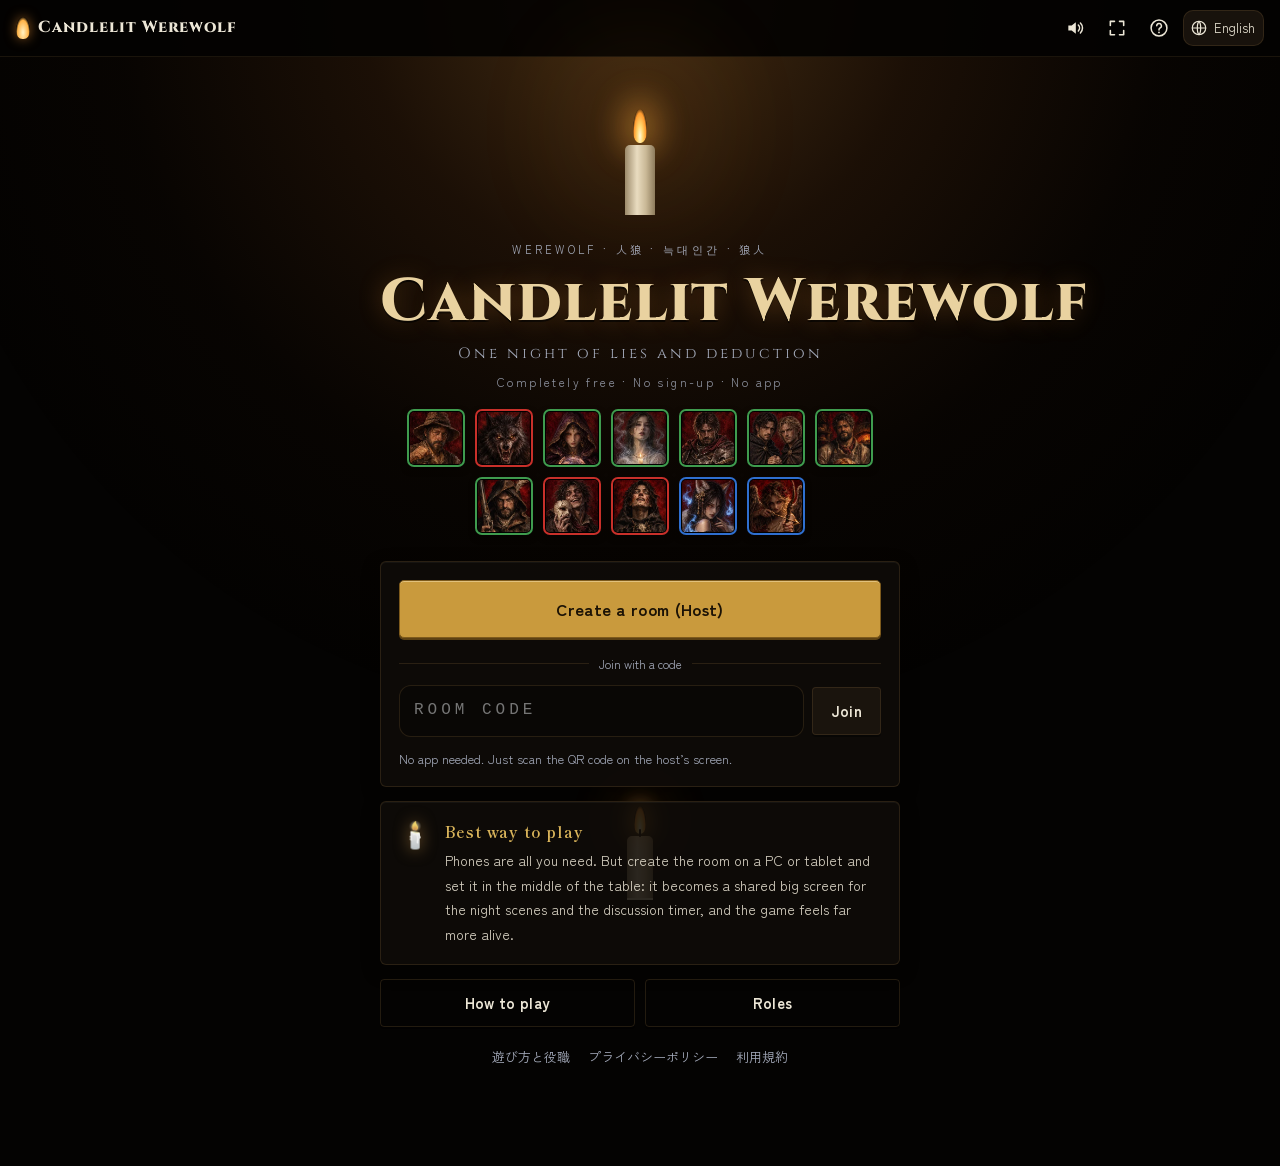
==== commit f956f7e2: "Home: free line and PC board tip; SEO meta, OG image, sitemap Co-Authored-By: Claude Opus 5.5 <norep" ====
--- a/index.html
+++ b/index.html
@@ -10,22 +10,34 @@
 <meta name="apple-mobile-web-app-status-bar-style" content="black-translucent">
 <meta name="apple-mobile-web-app-title" content="蝋燭人狼">
 <link rel="apple-touch-icon" href="img/icon-180.png">
-<title>蝋燭人狼</title>
-<meta name="description" content="ブラウザだけで遊べる人狼ゲーム。オーナーのQRを読み取って参加。日本語・English・한국어・中文対応。">
+<title>蝋燭人狼｜無料で遊べる対面人狼ゲーム（スマホ・ブラウザ）</title>
+<meta name="description" content="蝋燭人狼は、集まった4〜20人がスマホで遊ぶ完全無料の人狼ゲーム。アプリも登録も不要、QRを読み取るだけで参加。司会はアプリにおまかせ。占い師・騎士・妖狐・キューピッドなど12役職。日本語・English・한국어・中文対応。">
+<link rel="canonical" href="https://rousoku-jinro.uk/">
+<meta property="og:type" content="website">
+<meta property="og:site_name" content="蝋燭人狼">
+<meta property="og:title" content="蝋燭人狼 — 嘘と推理の、ひと晩">
+<meta property="og:description" content="完全無料・登録不要。スマホで遊ぶ対面の人狼ゲーム。QRを読み取るだけで参加、司会はアプリにおまかせ。">
+<meta property="og:url" content="https://rousoku-jinro.uk/">
+<meta property="og:image" content="https://rousoku-jinro.uk/img/og.jpg">
+<meta property="og:image:width" content="1200"><meta property="og:image:height" content="630">
+<meta property="og:locale" content="ja_JP">
+<meta name="twitter:card" content="summary_large_image">
+<script type="application/ld+json">{"@context":"https://schema.org","@type":"VideoGame","name":"蝋燭人狼","alternateName":["Candlelit Werewolf","촛불 늑대인간","烛光狼人"],"url":"https://rousoku-jinro.uk/","image":"https://rousoku-jinro.uk/img/og.jpg","description":"集まった4〜20人がスマホで遊ぶ、完全無料の対面人狼ゲーム。アプリ・登録不要。","genre":["人狼ゲーム","パーティーゲーム","推理ゲーム"],"gamePlatform":["Web browser","iOS","Android"],"playMode":"MultiPlayer","numberOfPlayers":{"@type":"QuantitativeValue","minValue":4,"maxValue":20},"inLanguage":["ja","en","ko","zh"],"offers":{"@type":"Offer","price":"0","priceCurrency":"JPY"},"publisher":{"@type":"Organization","name":"SEKIYA.so"}}</script>
 <link rel="icon" href="data:image/svg+xml,%3Csvg xmlns='http://www.w3.org/2000/svg' viewBox='0 0 64 64'%3E%3Ccircle cx='32' cy='32' r='30' fill='%230b0f1a'/%3E%3Ccircle cx='36' cy='26' r='16' fill='%23e8c872'/%3E%3Ccircle cx='42' cy='21' r='14' fill='%230b0f1a'/%3E%3C/svg%3E">
 <link rel="preconnect" href="https://fonts.googleapis.com">
 <link rel="preconnect" href="https://fonts.gstatic.com" crossorigin>
 <link href="https://fonts.googleapis.com/css2?family=Cinzel:wght@600;800&family=UnifrakturMaguntia&family=Shippori+Mincho+B1:wght@600;800&family=Nanum+Myeongjo:wght@700;800&family=Zen+Kaku+Gothic+New:wght@400;500;700&display=swap" rel="stylesheet">
-<link rel="stylesheet" href="css/style.css?v=20261114161041">
+<link rel="stylesheet" href="css/style.css?v=20261114161320">
 </head>
 <body data-phase="home">
 <div class="room" aria-hidden="true"><div class="glow"></div><div class="candle"><div class="flame"></div><div class="wax"></div></div></div>
 <header id="top" class="top"></header>
 <main id="main"></main>
 <div id="modal" hidden></div>
+<noscript><main style="max-width:640px;margin:40px auto;padding:0 16px;color:#e8dcc0;font-family:sans-serif"><h1>蝋燭人狼</h1><p>集まった4〜20人がスマホで遊ぶ、完全無料の人狼ゲームです。アプリも登録も要りません。遊ぶにはJavaScriptを有効にしてください。</p><p><a href="/about/" style="color:#e8c872">遊び方と役職</a></p></main></noscript>
 <script src="vendor/mqtt.min.js"></script>
 <script src="vendor/qrcode.js"></script>
-<script type="importmap">{"imports":{"./js/app.js":"./js/app.js?v=20261114161041","./js/audio.js":"./js/audio.js?v=20261114161041","./js/client.js":"./js/client.js?v=20261114161041","./js/engine.js":"./js/engine.js?v=20261114161041","./js/fx.js":"./js/fx.js?v=20261114161041","./js/i18n.js":"./js/i18n.js?v=20261114161041","./js/net.js":"./js/net.js?v=20261114161041","./js/roles.js":"./js/roles.js?v=20261114161041","./js/stats.js":"./js/stats.js?v=20261114161041"}}</script>
+<script type="importmap">{"imports":{"./js/app.js":"./js/app.js?v=20261114161320","./js/audio.js":"./js/audio.js?v=20261114161320","./js/client.js":"./js/client.js?v=20261114161320","./js/engine.js":"./js/engine.js?v=20261114161320","./js/fx.js":"./js/fx.js?v=20261114161320","./js/i18n.js":"./js/i18n.js?v=20261114161320","./js/net.js":"./js/net.js?v=20261114161320","./js/roles.js":"./js/roles.js?v=20261114161320","./js/stats.js":"./js/stats.js?v=20261114161320"}}</script>
 <script type="module">import "./js/app.js";</script>
 </body>
 </html>
--- a/css/style.css
+++ b/css/style.css
@@ -975,3 +975,8 @@
 .gm-timer .timer.urgent { color: #ff6b5e; }
 .site-links{display:flex;flex-wrap:wrap;justify-content:center;gap:6px 18px;margin:20px 0 8px;font-size:13px}
 .site-links a{color:var(--muted,#a89a7c);text-decoration:none}.site-links a:hover{text-decoration:underline}
+.free-line{margin:6px 0 0;font-size:12px;letter-spacing:.2em;color:var(--muted,#a89a7c);opacity:.85}
+.pc-tip{display:flex;gap:14px;align-items:flex-start;text-align:left}
+.pc-tip b{color:var(--gold,#e8c872);font-family:'Shippori Mincho B1',serif;letter-spacing:.06em}
+.pc-tip p{margin:4px 0 0;font-size:14px;line-height:1.75;opacity:.9}
+.pc-tip-ic{font-size:26px;line-height:1;filter:saturate(.6) drop-shadow(0 0 8px rgba(232,170,80,.5))}
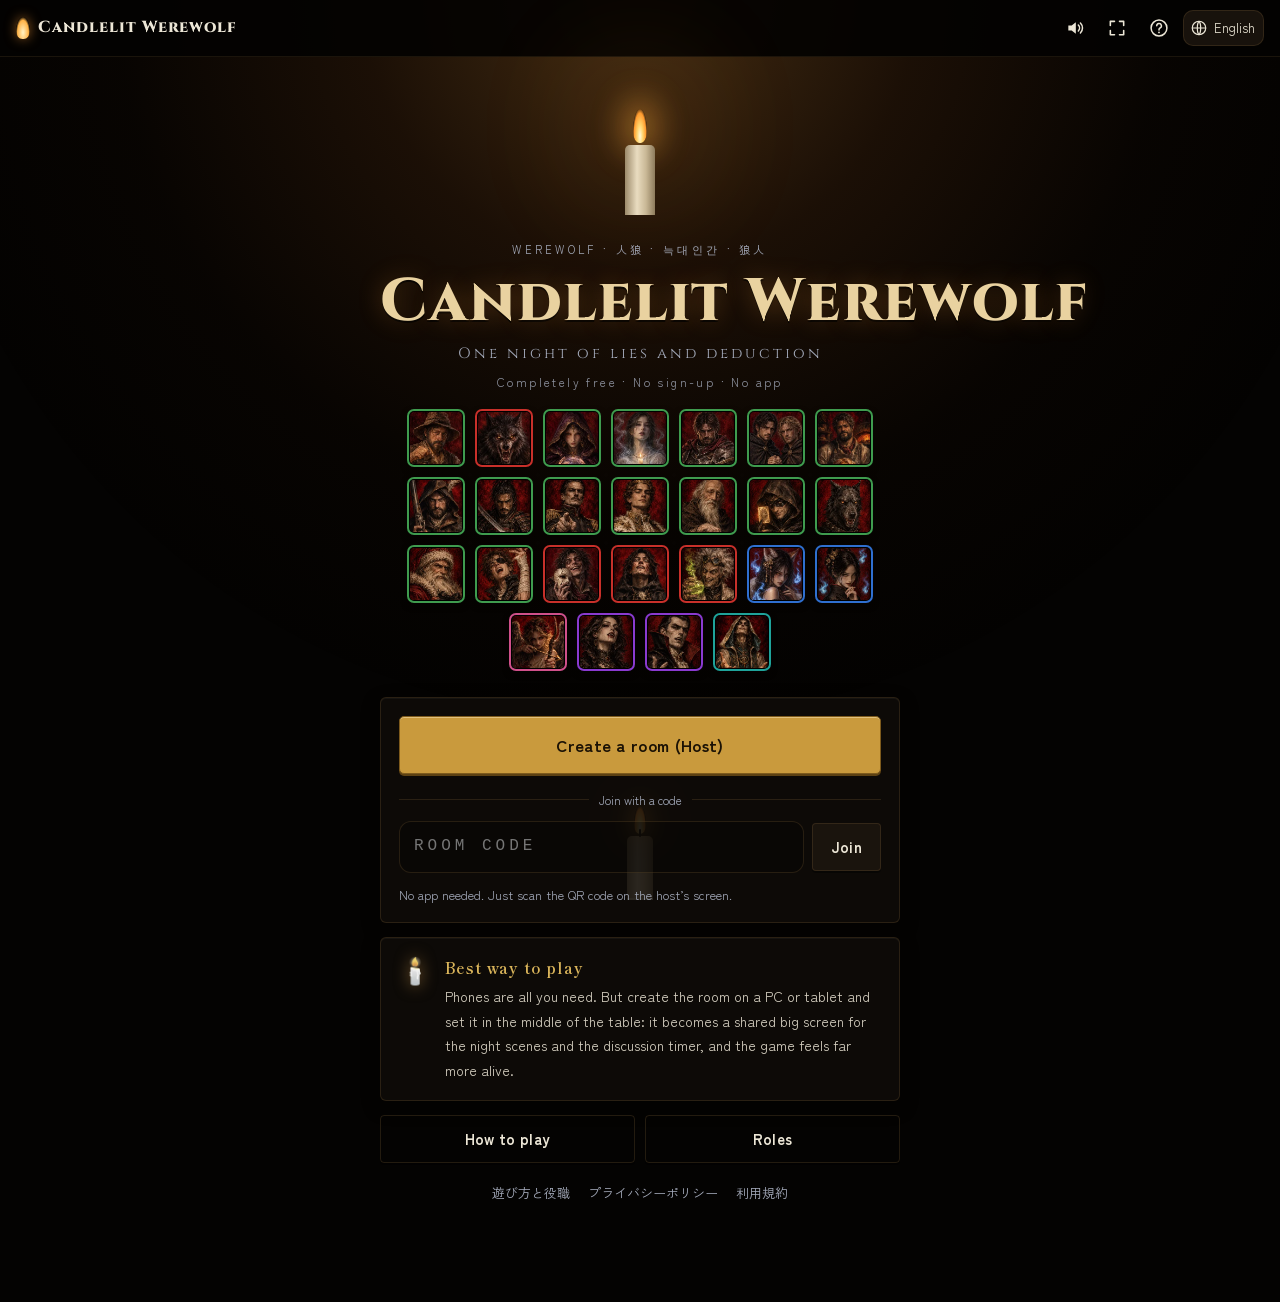
==== commit 56d53548: "Add 13 roles (samurai, dictator, prince, elder, thief, dog, santa, chuuni, mad scientist, immoralist" ====
--- a/index.html
+++ b/index.html
@@ -2,6 +2,7 @@
 <html lang="ja">
 <head>
 <meta charset="utf-8">
+<meta name="google-adsense-account" content="ca-pub-3774532248262939">
 <meta name="viewport" content="width=device-width, initial-scale=1, viewport-fit=cover">
 <meta name="theme-color" content="#050403">
 <link rel="manifest" href="manifest.webmanifest">
@@ -11,7 +12,7 @@
 <meta name="apple-mobile-web-app-title" content="蝋燭人狼">
 <link rel="apple-touch-icon" href="img/icon-180.png">
 <title>蝋燭人狼｜無料で遊べる対面人狼ゲーム（スマホ・ブラウザ）</title>
-<meta name="description" content="蝋燭人狼は、集まった4〜20人がスマホで遊ぶ完全無料の人狼ゲーム。アプリも登録も不要、QRを読み取るだけで参加。司会はアプリにおまかせ。占い師・騎士・妖狐・キューピッドなど12役職。日本語・English・한국어・中文対応。">
+<meta name="description" content="蝋燭人狼は、集まった4〜20人がスマホで遊ぶ完全無料の人狼ゲーム。アプリも登録も不要、QRを読み取るだけで参加。司会はアプリにおまかせ。占い師・騎士・妖狐・キューピッドなど25役職。日本語・English・한국어・中文対応。">
 <link rel="canonical" href="https://rousoku-jinro.uk/">
 <meta property="og:type" content="website">
 <meta property="og:site_name" content="蝋燭人狼">
@@ -27,7 +28,7 @@
 <link rel="preconnect" href="https://fonts.googleapis.com">
 <link rel="preconnect" href="https://fonts.gstatic.com" crossorigin>
 <link href="https://fonts.googleapis.com/css2?family=Cinzel:wght@600;800&family=UnifrakturMaguntia&family=Shippori+Mincho+B1:wght@600;800&family=Nanum+Myeongjo:wght@700;800&family=Zen+Kaku+Gothic+New:wght@400;500;700&display=swap" rel="stylesheet">
-<link rel="stylesheet" href="css/style.css?v=20261114161320">
+<link rel="stylesheet" href="css/style.css?v=20261114173937">
 </head>
 <body data-phase="home">
 <div class="room" aria-hidden="true"><div class="glow"></div><div class="candle"><div class="flame"></div><div class="wax"></div></div></div>
@@ -37,7 +38,7 @@
 <noscript><main style="max-width:640px;margin:40px auto;padding:0 16px;color:#e8dcc0;font-family:sans-serif"><h1>蝋燭人狼</h1><p>集まった4〜20人がスマホで遊ぶ、完全無料の人狼ゲームです。アプリも登録も要りません。遊ぶにはJavaScriptを有効にしてください。</p><p><a href="/about/" style="color:#e8c872">遊び方と役職</a></p></main></noscript>
 <script src="vendor/mqtt.min.js"></script>
 <script src="vendor/qrcode.js"></script>
-<script type="importmap">{"imports":{"./js/app.js":"./js/app.js?v=20261114161320","./js/audio.js":"./js/audio.js?v=20261114161320","./js/client.js":"./js/client.js?v=20261114161320","./js/engine.js":"./js/engine.js?v=20261114161320","./js/fx.js":"./js/fx.js?v=20261114161320","./js/i18n.js":"./js/i18n.js?v=20261114161320","./js/net.js":"./js/net.js?v=20261114161320","./js/roles.js":"./js/roles.js?v=20261114161320","./js/stats.js":"./js/stats.js?v=20261114161320"}}</script>
+<script type="importmap">{"imports":{"./js/app.js":"./js/app.js?v=20261114173937","./js/audio.js":"./js/audio.js?v=20261114173937","./js/client.js":"./js/client.js?v=20261114173937","./js/engine.js":"./js/engine.js?v=20261114173937","./js/fx.js":"./js/fx.js?v=20261114173937","./js/i18n.js":"./js/i18n.js?v=20261114173937","./js/net.js":"./js/net.js?v=20261114173937","./js/roles.js":"./js/roles.js?v=20261114173937","./js/stats.js":"./js/stats.js?v=20261114173937"}}</script>
 <script type="module">import "./js/app.js";</script>
 </body>
 </html>
--- a/css/style.css
+++ b/css/style.css
@@ -980,3 +980,45 @@
 .pc-tip b{color:var(--gold,#e8c872);font-family:'Shippori Mincho B1',serif;letter-spacing:.06em}
 .pc-tip p{margin:4px 0 0;font-size:14px;line-height:1.75;opacity:.9}
 .pc-tip-ic{font-size:26px;line-height:1;filter:saturate(.6) drop-shadow(0 0 8px rgba(232,170,80,.5))}
+
+/* ---- 陣営ごとの枠の色（2026-11-14：第三陣営を分ける）---- */
+:root { --c-lovers: #d0508a; --c-vampire: #8a3ad0; --c-cult: #1fa39a; }
+.ricon.pic.t-lovers { box-shadow: 0 0 0 1px #000, 0 0 0 3px var(--c-lovers), 0 3px 8px rgba(0, 0, 0, .6); }
+.ricon.pic.t-vampire { box-shadow: 0 0 0 1px #000, 0 0 0 3px var(--c-vampire), 0 3px 8px rgba(0, 0, 0, .6); }
+.ricon.pic.t-cult { box-shadow: 0 0 0 1px #000, 0 0 0 3px var(--c-cult), 0 3px 8px rgba(0, 0, 0, .6); }
+.t-lovers { color: #f0a0c4; border-color: rgba(208, 80, 138, .6); background: rgba(208, 80, 138, .16); }
+.t-vampire { color: #c9a0f0; border-color: rgba(138, 58, 208, .6); background: rgba(138, 58, 208, .16); }
+.t-cult { color: #7fe0d6; border-color: rgba(31, 163, 154, .6); background: rgba(31, 163, 154, .16); }
+.rcard.r-lovers .rcard-name { background: linear-gradient(180deg, #c04a80, #8a2a58); border-top-color: #e07aa8; }
+.rcard.r-lovers .rcard-art { box-shadow: inset 0 0 0 3px var(--c-lovers); }
+.rcard.r-vampire .rcard-name { background: linear-gradient(180deg, #7a3ac0, #4a1a80); border-top-color: #a46ae0; }
+.rcard.r-vampire .rcard-art { box-shadow: inset 0 0 0 3px var(--c-vampire); }
+.rcard.r-cult .rcard-name { background: linear-gradient(180deg, #1f9a90, #0e5f58); border-top-color: #4ac4b8; }
+.rcard.r-cult .rcard-art { box-shadow: inset 0 0 0 3px var(--c-cult); }
+.night-info.t-lovers { border-color: var(--c-lovers); } .night-info.t-vampire { border-color: var(--c-vampire); } .night-info.t-cult { border-color: var(--c-cult); }
+.ic-art.t-lovers { border-color: var(--c-lovers); } .ic-art.t-vampire { border-color: var(--c-vampire); } .ic-art.t-cult { border-color: var(--c-cult); }
+.bs-lovers.on { background: rgba(208, 80, 138, .25); border-color: var(--c-lovers); color: #f0a0c4; }
+.bs-vampire.on { background: rgba(138, 58, 208, .25); border-color: var(--c-vampire); color: #c9a0f0; }
+.bs-cult.on { background: rgba(31, 163, 154, .25); border-color: var(--c-cult); color: #7fe0d6; }
+.bva { background: linear-gradient(90deg, #a46ae0, #6a2aa8); } .lva { color: #c9a0f0; }
+.bcu { background: linear-gradient(90deg, #4ac4b8, #1a7a72); } .lcu { color: #7fe0d6; }
+.win-banner.w-vampire h2 { color: #c9a0f0; } .win-banner.w-cult h2 { color: #7fe0d6; }
+.partners.foxish b .pchip { border-color: var(--c-fox); }
+.partners.vampish b .pchip { border-color: var(--c-vampire); }
+.partners.cultish b .pchip { border-color: var(--c-cult); }
+.partners.note-line { display: block; }
+.partners.note-line b { font-weight: 600; font-size: 14px; }
+.partners.note-line.gift b::before { content: '🎁 '; }
+.banner.old, .banner.revived, .banner.drain, .banner.santa { margin-top: 6px; }
+.banner.revived { border-color: #5ac08a; color: #9ee0b8; }
+.banner.drain.yes { border-color: var(--c-vampire); color: #c9a0f0; }
+.banner.santa { border-color: #d04040; color: #ffb0a8; }
+.exec-line.prince, .exec-line.dict { color: var(--gold, #e8c872); }
+.rr small.orig { display: block; font-size: 11px; opacity: .7; }
+.lv-mark.minion { background: rgba(200, 48, 42, .2); color: #ffaaa3; }
+.dict-btn { margin: 8px 0; }
+.sticky-act { gap: 8px; }
+.banner.revived, .banner.drain, .banner.santa { background: rgba(0, 0, 0, .3); border: 1px solid rgba(255, 255, 255, .15); }
+.banner.drain.no { color: #c8c0d8; }
+.sticky-act:has(.btn + .btn) { display: flex; align-items: stretch; }
+.sticky-act:has(.btn + .btn) .btn.big { flex: 1; }
